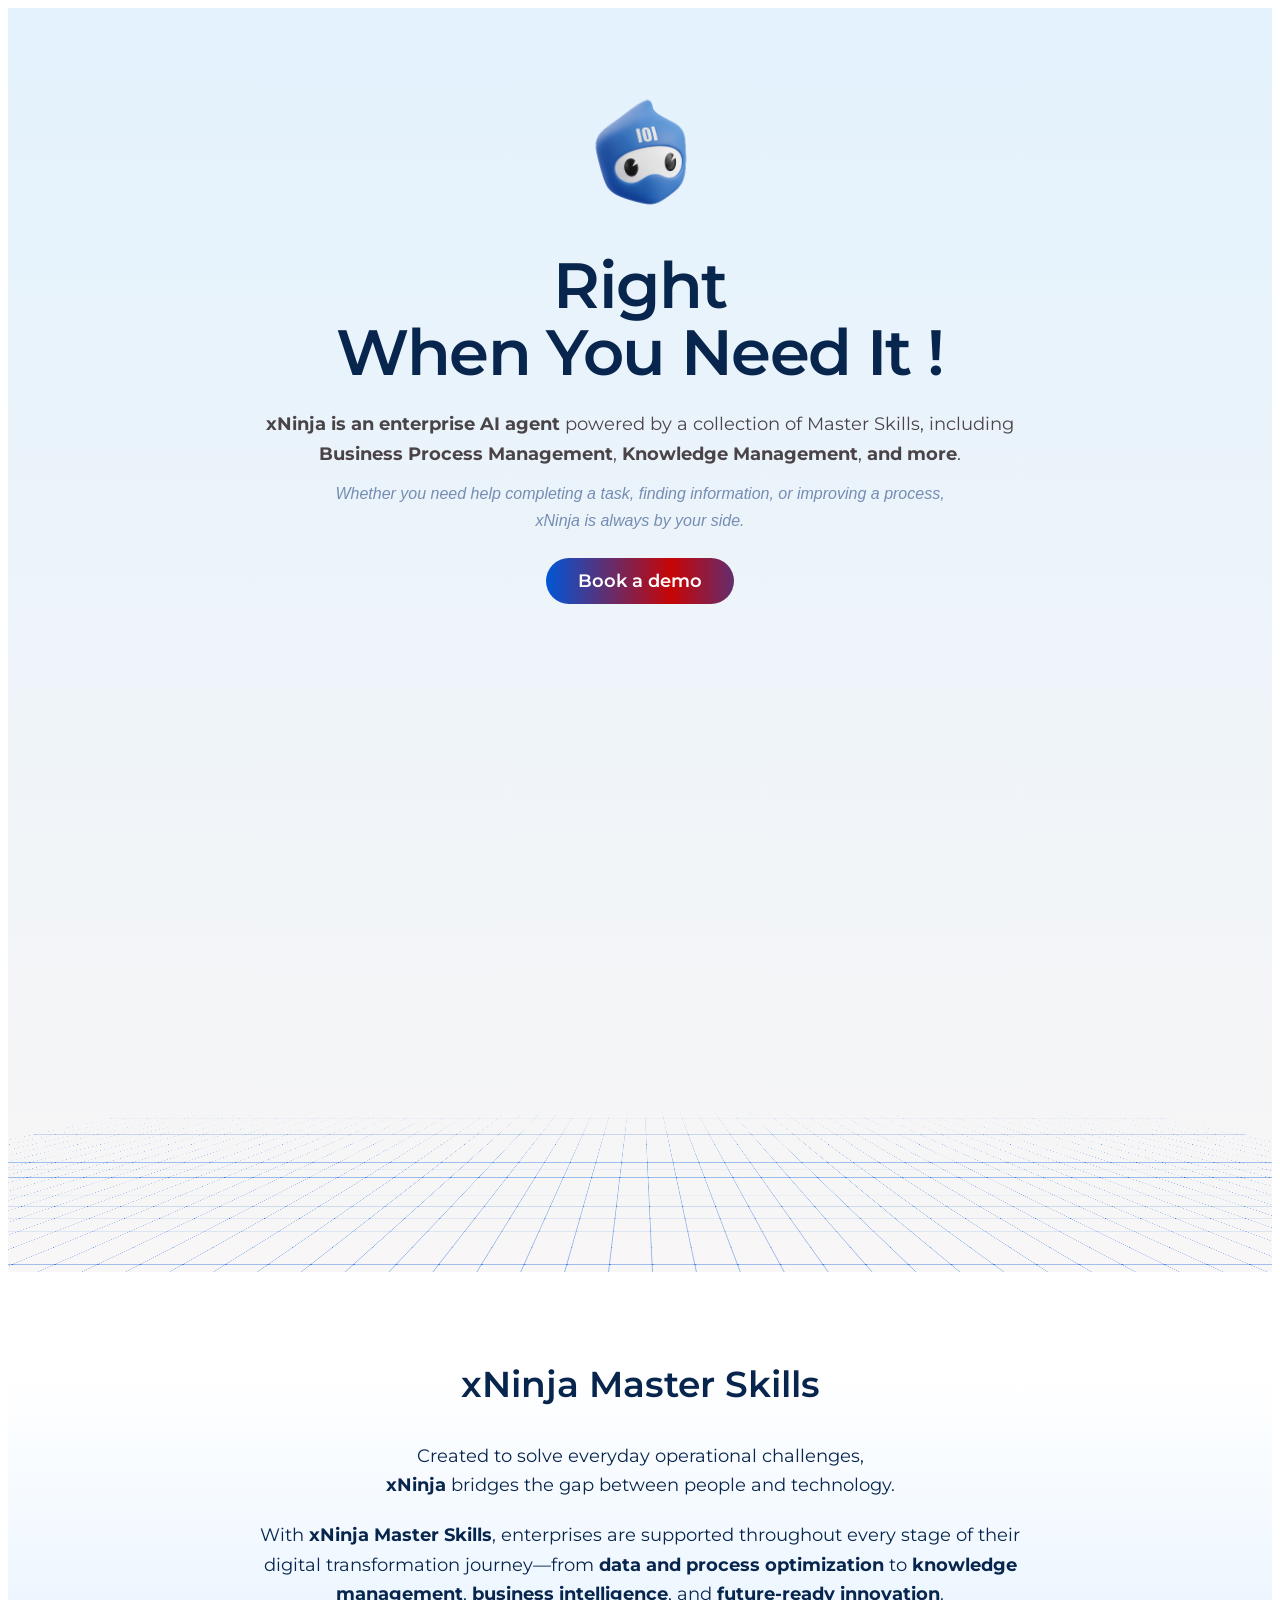
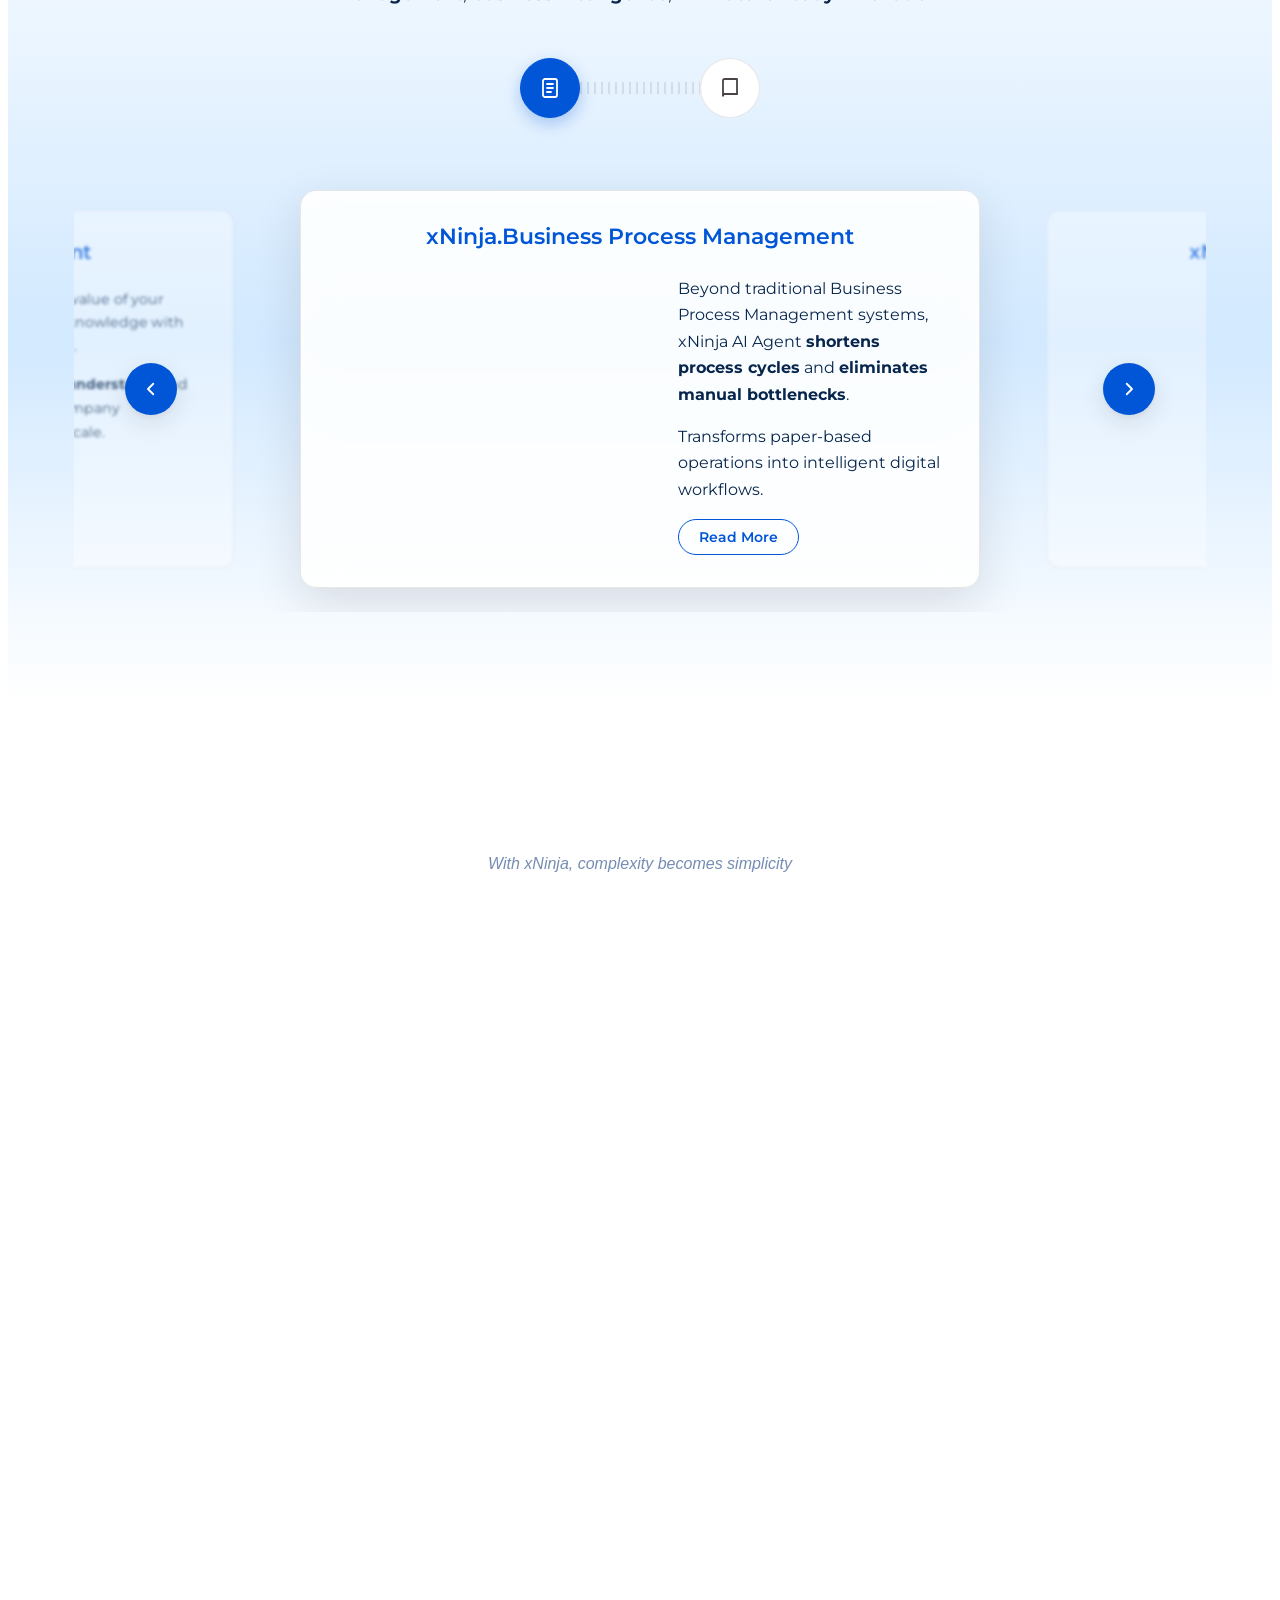
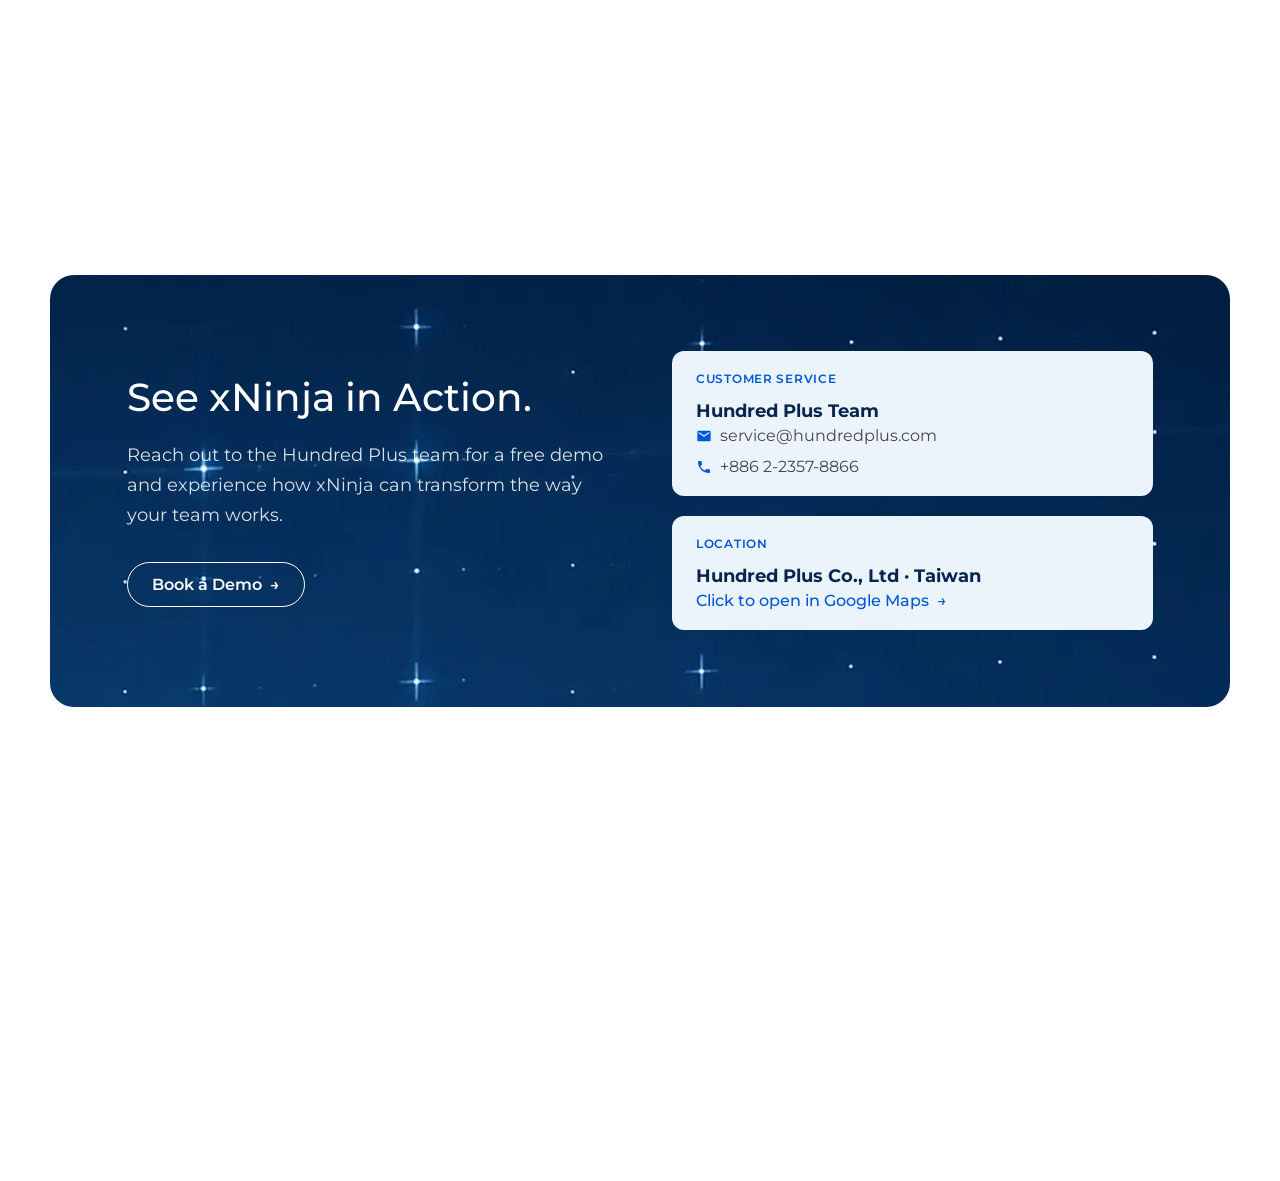
==== index.html @ 6508f325 "test" ====
<!doctype html>
<html lang="en">
  <head>
    <meta charset="UTF-8" />
    <meta name="viewport" content="width=device-width, initial-scale=1.0" />
    <title>xNinja AI Workhub — Hundred Plus</title>
    <link rel="preconnect" href="https://fonts.googleapis.com" />
    <link rel="preconnect" href="https://fonts.gstatic.com" crossorigin />
    <link
      href="https://fonts.googleapis.com/css2?family=Montserrat:ital,wght@0,100..900;1,100..900&display=swap"
      rel="stylesheet"
    />
    <link rel="stylesheet" href="css/tokens.css" />
    <link rel="stylesheet" href="css/navbar.css" />
    <link rel="stylesheet" href="css/fonts.css" />
    <link rel="stylesheet" href="css/hero.css" />
    <link rel="stylesheet" href="css/features.css" />
    <link rel="stylesheet" href="css/cta.css" />
    <link rel="stylesheet" href="css/footer.css" />
    <!-- <link rel="stylesheet" href="/css/demo-popup.css" /> -->
  </head>
  <body>
    <div id="navbar-placeholder"></div>

    <section class="hero">
      <div class="hero__inner">
        <img src="assets/images/xNinja_head.png" class="hero__mascot" />
        <!-- <h2 class="hero__subhead">xNinja AI Workhub</h2> -->
        <h1 class="hero__title text-display">
          Right<br />
          When You Need It !
        </h1>
        <p class="hero__subtitle text-body-lg">
          <b>xNinja is an enterprise AI agent</b> powered by a collection of
          Master Skills, including<br />
          <b>Business Process Management</b>, <b>Knowledge Management</b>,
          <b>and more</b>.
        </p>
        <span class="hero__quote text-body-lg">
          Whether you need help completing a task, finding information, or
          improving a process, <br />xNinja is always by your side.
        </span>

        <div class="hero__cta-row">
          <span
            class="hero__cta-line hero__cta-line--left"
            aria-hidden="true"
          ></span>
          <a
            href="https://www.hundredplus.com/ecoform/jsQZ"
            target="_blank"
            class="hero__cta"
            data-demo-open
            >Book a demo</a
          >
          <span
            class="hero__cta-line hero__cta-line--right"
            aria-hidden="true"
          ></span>
        </div>

        <div class="hero__media">
          <div class="skill_section__video">
            <iframe
              class="skill_section__media"
              src="https://www.youtube.com/embed/FBJiiYiR1F0?autoplay=1&mute=1&loop=1&playlist=FBJiiYiR1F0&controls=1&playsinline=1&rel=0&modestbranding=1"
              title="xNinja demo"
              style="width: 100%; aspect-ratio: 16/9; border: 0; display: block"
              allow="autoplay; encrypted-media; picture-in-picture"
              allowfullscreen
            ></iframe>
          </div>
        </div>
      </div>
    </section>

    <section class="skills">
      <div class="skills__inner">
        <div class="skills__intro">
          <h2 class="skills__title">xNinja Master Skills</h2>
          <span class="skills__lead text-body-lg">
            Created to solve everyday operational challenges,<br />
            <b>xNinja</b> bridges the gap between people and technology.</span
          >
          <span class="skills__lead text-body-lg"
            >With <b>xNinja Master Skills</b>, enterprises are supported
            throughout every stage of their digital transformation journey—from
            <b>data and process optimization</b> to <b>knowledge management</b>,
            <b>business intelligence</b>, and
            <b>future-ready innovation</b>.</span
          >
        </div>

        <!-- Skill stepper: one icon per Master Skill -->
        <div class="skills__steps" aria-label="xNinja Master Skills">
          <!-- BPM — form icon -->
          <button
            class="skills__step skills__step--active"
            type="button"
            data-skill-key="skills.bpm.video"
            aria-label="xNinja.Business Process Management"
          >
            <svg
              viewBox="0 0 24 24"
              fill="none"
              stroke="currentColor"
              stroke-width="1.8"
              stroke-linecap="round"
              stroke-linejoin="round"
              aria-hidden="true"
            >
              <rect x="5" y="3" width="14" height="18" rx="2" />
              <path d="M9 8h6M9 12h6M9 16h4" />
            </svg>
          </button>

          <span class="skills__step-line" aria-hidden="true"></span>

          <!-- KM — book icon -->
          <button
            class="skills__step"
            type="button"
            data-skill-key="skills.km.video"
            aria-label="xNinja.Knowledge Management"
          >
            <svg
              viewBox="0 0 24 24"
              fill="none"
              stroke="currentColor"
              stroke-width="1.8"
              stroke-linecap="round"
              stroke-linejoin="round"
              aria-hidden="true"
            >
              <path
                d="M5 4.5A1.5 1.5 0 0 1 6.5 3H19v15H6.5A1.5 1.5 0 0 0 5 19.5z"
              />
              <path d="M5 19.5A1.5 1.5 0 0 1 6.5 18H19" />
            </svg>
          </button>
        </div>

        <div class="skills__carousel">
          <button
            class="skills__nav skills__nav--prev"
            type="button"
            aria-label="Previous skill"
          >
            <svg width="18" height="18" viewBox="0 0 24 24" aria-hidden="true">
              <path
                d="M15 5l-7 7 7 7"
                fill="none"
                stroke="currentColor"
                stroke-width="2.5"
                stroke-linecap="round"
                stroke-linejoin="round"
              />
            </svg>
          </button>

          <div class="skills__viewport">
            <div class="skills__track">
              <!-- Card: BPM -->
              <article
                class="skill-card skill-card--active"
                data-video-key="skills.bpm.video"
              >
                <h3 class="skill-card__title">
                  xNinja.Business Process Management
                </h3>
                <div class="skill-card__body">
                  <div class="skill_section__video">
                    <iframe
                      class="skill_section__media"
                      src="https://www.youtube.com/embed/NPxpjpz5WTE?autoplay=1&mute=1&loop=1&playlist=NPxpjpz5WTE&controls=1&playsinline=1&rel=0&modestbranding=1"
                      title="xNinja demo"
                      style="
                        width: 100%;
                        aspect-ratio: 16/9;
                        border: 0;
                        display: block;
                      "
                      allow="autoplay; encrypted-media; picture-in-picture"
                      allowfullscreen
                    ></iframe>
                  </div>
                  <div class="skill-card__text">
                    <p class="skill-card__desc text-body">
                      Beyond traditional Business Process Management systems,
                      xNinja AI Agent <b>shortens process cycles</b> and
                      <b>eliminates manual bottlenecks</b>.
                    </p>
                    <p class="skill-card__desc text-body">
                      Transforms paper-based operations into intelligent digital
                      workflows.
                    </p>

                    <a class="skill-card__more" href="xNinja_bpm.html"
                      >Read More</a
                    >
                  </div>
                </div>
              </article>

              <!-- Card: KM -->
              <article class="skill-card" data-video-key="skills.km.video">
                <h3 class="skill-card__title">xNinja.Knowledge Management</h3>
                <div class="skill-card__body">
                  <div class="skill_section__video">
                    <iframe
                      class="skill_section__media"
                      src="https://www.youtube.com/embed/J8MCapx4dZc?autoplay=1&mute=1&loop=1&playlist=J8MCapx4dZc&controls=1&playsinline=1&rel=0&modestbranding=1"
                      title="xNinja demo"
                      style="
                        width: 100%;
                        aspect-ratio: 16/9;
                        border: 0;
                        display: block;
                      "
                      allow="autoplay; encrypted-media; picture-in-picture"
                      allowfullscreen
                    ></iframe>
                  </div>
                  <div class="skill-card__text">
                    <p class="skill-card__desc text-body">
                      Unlock the full value of your organization's knowledge
                      with xNinja AI Agent.
                    </p>
                    <p class="skill-card__desc text-body">
                      Instantly <b>find</b>, <b>understand</b>, and
                      <b>summarize</b> company knowledge at scale.
                    </p>
                    <a class="skill-card__more" href="xNinja_km.html"
                      >Read More</a
                    >
                  </div>
                </div>
              </article>
            </div>
          </div>

          <button
            class="skills__nav skills__nav--next"
            type="button"
            aria-label="Next skill"
          >
            <svg width="18" height="18" viewBox="0 0 24 24" aria-hidden="true">
              <path
                d="M9 5l7 7-7 7"
                fill="none"
                stroke="currentColor"
                stroke-width="2.5"
                stroke-linecap="round"
                stroke-linejoin="round"
              />
            </svg>
          </button>
        </div>
      </div>
    </section>

    <section class="challenge">
      <div class="challenge__inner">
        <div class="challenge__header">
          <h2 class="skills__title reveal reveal--up">
            Challenges solved by xNinja<br />
          </h2>
          <span class="hero__quote"
            >With xNinja, complexity becomes simplicity</span
          >
        </div>

        <!-- Row 1: text left, image right -->
        <div class="challenge__row">
          <div class="challenge__content reveal reveal--left">
            <h3 class="challenge__subtitle">Rapid Enterprise Digitalization</h3>
            <ul class="challenge__list">
              <li class="challenge__item text-body">
                <svg
                  class="challenge__check"
                  viewBox="0 0 20 20"
                  aria-hidden="true"
                >
                  <circle cx="10" cy="10" r="10" />
                  <path d="M5.8 10.3l2.7 2.7 5.7-6" />
                </svg>
                <span>Eliminate lengthy system implementation cycles</span>
              </li>
              <li class="challenge__item text-body">
                <svg
                  class="challenge__check"
                  viewBox="0 0 20 20"
                  aria-hidden="true"
                >
                  <circle cx="10" cy="10" r="10" />
                  <path d="M5.8 10.3l2.7 2.7 5.7-6" />
                </svg>
                <span>Break down language barriers</span>
              </li>
              <li class="challenge__item text-body">
                <svg
                  class="challenge__check"
                  viewBox="0 0 20 20"
                  aria-hidden="true"
                >
                  <circle cx="10" cy="10" r="10" />
                  <path d="M5.8 10.3l2.7 2.7 5.7-6" />
                </svg>
                <span>Standardize forms style across the organization</span>
              </li>
              <li class="challenge__item text-body">
                <svg
                  class="challenge__check"
                  viewBox="0 0 20 20"
                  aria-hidden="true"
                >
                  <circle cx="10" cy="10" r="10" />
                  <path d="M5.8 10.3l2.7 2.7 5.7-6" />
                </svg>
                <span>Accelerate data capture and processing</span>
              </li>
            </ul>
          </div>

          <div
            class="challenge__media reveal reveal--right"
            role="img"
            aria-label="Rapid enterprise digitalization illustration"
          >
            <img src="assets/images/bpm_illustration.png" />
          </div>
        </div>

        <!-- Row 2: image left, text right -->
        <div class="challenge__row challenge__row--reverse">
          <div class="challenge__content reveal reveal--right">
            <h3 class="challenge__subtitle">
              Accelerated Workforce Productivity
            </h3>
            <ul class="challenge__list">
              <li class="challenge__item text-body">
                <svg
                  class="challenge__check"
                  viewBox="0 0 20 20"
                  aria-hidden="true"
                >
                  <circle cx="10" cy="10" r="10" />
                  <path d="M5.8 10.3l2.7 2.7 5.7-6" />
                </svg>
                <span
                  >Easily migrate knowledge and documents into a centralized
                  platform.</span
                >
              </li>
              <li class="challenge__item text-body">
                <svg
                  class="challenge__check"
                  viewBox="0 0 20 20"
                  aria-hidden="true"
                >
                  <circle cx="10" cy="10" r="10" />
                  <path d="M5.8 10.3l2.7 2.7 5.7-6" />
                </svg>
                <span
                  >Find critical information in seconds—freeing employees to
                  focus on high-value work.</span
                >
              </li>
              <li class="challenge__item text-body">
                <svg
                  class="challenge__check"
                  viewBox="0 0 20 20"
                  aria-hidden="true"
                >
                  <circle cx="10" cy="10" r="10" />
                  <path d="M5.8 10.3l2.7 2.7 5.7-6" />
                </svg>
                <span
                  >Turn complex documents into concise, actionable
                  summaries.</span
                >
              </li>
              <li class="challenge__item text-body">
                <svg
                  class="challenge__check"
                  viewBox="0 0 20 20"
                  aria-hidden="true"
                >
                  <circle cx="10" cy="10" r="10" />
                  <path d="M5.8 10.3l2.7 2.7 5.7-6" />
                </svg>
                <span
                  >Visualize processes and workflows for greater clarity and
                  understanding.</span
                >
              </li>
            </ul>
          </div>

          <div
            class="challenge__media reveal reveal--left"
            role="img"
            aria-label="Accelerated workforce productivity illustration"
          >
            <img src="assets/images/km_illustration.png" />
          </div>
        </div>
      </div>
    </section>



    <section class="cta">
      <div class="cta__panel">
        <div class="cta__grid">
          <!-- Left: intro -->
          <div class="cta__intro">
            <h2 class="cta__title">See xNinja in Action.</h2>
            <p class="cta__lead text-body-lg">
              Reach out to the Hundred Plus team for a free demo and experience
              how xNinja can transform the way your team works.
            </p>
            <a
              class="cta__button"
              href="https://www.hundredplus.com/ecoform/jsQZ"
              target="_blank"
              data-demo-open
            >
              <span>Book a Demo</span>
              <span aria-hidden="true">→</span>
            </a>
          </div>

          <!-- Right: contact cards -->
          <div class="cta__cards">
            <div class="cta__card">
              <span class="text-label cta__label">Customer Service</span>
              <p class="cta__name">Hundred Plus Team</p>
              <a class="cta__email" href="mailto:service@hundredplus.com">
                <svg
                  class="cta__icon"
                  viewBox="0 0 24 24"
                  fill="currentColor"
                  aria-hidden="true"
                >
                  <path
                    d="M20 4H4c-1.1 0-1.99.9-1.99 2L2 18c0 1.1.9 2 2 2h16c1.1 0 2-.9 2-2V6c0-1.1-.9-2-2-2zm0 4l-8 5-8-5V6l8 5 8-5v2z"
                  />
                </svg>
                service@hundredplus.com
              </a>
              <a class="cta__phone" href="tel:+886223578866">
                <svg
                  class="cta__icon"
                  viewBox="0 0 24 24"
                  fill="currentColor"
                  aria-hidden="true"
                >
                  <path
                    d="M6.62 10.79c1.44 2.83 3.76 5.14 6.59 6.59l2.2-2.2c.27-.27.67-.36 1.02-.24 1.12.37 2.33.57 3.57.57.55 0 1 .45 1 1V20c0 .55-.45 1-1 1-9.39 0-17-7.61-17-17 0-.55.45-1 1-1h3.5c.55 0 1 .45 1 1 0 1.25.2 2.45.57 3.57.11.35.03.74-.25 1.02l-2.2 2.2z"
                  />
                </svg>
                +886 2-2357-8866
              </a>
            </div>

            <div class="cta__card">
              <span class="text-label cta__label">
                <span>Location</span>
              </span>
              <p class="cta__name">Hundred Plus Co., Ltd · Taiwan</p>
              <a
                class="cta__email cta__maplink"
                href="https://maps.google.com/?q=Hundred+Plus+Co+Ltd+Taiwan"
                target="_blank"
                rel="noopener"
              >
                <span>Click to open in Google Maps</span>
                <span aria-hidden="true">→</span>
              </a>
            </div>
          </div>
        </div>
      </div>
    </section>

    <!-- <div id="demo-modal-placeholder"></div> -->
    <div id="footer-placeholder"></div>

    <script src="js/navbar.js"></script>
    <script src="js/features.js"></script>
    <script src="js/homepage.js"></script>
    <script src="js/skill-video.js"></script>
  </body>
</html>
---- css/tokens.css ----
/* ==========================================================================
   Design Tokens
   Project typography system — EN / ZH / TH
   ========================================================================== */
*,
*::before,
*::after {
  box-sizing: border-box;
}

:root {
  /* --------------------------------------------------------------------------
     FONT STACKS
     Local files loaded via @font-face in fonts.css.
     Fallbacks ordered: same style → OS default → generic.
  -------------------------------------------------------------------------- */

  --font-en: "Montserrat", sans-serif;

  /* --------------------------------------------------------------------------
     TYPE SCALE  (fluid via clamp — min @ ~375px / max @ ~1440px)
     Usage: font-size: var(--scale-lg);
  -------------------------------------------------------------------------- */

  --scale-2xs: clamp(0.625rem, 1.4vw, 0.75rem); /*  10–12px */
  --scale-xs: clamp(0.75rem, 1.8vw, 0.875rem); /*  12–14px */
  --scale-sm: clamp(0.875rem, 2vw, 1rem); /*  14–16px */
  --scale-base: clamp(1rem, 2.2vw, 1.125rem); /*  16–18px */
  --scale-lg: clamp(1.125rem, 2.5vw, 1.375rem); /*  18–22px */
  --scale-xl: clamp(1.375rem, 3.5vw, 1.75rem); /*  22–28px */
  --scale-2xl: clamp(1.75rem, 4.5vw, 2.25rem); /*  28–36px */
  --scale-3xl: clamp(2.25rem, 6vw, 3rem); /*  36–48px */
  --scale-4xl: clamp(3rem, 8vw, 4rem); /*  48–64px */
  --scale-5xl: clamp(3.75rem, 10vw, 5rem); /*  60–80px */

  --weight-thin: 100;
  --weight-extralight: 200;
  --weight-light: 300;
  --weight-regular: 400;
  --weight-medium: 500;
  --weight-semibold: 600;
  --weight-bold: 700;
  --weight-extrabold: 800;
  --weight-black: 900;

  /* --------------------------------------------------------------------------
     LINE HEIGHTS — per-language
     Thai vowels stack above AND below consonants → needs the most room.
     CJK square glyphs → mid range.
     Latin → tightest at display, relaxed at body.
  -------------------------------------------------------------------------- */

  /* English (Montserrat) */
  --lh-en-display: 1.05;
  --lh-en-heading: 1.2;
  --lh-en-subhead: 1.3;
  --lh-en-body: 1.65;
  --lh-en-caption: 1.5;
  --lh-en-label: 1.4;

  /* Feature Grid Spacing */
  --page-x: clamp(var(--space-6), 5vw, var(--space-16));
  /* --------------------------------------------------------------------------
     LETTER SPACING — per-language
     EN: tighten at large display, open up at small caps/labels.
     TW: slightly positive at display; NEVER negative for CJK.
     TH: leave at 0 — Thai script doesn't use tracking.
  -------------------------------------------------------------------------- */

  --ls-en-display: -0.025em;
  --ls-en-heading: -0.015em;
  --ls-en-subhead: -0.01em;
  --ls-en-body: 0em;
  --ls-en-label: 0.06em; /* uppercase labels */
  --ls-en-caption: 0.01em;

  /* --------------------------------------------------------------------------
     COLORS
  -------------------------------------------------------------------------- */

  /* Core brand */
  --color-ink: #08264d;
  --color-ink-secondary: #4a4448; /* muted text, placeholders */
  --color-ink-tertiary: #6b6568; /* captions, disabled */
  --color-ink-disabled: #a09b9c;

  /* Accent — blue */
  --color-blue: #0156d7;
  --color-blue-hover: #013c97; /* darken ~8% */
  --color-blue-active: #002256; /* darken ~16% */
  --color-blue-subtle: #ebf3fb; /* tints for chips, highlights */
  --color-blue-muted: #b3d0ef;

  /* Surfaces */
  --color-surface: #ffffff;
  --color-surface-raised: #f8f6f6;
  --color-surface-sunken: #f0eded;

  /* Borders */
  --color-border: rgba(32, 28, 29, 0.1);
  --color-border-strong: rgba(32, 28, 29, 0.2);
  --color-border-focus: #3079c9;

  /* Semantic */
  --color-success: #2a7d4f;
  --color-success-subtle: #eaf5ee;
  --color-warning: #a05c10;
  --color-warning-subtle: #fef3e2;
  --color-danger: #c1362b;
  --color-danger-subtle: #fdecea;

  /* --------------------------------------------------------------------------
     SPACING SCALE
     Base unit: 4px. Every spacing value is a multiple.
  -------------------------------------------------------------------------- */

  --space-0: 0px;
  --space-1: 4px;
  --space-2: 8px;
  --space-3: 12px;
  --space-4: 16px;
  --space-5: 20px;
  --space-6: 24px;
  --space-8: 32px;
  --space-10: 40px;
  --space-12: 48px;
  --space-16: 64px;
  --space-20: 80px;
  --space-24: 96px;

  /* --------------------------------------------------------------------------
     BORDER RADIUS
  -------------------------------------------------------------------------- */

  --radius-sm: 4px;
  --radius-md: 8px;
  --radius-lg: 12px;
  --radius-xl: 16px;
  --radius-2xl: 24px;
  --radius-full: 9999px; /* pill / avatar */

  /* --------------------------------------------------------------------------
     SHADOWS
  -------------------------------------------------------------------------- */

  --shadow-sm: 0 1px 2px rgba(32, 28, 29, 0.06);
  --shadow-md:
    0 2px 8px rgba(32, 28, 29, 0.08), 0 1px 2px rgba(32, 28, 29, 0.04);
  --shadow-lg:
    0 8px 24px rgba(32, 28, 29, 0.1), 0 2px 6px rgba(32, 28, 29, 0.05);
  --shadow-xl: 0 16px 48px rgba(32, 28, 29, 0.12);

  /* Focus ring — always use blue */
  --shadow-focus: 0 0 0 3px rgba(48, 121, 201, 0.3);

  /* --------------------------------------------------------------------------
     TRANSITIONS
  -------------------------------------------------------------------------- */

  --transition-fast: 80ms ease;
  --transition-base: 150ms ease;
  --transition-slow: 300ms ease;
  --transition-spring: 400ms cubic-bezier(0.34, 1.56, 0.64, 1);

  /* --------------------------------------------------------------------------
     Z-INDEX SCALE
  -------------------------------------------------------------------------- */

  --z-below: -1;
  --z-base: 0;
  --z-raised: 10;
  --z-dropdown: 100;
  --z-sticky: 200;
  --z-overlay: 300;
  --z-modal: 400;
  --z-toast: 500;
  --z-tooltip: 600;
}

/* ==========================================================================
   LANGUAGE-SCOPED HELPERS
   Apply font-family automatically based on lang attribute.
   Usage: <html lang="zh"> or <span lang="th">...</span>
   ========================================================================== */

:lang(en),
:lang(en-US),
:lang(en-GB) {
  font-family: var(--font-en);
}

/* ==========================================================================
   SEMANTIC TYPOGRAPHY CLASSES
   Use these on elements, not raw token variables.
   ========================================================================== */

/* --- Display --- */
.text-display {
  font-size: var(--scale-4xl);
  font-weight: var(--weight-bold);
  line-height: var(--lh-en-display);
  letter-spacing: var(--ls-en-display);
}

/* --- H1 --- */
.text-h1 {
  font-size: var(--scale-3xl);
  font-weight: var(--weight-bold);
  line-height: var(--lh-en-heading);
  letter-spacing: var(--ls-en-heading);
}

/* --- H2 --- */
.text-h2 {
  font-size: var(--scale-2xl);
  font-weight: var(--weight-semibold);
  line-height: var(--lh-en-heading);
  letter-spacing: var(--ls-en-subhead);
}

/* --- H3 --- */
.text-h3 {
  font-size: var(--scale-xl);
  font-weight: var(--weight-semibold);
  line-height: var(--lh-en-subhead);
}

/* --- H4 --- */
.text-h4 {
  font-size: var(--scale-lg);
  font-weight: var(--weight-medium);
  line-height: var(--lh-en-subhead);
}

/* --- Body --- */
.text-body-lg {
  font-size: var(--scale-base);
  font-weight: var(--weight-regular);
  line-height: var(--lh-en-body);
}

.text-body {
  font-size: var(--scale-sm);
  font-weight: var(--weight-regular);
  line-height: var(--lh-en-body);
}

/* --- Caption --- */
.text-caption {
  font-size: var(--scale-xs);
  font-weight: var(--weight-regular);
  line-height: var(--lh-en-caption);
  color: var(--color-ink-tertiary);
}

/* --- Label (UI / uppercase caps) --- */
.text-label {
  font-family: var(--font-en); /* always EN font for labels */
  font-size: var(--scale-2xs);
  font-weight: var(--weight-semibold);
  line-height: var(--lh-en-label);
  letter-spacing: var(--ls-en-label);
  text-transform: uppercase;
  color: var(--color-ink-secondary);
}

/* --- Highlight / Inline accent --- */
.text-highlight {
  color: var(--color-blue);
  font-weight: var(--weight-medium);
}
---- css/navbar.css ----
/* ===========================
   NAVBAR
=========================== */
.navbar {
  position: sticky;
  top: 0;
  z-index: var(--z-sticky);
  display: flex;
  align-items: center;
  height: 64px;
  padding: 0 var(--space-8);
  background: rgba(255, 255, 255, 95); /* ← change to 0 */
  backdrop-filter: blur(12px);
  -webkit-backdrop-filter: blur(12px);
  box-shadow: none; /* ← start with no shadow */
  transition:
    background var(--transition-slow),
    box-shadow var(--transition-slow);
}

.navbar__logo {
  display: flex;
  align-items: center;
  text-decoration: none;
  margin-right: auto;
}

.navbar__logo img {
  height: 25px;
  width: auto;
}

/* Nav links — centered */
.navbar__links {
  display: flex;
  align-items: center;
  gap: var(--space-10);
  list-style: none;
  margin: 0;
  padding: 0;
  position: absolute;
  left: 50%;
  transform: translateX(-50%);
}

.navbar__links a {
  text-decoration: none;
  font-family: var(--font-en);
  font-size: var(--scale-sm);
  font-weight: var(--weight-medium);
  color: var(--color-ink);
  letter-spacing: var(--ls-en-body);
  transition: color var(--transition-base);
}

.navbar__links a:hover {
  color: var(--color-blue);
}
.navbar__links .active {
  color: none !important;
}
/* Language dropdown */
.navbar__lang {
  position: relative;
  margin-left: auto;
}

.lang-toggle {
  display: flex;
  align-items: center;
  gap: var(--space-1);
  background: none;
  border: none;
  cursor: pointer;
  font-family: var(--font-en);
  font-size: var(--scale-sm);
  font-weight: var(--weight-medium);
  color: var(--color-ink);
  padding: var(--space-2) var(--space-2);
  transition: color var(--transition-base);
}

.lang-toggle:hover {
  color: var(--color-blue);
}

.lang-arrow {
  transition: transform var(--transition-base);
}

.lang-toggle[aria-expanded="true"] .lang-arrow {
  transform: rotate(180deg);
}

.lang-dropdown {
  display: none;
  position: absolute;
  top: calc(100% + var(--space-2));
  right: 0;
  background: var(--color-surface);
  border: 1px solid var(--color-border);
  border-radius: var(--radius-md);
  box-shadow: var(--shadow-lg);
  list-style: none;
  margin: 0;
  padding: var(--space-1);
  min-width: 80px;
  z-index: var(--z-dropdown);
}

.lang-dropdown.is-open {
  display: block;
}

.lang-dropdown li button {
  display: block;
  width: 100%;
  text-align: left;
  background: none;
  border: none;
  cursor: pointer;
  padding: var(--space-2) var(--space-3);
  font-family: var(--font-en);
  font-size: var(--scale-sm);
  font-weight: var(--weight-medium);
  color: var(--color-ink);
  border-radius: var(--radius-sm);
  transition: background var(--transition-fast);
}

.lang-dropdown li button:hover {
  background: var(--color-blue-subtle);
  color: var(--color-blue);
}

/* Hamburger */
.navbar__hamburger {
  display: none;
  flex-direction: column;
  gap: 5px;
  background: none;
  border: none;
  cursor: pointer;
  padding: var(--space-2);
  margin-left: var(--space-4);
}

.navbar__hamburger span {
  display: block;
  width: 22px;
  height: 2px;
  background: var(--color-ink);
  border-radius: 2px;
  transition:
    transform var(--transition-slow),
    opacity var(--transition-slow);
}

/* Mobile drawer */
.navbar__drawer {
  position: fixed;
  top: 64px;
  right: -280px;
  width: 260px;
  height: calc(100vh - 64px);
  background: var(--color-surface);
  box-shadow: var(--shadow-xl);
  z-index: var(--z-overlay);
  /* padding: var(--space-6) var(--space-5); */
  transition: right var(--transition-slow);
}

.navbar__drawer.is-open {
  right: 0;
}

.navbar__drawer ul {
  list-style: none;
  margin: 0 0 var(--space-6);
  padding: 0;
}

.navbar__drawer ul li a {
  display: block;
  padding: var(--space-3) 0;
  font-family: var(--font-en);
  font-size: var(--scale-base);
  font-weight: var(--weight-medium);
  color: var(--color-ink);
  text-decoration: none;
  border-bottom: 1px solid var(--color-border);
  transition: color var(--transition-base);
}

.navbar__drawer ul li a:hover {
  color: var(--color-blue);
}

.drawer-lang {
  display: flex;
  gap: var(--space-2);
}

.drawer-lang button {
  background: var(--color-blue-subtle);
  border: none;
  border-radius: var(--radius-sm);
  padding: var(--space-2) var(--space-3);
  font-family: var(--font-en);
  font-size: var(--scale-xs);
  font-weight: var(--weight-semibold);
  color: var(--color-blue);
  cursor: pointer;
  transition: background var(--transition-fast);
}

.drawer-lang button:hover {
  background: var(--color-blue-muted);
}

.navbar__overlay {
  display: none;
  position: fixed;
  inset: 0;
  background: rgba(32, 28, 29, 0.4);
  z-index: var(--z-overlay);
}

/* .navbar__overlay.is-open {
  display: block;
} */

/* ===== Products mega menu ===== */
.navbar__has-mega {
  position: relative;
}

.mega {
  position: absolute;
  top: calc(100% + 14px);
  left: 50%;
  transform: translateX(-50%) translateY(-8px);
  width: min(400px, 92vw);
  padding: 26px 30px 30px;
  background: var(--mega-bg, rgba(255, 255, 255, 0.98));
  -webkit-backdrop-filter: blur(10px) saturate(140%);
  backdrop-filter: blur(22px) saturate(140%);
  border: 1px solid var(--mega-border, rgba(255, 255, 255, 0.55));
  border-radius: var(--radius-lg, 14px);
  box-shadow:
    0 24px 60px -20px rgba(15, 23, 42, 0.28),
    0 2px 8px rgba(15, 23, 42, 0.06);
  opacity: 0;
  visibility: hidden;
  pointer-events: none;
  transition:
    opacity 0.22s ease,
    transform 0.22s ease,
    visibility 0.22s;
  z-index: 60;
}

/* invisible hover bridge across the gap so the menu stays open */
.mega::before {
  content: "";
  position: absolute;
  top: -16px;
  left: 0;
  right: 0;
  height: 16px;
}

/* top pointer accent under "Products" */
.mega::after {
  content: "";
  position: absolute;
  top: -1px;
  left: 50%;
  transform: translateX(-50%);
  width: 64px;
  height: 3px;
  border-radius: 0 0 3px 3px;
  background: var(--color-primary, #1e54ff);
}

/* open states: hover (mouse), focus-within (keyboard), is-open (JS/touch) */
.navbar__has-mega:hover .mega,
.navbar__has-mega:focus-within .mega,
.navbar__has-mega.is-open .mega {
  opacity: 1;
  visibility: visible;
  pointer-events: auto;
  transform: translateX(-50%) translateY(0);
}

.mega__title {
  margin: 0 0 18px;
  font-family: var(--font-en, "Montserrat", sans-serif);
  font-weight: 700;
  font-size: 1.25rem;
  letter-spacing: -0.01em;
  color: var(--color-ink, #0b1020);
}

.mega__list {
  list-style: none;
  margin: 0;
  padding: 0;
  display: grid;
  gap: 4px;
}

.mega__link {
  display: flex;
  align-items: center;
  justify-content: space-between;
  gap: 16px;
  padding: 12px 14px;
  border-radius: var(--radius-md, 8px);
  font-family: var(--font-en);
  font-size: 1rem;
  line-height: 1.4;
  color: var(--color-primary, #1e54ff);
  text-decoration: none;
  transition:
    background 0.15s ease,
    transform 0.15s ease;
}

.mega__link:hover {
  background: var(--mega-link-hover, rgba(30, 84, 255, 0.08));
  transform: translateX(2px);
}

.mega__chev {
  transition: transform 0.15s ease;
}
.mega__link:hover .mega__chev {
  transform: translateX(4px);
}

/* bottom corner accents */
.mega__corner {
  position: absolute;
  bottom: -1px;
  width: 34px;
  height: 4px;
  background: var(--color-primary, #1e54ff);
  border-radius: 4px 4px 0 0;
}
.mega__corner--left {
  left: 18px;
}
.mega__corner--right {
  right: 18px;
}

/* mobile drawer sublist */
.drawer-sub {
  list-style: none;
  margin: 6px 0 0;
  padding: 0 0 0 14px;
  display: grid;
  gap: 6px;
}
.drawer-sub a {
  font-family: var(--font-en);
  font-size: 0.9rem;
  color: var(--color-primary, #1e54ff);
}

/* Responsive */
@media (max-width: 960px) {
  .navbar__links {
    display: none;
  }
  .navbar__lang {
    display: none;
  }
  .navbar__hamburger {
    display: flex;
  }
  .navbar__drawer {
    padding: var(--space-6) var(--space-5);
  }
}
#navbar-placeholder {
  display: contents;
}

.navbar__cta {
  position: relative;
  color: #2563eb !important;
  background: transparent;
  border-radius: 999px;
  padding: 0.6em 1.5em;
  font-weight: 600;
  text-decoration: none;
  white-space: nowrap;
  border: 2px solid transparent;
  background:
    linear-gradient(#fff, #fff) padding-box,
    linear-gradient(90deg, #2563eb, #ff6565, #2563eb) border-box;
  background-size:
    100% 100%,
    300% 100%;
  animation: ctaBorderFlow 4s linear infinite;
  transition: color 0.2s ease;
}

.navbar__cta:hover {
  background: #2563eb !important;
  color: #fff !important;
  transition: all 0.5s ease;
}

@keyframes ctaBorderFlow {
  0% {
    background-position:
      0 0,
      0% 0;
  }
  100% {
    background-position:
      0 0,
      300% 0;
  }
}

@media (prefers-reduced-motion: reduce) {
  .navbar__cta {
    animation: none;
  }
}
---- css/hero.css ----
/* ===========================
   HERO
=========================== */
.hero {
  position: relative;
  padding: var(--space-20) var(--space-8) var(--space-16);
  background: linear-gradient(
    180deg,
    #e3f2fd 0%,
    var(--color-surface-raised) 100%
  );
  overflow: hidden;
}

/* Decorative background lines — sits behind content, lower portion */
/* .hero::before {
  content: "";
  position: absolute;
  inset: 0;
  background-image: url("/assets/images/bg_lines.png");
  background-repeat: no-repeat;
  background-position: center bottom;
  background-size: contain;
  opacity: 0.6;
  pointer-events: none;
  z-index: var(--z-base);
} */
/* Decorative perspective grid floor — lines meet at glowing points.
   Sits behind hero content, lower portion only. */
.hero::before {
  content: "";
  position: absolute;
  left: 50%;
  bottom: 0;
  width: 200%; /* extra width so the tilted plane fills the base */
  height: 85%; /* how far up the floor reaches */
  transform: translateX(-50%) perspective(520px) rotateX(63deg);
  transform-origin: bottom center;
  pointer-events: none;
  z-index: var(--z-base);

  --grid-cell: 44px;
  --grid-line: color-mix(in srgb, var(--color-blue) 45%, transparent);
  --grid-dot: var(--color-blue);

  background-image:
    radial-gradient(circle at 0 0, var(--grid-dot) 1.5px, transparent 2.2px),
    repeating-linear-gradient(
      to right,
      var(--grid-line) 0 1px,
      transparent 1px var(--grid-cell)
    ),
    repeating-linear-gradient(
      to bottom,
      var(--grid-line) 0 1px,
      transparent 1px var(--grid-cell)
    );
  background-size:
    var(--grid-cell) var(--grid-cell),
    auto,
    auto;

  /* fade the far (top) edge into the hero background */
  -webkit-mask-image: linear-gradient(
    to top,
    #000 0%,
    #000 35%,
    transparent 90%
  );
  mask-image: linear-gradient(to top, #000 0%, #000 35%, transparent 90%);
  opacity: 0.85;
}

.hero__inner {
  position: relative;
  z-index: var(--z-raised);
  max-width: 1000px;
  margin: 0 auto;
  text-align: center;
  display: flex;
  flex-direction: column;
  align-items: center;
}

.hero__title {
  color: var(--color-ink);
  font-family: var(--font-en);
  font-weight: var(--weight-semibold);
  margin-top: var(--space-8);
  margin-bottom: 0;
}

.hero__subtitle {
  max-width: 1200px;
  /* margin: var(--space-12) auto 0; */
  margin-top: var(--space-6);
  margin-bottom: var(--space-3);
  color: var(--color-ink-secondary);
}
/* .hero__subhead {
  margin: var(--space-4) 0 0;
  color: var(--color-ink);
  font-family: var(--font-en);
  font-weight: var(--weight-medium);
  font-size: var(--scale-xl);
  background-color: #ffffff9c;
  padding: 10px 20px;
  border-radius: 50px;
  border: 4px solid #bdcfe9;
} */
.hero__mascot {
  width: 120px;
  height: 100%;
}
.hero__quote {
  /* margin: var(--space-10) auto var(--space-6); */
  color: #758db3;
  font-family: var(--font-en), var(--font-tw), var(--font-th), sans-serif;
  font-weight: var(--weight-medium);
  font-size: var(--scale-sm);
  text-align: center;
  font-style: italic;
}
/* CTA row with flanking lines */
.hero__cta-row {
  display: flex;
  align-items: center;
  justify-content: center;
  gap: var(--space-6);
  width: 100%;
  max-width: 720px;
  margin: var(--space-6) auto 0;
}

/* .hero__cta-line {
  flex: 1;
  height: 4px;
  border-radius: var(--radius-full);
  background-color: #0156d7;
}
.hero__cta-line--right {
  background-color: #0156d7;
} */

.hero__cta {
  flex-shrink: 0;
  display: inline-block;
  padding: var(--space-3) var(--space-8);
  border-radius: var(--radius-full);
  background: linear-gradient(
    90deg,
    var(--color-blue),
    #c60505,
    var(--color-blue),
    var(--color-blue)
  );
  background-size: 200% 100%;
  color: var(--color-surface);
  font-family: var(--font-en);
  font-size: var(--scale-base);
  font-weight: var(--weight-semibold);
  text-decoration: none;
  white-space: nowrap;
  animation: ctaBorderFlow 4s linear infinite;
  transition: color 0.2s ease;
}

@keyframes ctaBorderFlow {
  to {
    background-position: 200% 0;
  }
}

.hero__cta:hover {
  background: var(--color-blue-hover);
  color: var(--color-surface);
  transition: all 0.3s;
}

/* Screenshot */
.hero__media {
  width: 100%;
  max-width: 960px;
  margin: var(--space-16) auto 0;
}

.hero__media img {
  width: 100%;
  height: auto;
  display: block;
  border-radius: var(--radius-xl);
  box-shadow: var(--shadow-md);
}

/* Responsive */
@media (max-width: 700px) {
  .hero {
    padding: var(--space-16) var(--space-5) var(--space-12);
  }
  .hero__cta-line {
    display: none; /* drop the flanking lines on small screens */
  }
}

@media (prefers-reduced-motion: reduce) {
  .hero__cta {
    transition: none;
  }
}

/* ===== xNinja Skills carousel ===== */
/* ===== xNinja Skills carousel ===== */
.skills {
  padding: clamp(48px, 7vw, 96px) 0;
  overflow: hidden; /* card peeks must not cause horizontal scroll */
  background: linear-gradient(to top, #ffffff 0%, #d2e9ff 35%, #ffffff00 90%);
}

.skills__inner {
  max-width: 1180px;
  margin: 0 auto;
  padding: 0 var(--space-6);
}
.skills__intro {
  display: flex;
  flex-direction: column;
  gap: var(--space-5);
  align-items: center;
  padding-bottom: var(--space-12);
}
.skills__title {
  margin: 0 0 var(--space-4);
  text-align: center;
  font-family: var(--font-en);
  font-weight: var(--weight-semibold);
  font-size: var(--scale-2xl);
  color: var(--color-ink);
}

.skills__lead {
  max-width: 760px;
  text-align: center;
  color: var(--color-ink);
}

/* ===== xNinja Skills — icon stepper ===== */
.skills__steps {
  display: flex;
  align-items: center;
  justify-content: center;
  max-width: 720px;
  margin: 0 auto clamp(28px, 4vw, 48px);
}

.skills__step {
  flex: 0 0 auto;
  display: grid;
  place-items: center;
  width: clamp(48px, 6vw, 60px);
  height: clamp(48px, 6vw, 60px);
  padding: 0;
  border-radius: var(--radius-full);
  border: 1px solid var(--color-border);
  background: var(--color-surface);
  color: var(--color-ink-secondary);
  cursor: pointer;
  transition:
    background var(--transition-base),
    color var(--transition-base),
    border-color var(--transition-base),
    transform var(--transition-base),
    box-shadow var(--transition-base);
}
.skills__step:hover {
  color: var(--color-blue);
  border-color: var(--color-blue);
  transform: translateY(-1px);
}
.skills__step svg {
  width: 24px;
  height: 24px;
}

.skills__step--active {
  background: var(--color-blue);
  border-color: var(--color-blue);
  color: var(--color-surface);
  box-shadow: 0 6px 16px color-mix(in srgb, var(--color-blue) 28%, transparent);
}
.skills__step--active:hover {
  color: var(--color-surface);
  border-color: var(--color-blue);
}

/* hatched connector between steps */
.skills__step-line {
  flex: 0 1 clamp(48px, 10vw, 120px);
  height: 12px;
  background-image: repeating-linear-gradient(
    90deg,
    var(--color-border) 0 2px,
    transparent 2px 7px
  );
}

@media (max-width: 720px) {
  .skills__step-line {
    flex-basis: clamp(32px, 14vw, 80px);
  }
}
.skills__carousel {
  position: relative;
}

.skills__viewport {
  overflow: hidden;
  touch-action: pan-y;
  cursor: grab;
}
.skills__viewport:active {
  cursor: grabbing;
}

.skills__track {
  position: relative;
  display: flex;
  gap: clamp(16px, 3vw, 32px);
  padding: var(--space-6) 0; /* room for the active card's shadow */
  transition: transform var(--transition-slow);
  will-change: transform;
}

/* cards (inactive look by default) */
.skill-card {
  flex: 0 0 var(--card-w, min(680px, 88vw));
  padding: clamp(20px, 3vw, 32px);
  border-radius: var(--radius-xl);
  background: color-mix(in srgb, var(--color-surface) 50%, transparent);
  border: 1px solid var(--color-border);
  transform: scale(0.9);
  filter: blur(2px);
  opacity: 0.7;
  user-select: none;
  transition:
    transform var(--transition-slow),
    filter var(--transition-slow),
    opacity var(--transition-slow),
    background var(--transition-slow);
}

.skill-card--active {
  z-index: var(--z-raised);
  transform: scale(1);
  filter: none;
  opacity: 1;
  background: color-mix(in srgb, var(--color-surface) 90%, transparent);
  -webkit-backdrop-filter: blur(18px) saturate(140%);
  backdrop-filter: blur(18px) saturate(140%);
  border-color: var(--color-border);
  box-shadow: var(--shadow-xl);
  cursor: default;
}

.skill-card__title {
  margin: 0 0 clamp(18px, 2.5vw, 26px);
  text-align: center;
  font-family: var(--font-en);
  font-weight: var(--weight-semibold);
  font-size: var(--scale-lg);
  color: var(--color-blue);
}

.skill-card__body {
  display: grid;
  grid-template-columns: 1.15fr 1fr;
  gap: clamp(20px, 3vw, 36px);
  align-items: stretch;
}

/* video placeholder */
.skill-card__video {
  position: relative;
  min-height: 200px;
  display: grid;
  place-items: center;
  border-radius: var(--radius-lg);
  border: 1px solid var(--color-blue);
  background: color-mix(in srgb, var(--color-surface) 60%, transparent);
  overflow: hidden;
}

.skill-card__play {
  display: grid;
  place-items: center;
  width: 58px;
  height: 58px;
  border-radius: var(--radius-full);
  border: 1.5px solid var(--color-ink);
  background: color-mix(in srgb, var(--color-surface) 85%, transparent);
  color: var(--color-ink);
  cursor: pointer;
  transition: transform var(--transition-base);
}
.skill-card__play:hover {
  transform: scale(1.06);
}
.skill-card__play svg {
  margin-left: 3px; /* optical centering of the triangle */
}

.skill-card__text {
  display: flex;
  flex-direction: column;
  gap: var(--space-4);
}
.skill-card__desc {
  margin: 0;
  color: var(--color-ink);
}

.skill-card__more {
  align-self: flex-start;
  padding: var(--space-2) var(--space-5);
  border-radius: var(--radius-full);
  border: 1.5px solid var(--color-blue);
  font-family: var(--font-en);
  font-size: var(--scale-xs);
  font-weight: var(--weight-semibold);
  color: var(--color-blue);
  text-decoration: none;
  transition:
    background var(--transition-base),
    color var(--transition-base);
}
.skill-card__more:hover {
  background: var(--color-blue);
  color: var(--color-surface);
}
.skill_section__video {
  position: relative;
  width: 100%;
  border-radius: 12px; /* swap for your radius token if you have one */
  overflow: hidden;
}

.skill_section__media {
  display: block;
  width: 100%;
  height: auto; /* native ratio — avoids the aspect-ratio sizing trap */
  border-radius: 18px;
}

.skill_section__controls {
  position: absolute;
  inset: 0; /* cover the whole video, not just the bottom strip */
  display: flex;
  align-items: center; /* vertical center → transport row floats in the middle */
  justify-content: center; /* horizontal center */
  padding: var(--space-8);
  pointer-events: none; /* scrim never blocks the video */
}

/* transport row — centered, fades in on hover */
.skill_section__controls-group {
  display: inline-flex;
  align-items: center;
  gap: var(--space-12);
  opacity: 0;
  pointer-events: none;
  transition: opacity 160ms ease;
}

.skill_section__video:hover .skill_section__controls-group,
.skill_section__video:focus-within .skill_section__controls-group {
  opacity: 1;
  pointer-events: auto;
}

/* touch devices have no hover — keep controls visible */
@media (hover: none) {
  .skill_section__controls {
    opacity: 1;
    pointer-events: auto;
  }
}

.skill_section__controls-group {
  display: inline-flex;
  align-items: center;
  gap: var(--space-12);
}
.skill_section__controls [data-sound-toggle] {
  position: absolute;
  right: var(--space-6);
  bottom: var(--space-6);
  pointer-events: auto;
}
.button-position {
  position: absolute;
  bottom: var(--space-12);
  right: var(--space-8);
}
.spedup-position {
  display: flex;
  position: absolute;
  align-items: center;
  justify-content: center;
}
.skill_section__btn {
  display: flex;
  align-items: center;
  justify-content: center;
  width: 38px;
  height: 38px;
  padding: 0;
  border: none;
  border-radius: var(--radius-full);
  color: var(--color-surface);
  background: color-mix(in srgb, var(--color-ink) 55%, transparent);
  cursor: pointer;
  transition: background 160ms ease;
  -webkit-backdrop-filter: blur(6px);
  backdrop-filter: blur(6px);
}

.skill_section__btn:hover {
  background: color-mix(in srgb, var(--color-ink) 75%, transparent);
}

.skill_section__btn:focus-visible {
  outline: 2px solid var(--color-blue);
  outline-offset: 2px;
}

.skill_section__icon {
  width: 18px;
  height: 18px;
}

/* play/pause icon swap */
.skill_section__icon--pause {
  display: none;
}
.skill_section__btn[data-playing="true"] .skill_section__icon--play {
  display: none;
}
.skill_section__btn[data-playing="true"] .skill_section__icon--pause {
  display: block;
}

/* mute/sound icon swap */
.skill_section__icon--sound {
  display: none;
}
.skill_section__btn[aria-pressed="true"] .skill_section__icon--muted {
  display: none;
}
.skill_section__btn[aria-pressed="true"] .skill_section__icon--sound {
  display: block;
}

@media (prefers-reduced-motion: reduce) {
  .skill_section__controls,
  .skill_section__btn {
    transition: none;
  }
}
/* nav arrows */
.skills__nav {
  position: absolute;
  top: 50%;
  z-index: var(--z-raised);
  transform: translateY(-50%);
  display: grid;
  place-items: center;
  width: 52px;
  height: 52px;
  border: none;
  border-radius: var(--radius-full);
  background: var(--color-blue);
  color: var(--color-surface);
  cursor: pointer;
  box-shadow: var(--shadow-lg);
  transition:
    transform var(--transition-base),
    opacity var(--transition-base);
}
.skills__nav:hover {
  background: var(--color-blue-hover);
  transform: translateY(-50%) scale(1.08);
}
.skills__nav--prev {
  left: clamp(8px, 4vw, 60px);
}
.skills__nav--next {
  right: clamp(8px, 4vw, 60px);
}
.skills__nav:disabled {
  opacity: 0.35;
  cursor: default;
}
.skills__nav:disabled:hover {
  background: var(--color-blue);
  transform: translateY(-50%) scale(1);
}

@media (max-width: 720px) {
  .skill-card {
    --card-w: 88vw;
  }
  .skill-card__body {
    grid-template-columns: 1fr;
  }
  .skills__nav--prev {
    left: 6px;
  }
  .skills__nav--next {
    right: 6px;
  }
}

/* ===== Challenge solved by xNinja ===== */
.challenge {
  padding: clamp(48px, 7vw, 96px) 0;
}

.challenge__inner {
  max-width: 1100px;
  margin: 0 auto;
  padding: 0 var(--space-6);
  display: flex;
  flex-direction: column;
  gap: clamp(40px, 6vw, 72px);
}
.challenge__header {
  display: flex;
  flex-direction: column;
  gap: var(--space-1);
  align-items: center;
}
.challenge__title {
  margin: 0;
  text-align: center;
  font-family: var(--font-en);
  font-weight: var(--weight-semibold);
  font-size: var(--scale-xl);
  color: var(--color-ink);
}

.challenge__row {
  display: grid;
  grid-template-columns: 1fr 1fr;
  gap: clamp(24px, 5vw, 64px);
  align-items: center;
}
.challenge__row--reverse .challenge__media {
  order: -1; /* image to the left on this row */
}

.challenge__subtitle {
  margin: 0 0 var(--space-6);
  text-align: center;
  font-family: var(--font-en);
  font-weight: var(--weight-semibold);
  font-size: var(--scale-lg);
  color: var(--color-ink);
}

.challenge__list {
  list-style: none;
  margin: 0;
  padding: 0;
  display: flex;
  flex-direction: column;
  gap: var(--space-4);
}

.challenge__item {
  display: flex;
  align-items: flex-start;
  gap: var(--space-3);
  color: var(--color-ink);
}

.challenge__check {
  flex: 0 0 20px;
  width: 20px;
  height: 20px;
  margin-top: 2px; /* optical align with first text line */
}
.challenge__check circle {
  fill: var(--color-blue);
}
.challenge__check path {
  fill: none;
  stroke: var(--color-surface);
  stroke-width: 1.8;
  stroke-linecap: round;
  stroke-linejoin: round;
}

.challenge__media {
  width: 100%;
  max-width: 520px; /* both images cap at the same width */
  margin-inline: auto;
  border-radius: var(--radius-lg);
}
.challenge__media img {
  width: 100%;
  height: auto; /* height follows each image's own ratio */
  display: block;
}
@media (max-width: 720px) {
  .challenge__row {
    grid-template-columns: 1fr;
  }
  .challenge__row--reverse .challenge__media {
    order: 0; /* keep text-first reading order when stacked */
  }
}
/* ===== Skills — phone: stacked list, no carousel/icons ===== */
/* ===== Skills — phone: stacked list, no carousel/icons ===== */
@media (max-width: 720px) {
  /* hide carousel chrome */
  .skills__steps,
  .skills__nav {
    display: none;
  }

  /* breathing room from the screen edges */
  .skills__inner {
    padding-left: var(--space-6);
    padding-right: var(--space-6);
  }

  /* stack the cards vertically */
  .skills__viewport {
    overflow: visible;
    cursor: default;
  }
  .skills__track {
    flex-direction: column;
    gap: clamp(20px, 5vw, 32px);
    padding: 0;
    transform: none;
    transition: none;
  }

  /* every card reads as a full, static panel — kept inside the gutter */
  .skill-card {
    --card-w: auto;
    flex: 0 0 auto;
    width: 100%;
    max-width: 100%;
    min-width: 0;
    box-sizing: border-box; /* padding stays inside the width */
    transform: none;
    filter: none;
    opacity: 1;
    cursor: default;
    user-select: auto;
    background: var(--color-surface);
    border-color: var(--color-border);
    box-shadow: var(--shadow-lg);
    -webkit-backdrop-filter: none;
    backdrop-filter: none;
  }

  /* single-column body: video on top, text below */
  .skill-card__body {
    grid-template-columns: 1fr;
    min-width: 0;
  }
  .skill-card__video,
  .skill-card__text {
    min-width: 0;
  }
}
---- css/features.css ----
/* ===========================
   BPM MODULES — side-by-side zigzag
=========================== */
.bpm .bpm__title {
  font-family: var(--font-en), var(--font-tw), var(--font-th), sans-serif;
  font-size: var(--scale-3xl);
  font-weight: var(--weight-medium);
  line-height: var(--lh-en-heading);
  color: var(--color-blue);
  margin: 0 0 var(--space-5);
}
.bpm {
  padding: calc(var(--space-24) + var(--space-12)) var(--page-x) 0;
  background: var(--color-surface-raised);
  overflow-x: clip;
}

.bpm__grid {
  display: flex;
  flex-direction: column;
}

.bpm-module {
  display: grid;
  grid-template-columns: minmax(0, 460px) minmax(0, 460px);
  justify-content: center; /* centers the text+image pair; whitespace goes to the outer edges */
  column-gap: var(
    --space-12
  ); /* the gap between text and image — lower this to tighten them further */
  align-items: center;
  padding: var(--space-16) 0;
  border-bottom: 1px solid var(--color-border);
}

.bpm-module:last-child {
  border-bottom: none;
}

/* Alternate: even rows put the image on the left */
.bpm-module:nth-child(even) .bpm-module__media {
  order: -1;
}

/* Text column */
.bpm-module__body {
  min-width: 0; /* lets long words wrap inside the grid track */
}

.bpm-module__heading {
  font-family: var(--font-en);
  font-size: var(--scale-xl);
  font-weight: var(--weight-medium);
  color: var(--color-blue);
  margin: 0 0 var(--space-6);
}

.bpm-module__arrow {
  margin-left: var(--space-2);
}

.bpm-module__list {
  list-style: none;
  margin: 0;
  padding: 0;
  color: var(--color-ink);
}
.bpm-module__list li {
  position: relative;
  padding-left: var(--space-5);
  margin-bottom: var(--space-4);
}
.bpm-module__list li:last-child {
  margin-bottom: 0;
}
.bpm-module__list li::before {
  content: "";
  position: absolute;
  left: 0;
  top: 0.6em;
  width: 5px;
  height: 5px;
  border-radius: var(--radius-full);
  background: var(--color-ink);
}
.bpm-module__list strong {
  font-weight: var(--weight-bold);
}

/* Image column */
.bpm-module__media {
  width: 100%;
  overflow: hidden;
  /* border-radius: var(--radius-md);
  box-shadow: var(--shadow-md); */
}
.bpm-module__media img {
  width: 100%;
  height: auto;
  display: block;
}

/* Stack on small screens — text first, image below */
@media (max-width: 860px) {
  .bpm-module {
    grid-template-columns: 1fr;
    justify-content: stretch;
    gap: var(--space-8);
    padding: var(--space-10) 0;
  }
  .bpm-module:nth-child(even) .bpm-module__media {
    order: 0;
  }
  .bpm-module__media {
    max-width: 460px;
    margin: 0 auto;
  }
}

/* ===========================
   TECHNIQUES — video block + zigzag accordion groups
=========================== */
.techniques {
  padding: var(--space-24) var(--page-x);
  background: var(--color-surface-raised);
  overflow-x: clip;
}

.techniques__inner {
  max-width: 1200px;
  margin: 0 auto;
}

.techniques__title {
  display: block;
  margin: 0 0 var(--space-10);
  text-align: start;
  font-family: var(--font-en), sans-serif;
  font-size: var(--scale-2xl);
  font-weight: var(--weight-semibold);
  color: var(--color-ink);
}

/* Full-width video block */
.techniques__video {
  width: 100%;
  max-width: 960px;
  margin: 0 auto var(--space-20);
  border: 1.5px solid var(--color-blue);
  border-radius: var(--radius-xl);
  overflow: hidden;
  background: var(--color-surface-sunken);
}

.techniques__video-media {
  display: block;
  width: 100%;
  aspect-ratio: 16 / 9;
  border: 0;
}

/* Feature groups stack vertically */
.techniques__groups {
  display: flex;
  flex-direction: column;
}

.tech-group {
  padding: var(--space-16) 0;
  border-bottom: 1px solid var(--color-border);
}
.tech-group:last-child {
  border-bottom: none;
}

.tech-group__heading {
  font-family: var(--font-en);
  font-size: var(--scale-xl);
  font-weight: var(--weight-semibold);
  color: var(--color-ink);
  margin: 0 0 var(--space-8);
}

.tech-group__frame {
  display: grid;
  grid-template-columns: minmax(0, 460px) minmax(0, 460px);
  justify-content: center;
  column-gap: var(--space-12);
  align-items: start;
}

/* media comes first in markup by default (left); reverse variant flips it */
.tech-group--reverse .tech-group__accordion {
  order: -1;
}

.tech-group__media {
  width: 100%;
  border-radius: var(--radius-md);
}

.tech-group__image {
  width: 100%;
  height: 100%;
  object-fit: cover;
  display: block;
  transition: opacity var(--transition-base);
}
.tech-group__image.is-fading {
  opacity: 0;
}

.tech-group__accordion {
  display: flex;
  flex-direction: column;
  min-width: 0;
}

/* Accordion item — plain left border, no background */
.tech-item {
  border-left: 3px solid var(--color-ink);
  padding-left: var(--space-4);
  transition: border-color var(--transition-base);
}
.tech-item + .tech-item {
  margin-top: var(--space-3);
}
.tech-item.is-open {
  border-left-color: var(--color-blue);
}

.tech-item__tab {
  width: 100%;
  display: flex;
  align-items: center;
  justify-content: space-between;
  gap: var(--space-3);
  background: none;
  border: none;
  padding: var(--space-3) 0;
  cursor: pointer;
  text-align: left;
  color: var(--color-ink);
  transition: color var(--transition-base);
}
.tech-item.is-open .tech-item__tab {
  color: var(--color-blue);
}

.tech-item__label {
  font-family: var(--font-en);
  font-size: var(--scale-base);
  font-weight: var(--weight-medium);
}

.tech-item__arrow {
  display: flex;
  flex-shrink: 0;
}
.tech-item__arrow svg {
  transition: transform var(--transition-base);
}
.tech-item.is-open .tech-item__arrow svg {
  transform: rotate(180deg);
}

.tech-item__detail {
  overflow: hidden;
  max-height: 0;
  opacity: 0;
  transition:
    max-height var(--transition-slow),
    opacity var(--transition-base),
    margin var(--transition-slow);
}
.tech-item.is-open .tech-item__detail {
  max-height: 240px;
  opacity: 1;
  margin-bottom: var(--space-2);
}

.tech-item__detail p {
  margin: 0;
  color: var(--color-ink);
}

/* Responsive */
@media (max-width: 860px) {
  .tech-group__frame {
    grid-template-columns: 1fr;
    gap: var(--space-6);
  }
  .tech-group--reverse .tech-group__accordion {
    order: 0;
  }
  .tech-group__media {
    max-width: 460px;
    margin: 0 auto;
  }
}

@media (prefers-reduced-motion: reduce) {
  .tech-item__detail,
  .tech-item__arrow svg,
  .tech-group__image {
    transition: none;
  }
}

/* ===========================
   MODULES divider tab
=========================== */
.bpm__divider {
  position: relative;
  text-align: center;
  margin: var(--space-12) 0 0;
  border-bottom: 1px solid var(--color-border);
}

.bpm__tab {
  display: inline-block;
  padding: var(--space-3) var(--space-10);
  background: var(--color-surface-sunken);
  border-radius: var(--radius-lg) var(--radius-lg) 0 0;
  color: var(--color-ink-tertiary);
  transform: translateY(1px);
}

.modules-text {
  font-family: var(--font-en);
  font-size: var(--scale-lg);
  letter-spacing: 0.05em;
}

/* === Scroll reveal: slide-in (Kolr-style) === */
.reveal {
  --reveal-distance: 48px;
  --reveal-duration: 0.7s;
  --reveal-ease: cubic-bezier(0.22, 0.61, 0.36, 1);

  opacity: 0;
  transition:
    opacity var(--reveal-duration) var(--reveal-ease),
    transform var(--reveal-duration) var(--reveal-ease);
  will-change: opacity, transform;
}

.reveal--left {
  transform: translateX(calc(-1 * var(--reveal-distance)));
}
.reveal--right {
  transform: translateX(var(--reveal-distance));
}
.reveal--up {
  transform: translateY(40px);
}

.reveal.is-revealed {
  opacity: 1;
  transform: none;
}

@media (prefers-reduced-motion: reduce) {
  .reveal {
    opacity: 1;
    transform: none;
    transition: none;
  }
}
---- css/cta.css ----
/* ===== Let's get your forms digital (CTA) — blue panel ===== */
.cta {
  padding: clamp(48px, 7vw, 96px) var(--space-6);
}

.cta__panel {
  max-width: 1180px;
  margin: 0 auto;
  padding: clamp(40px, 6vw, 80px);
  border-radius: var(--radius-2xl);
  background-image: url("../assets/images/cta-bg.webp");
  overflow: hidden;
}

.cta__grid {
  display: grid;
  grid-template-columns: 1fr 1fr;
  gap: clamp(32px, 5vw, 72px);
  align-items: center;
}

/* intro column */
.cta__title {
  margin: 0 0 var(--space-5);
  font-family: var(--font-en);
  font-weight: var(--weight-medium);
  font-size: 39px;
  line-height: var(--lh-en-heading);
  color: var(--color-surface);
}

.cta__lead {
  margin: 0 0 var(--space-8);
  max-width: 42ch;
  color: color-mix(in srgb, var(--color-surface) 85%, transparent);
}

/* white outlined pill button */
.cta__button {
  display: inline-flex;
  align-items: center;
  gap: var(--space-2);
  padding: var(--space-3) var(--space-6);
  border-radius: var(--radius-full);
  border: 1.5px solid var(--color-surface);
  background: transparent;
  color: var(--color-surface);
  font-family: var(--font-en), var(--font-tw), var(--font-th), sans-serif;
  font-weight: var(--weight-semibold);
  font-size: var(--scale-sm);
  text-decoration: none;
  transition:
    background var(--transition-base),
    color var(--transition-base);
}
.cta__button:hover {
  background: var(--color-surface);
  color: var(--color-blue);
}

/* cards column */
.cta__cards {
  display: flex;
  flex-direction: column;
  gap: var(--space-5);
}

.cta__card {
  padding: var(--space-5) var(--space-6);
  border-radius: var(--radius-lg);
  background: var(--color-blue-subtle);
}

.cta__label {
  display: block;
  margin-bottom: var(--space-3);
  color: var(--color-blue);
}

.cta__name {
  margin: 0 0 var(--space-1);
  font-family: var(--font-en), var(--font-tw), var(--font-th), sans-serif;
  font-weight: var(--weight-bold);
  font-size: var(--scale-base);
  color: var(--color-ink);
}

.cta__email,
.cta__phone {
  display: flex;
  align-items: center;
  gap: var(--space-2);
  font-family: var(--font-en);
  font-size: var(--scale-sm);
  color: var(--color-ink-secondary);
  text-decoration: none;
  transition: color var(--transition-base);
}
.cta__email:hover,
.cta__phone:hover {
  color: var(--color-blue);
  text-decoration: underline;
}

/* leading icon for contact links */
/* leading icon for contact links */
.cta__icon {
  width: 16px;
  height: 16px;
  flex-shrink: 0;
  fill: var(--color-blue);
}

/* space between the email row and the phone row beneath it */
.cta__phone {
  margin-top: var(--space-3);
}

.cta__maplink {
  margin-top: var(--space-1);
  color: var(--color-blue);
  font-weight: var(--weight-medium);
}
.cta__maplink:hover {
  color: var(--color-blue-hover);
}

.cta__contact + .cta__contact {
  margin-top: var(--space-4);
}

@media (max-width: 720px) {
  .cta__grid {
    grid-template-columns: 1fr;
  }
  .cta__lead {
    max-width: none;
  }
}
---- css/footer.css ----
/* ===== Footer ===== */
.footer__inner {
  max-width: 1180px;
  margin-inline: auto;
  padding: clamp(40px, 5vw, 72px) var(--space-6);
}

/* upper area */
.footer__main {
  border-top: 1px solid var(--color-border);
  background: var(--color-surface);
  overflow-x: clip;
}

.footer__main .footer__inner {
  display: grid;
  grid-template-columns: 1.6fr 2fr;
  gap: clamp(24px, 4vw, 48px);
  align-items: center;
}

/* allow grid items to shrink and wrap instead of overflowing */
.footer__brand,
.footer__cols,
.footer__col {
  min-width: 0;
}

.footer__logo img {
  height: 40px;
  width: auto;
}

.footer__social {
  display: flex;
  gap: var(--space-4);
  list-style: none;
  margin: var(--space-6) 0;
  padding: 0;
  flex-wrap: wrap;
}
.footer__social li {
  flex-shrink: 0;
}
.footer__social a {
  display: grid;
  place-items: center;
  color: var(--color-ink);
  transition: color var(--transition-base);
  flex-shrink: 0;
  width: 32px;
  height: 32px;
}
.footer__social a:hover {
  color: var(--color-blue);
}
.footer__social svg {
  width: 100%;
  height: 100%;
  fill: currentColor;
  overflow: hidden;
}

.footer__phone {
  margin: 0;
  font-family: var(--font-en), var(--font-tw), var(--font-th), sans-serif;
  font-weight: var(--weight-semibold);
  font-size: var(--scale-sm);
  color: var(--color-ink);
}

.footer__cols {
  display: grid;
  grid-template-columns: repeat(2, 1fr);
  gap: clamp(24px, 4vw, 48px);
}

.footer__heading {
  margin: 0 0 var(--space-4);
  font-family: var(--font-en), var(--font-tw), var(--font-th), sans-serif;
  font-weight: var(--weight-medium);
  font-size: var(--scale-sm);
  color: var(--color-ink);
}

.footer__links {
  list-style: none;
  margin: 0;
  padding: 0;
  display: flex;
  flex-direction: column;
  gap: var(--space-2);
}
.footer__links a {
  display: inline-flex;
  align-items: center;
  gap: var(--space-1);
  font-family: var(--font-en), var(--font-tw), var(--font-th), sans-serif;
  font-size: var(--scale-sm);
  color: var(--color-ink-secondary);
  text-decoration: none;
  transition: color var(--transition-base);
}
.footer__links a:hover {
  color: var(--color-blue);
}
.footer__ext {
  width: 0.85em;
  height: 0.85em;
}

/* bottom bar */
.footer__bottom {
  background: var(--color-ink);
}
.footer__inner--bottom {
  max-width: 1180px;
  margin-inline: auto;
  display: flex;
  flex-wrap: wrap;
  align-items: center;
  gap: var(--space-6);
  padding-top: var(--space-6);
  padding-bottom: var(--space-6);
}

.footer__region {
  display: inline-flex;
  align-items: center;
  gap: var(--space-2);
  background: transparent;
  border: none;
  color: var(--color-surface);
  font-family: var(--font-en), var(--font-tw), var(--font-th), sans-serif;
  font-weight: var(--weight-semibold);
  font-size: var(--scale-sm);
  cursor: pointer;
}
.footer__region svg {
  width: 20px;
  height: 20px;
}
.footer__chev {
  width: 10px;
  height: 6px;
}

.footer__legal {
  display: flex;
  flex-wrap: wrap;
  gap: var(--space-4);
  list-style: none;
  margin: 0;
  padding: 0;
}
.footer__legal a {
  font-family: var(--font-en), var(--font-tw), var(--font-th), sans-serif;
  font-size: var(--scale-xs);
  color: var(--color-surface);
  text-decoration: underline;
  transition: color var(--transition-base);
}
.footer__legal a:hover {
  color: var(--color-blue-muted);
}

.footer__copy {
  flex: 1 1 auto;
  margin: 0;
  font-family: var(--font-en), var(--font-tw), var(--font-th), sans-serif;
  font-size: var(--scale-xs);
  line-height: var(--lh-en-body);
  color: color-mix(in srgb, var(--color-surface) 70%, transparent);
}

/* ===== Responsive ===== */

/* tablet: brand stacks on top, Skills + Company stay side by side */
@media (max-width: 900px) {
  .footer__main .footer__inner {
    grid-template-columns: 1fr;
  }
}

/* mobile: stack the link columns too, scale logo down */
@media (max-width: 560px) {
  .footer__cols {
    grid-template-columns: 1fr;
  }
  .footer__logo img {
    height: 40px;
  }
}
.footer-subtitle {
  font-size: var(--scale-sm);
  color: var(--color-blue-active);
}
.footer-address {
  font-size: var(--scale-sm);
  color: var(--color-ink);
}
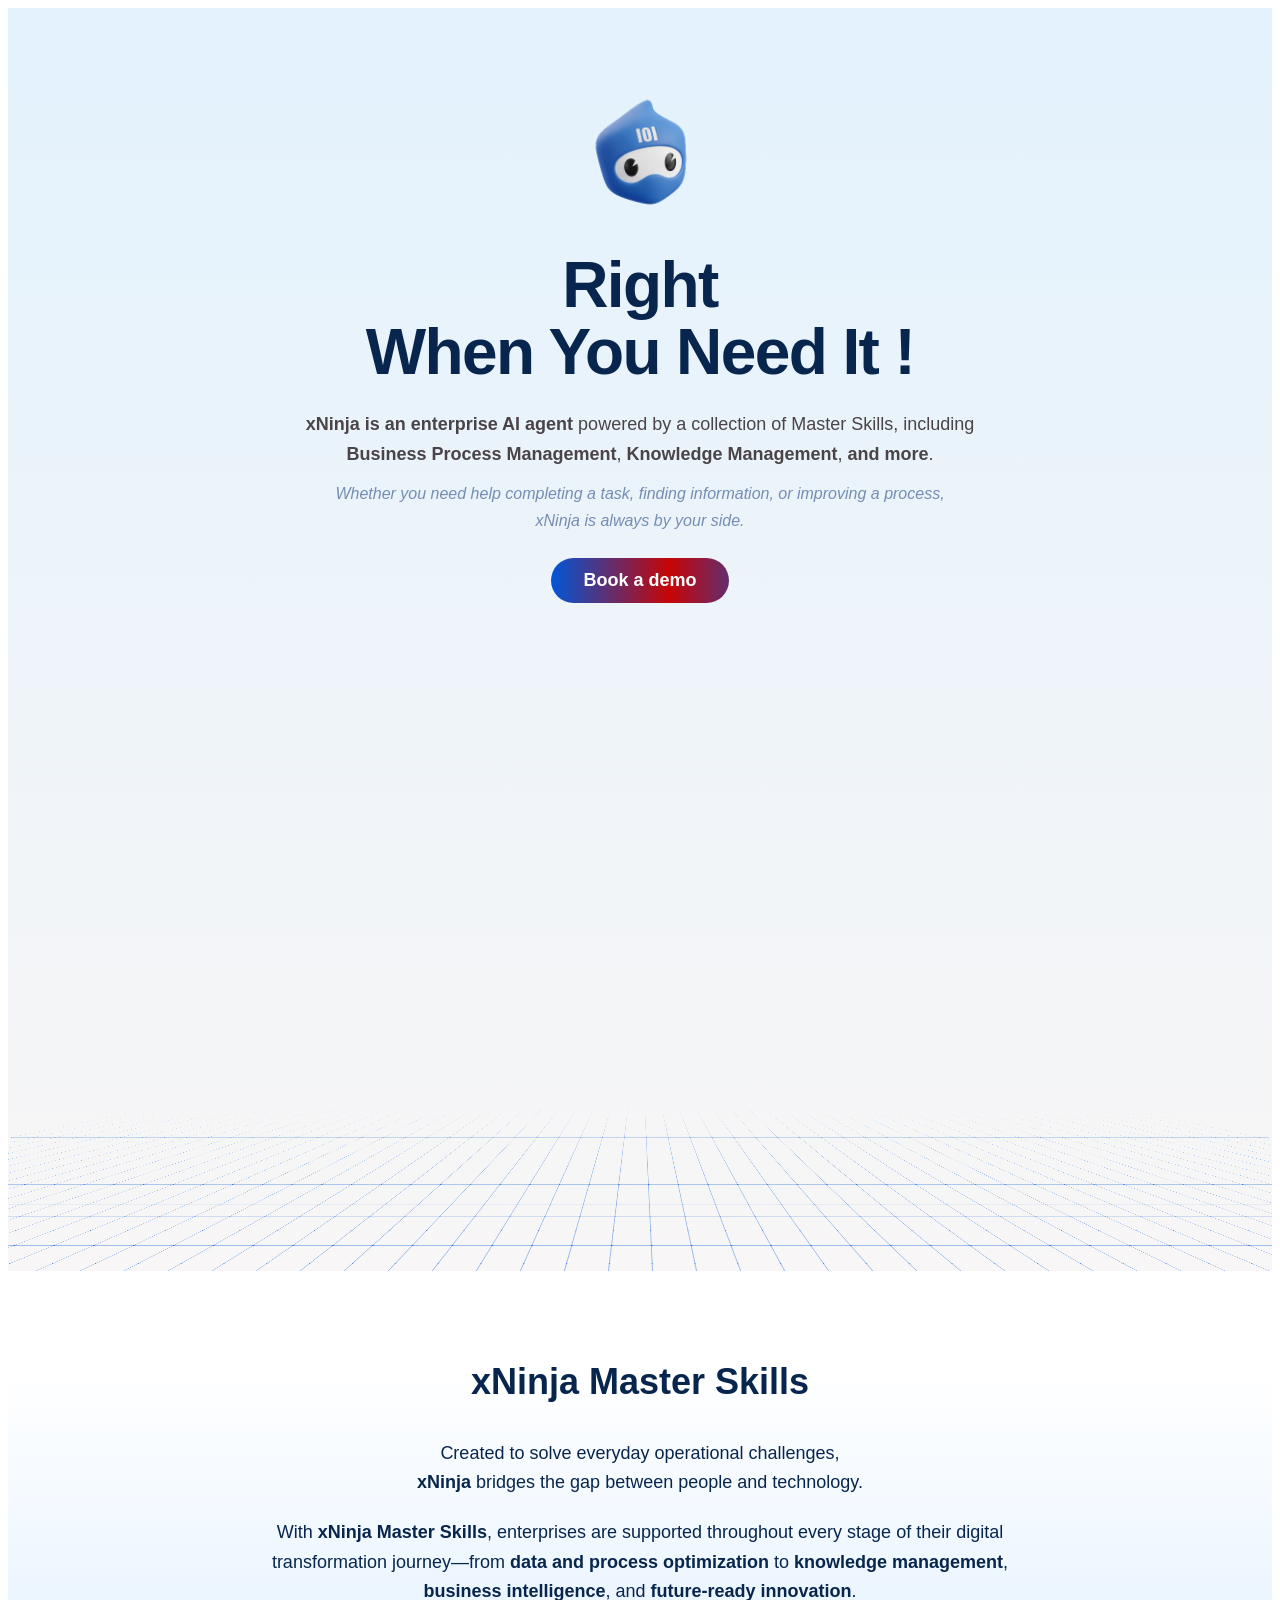
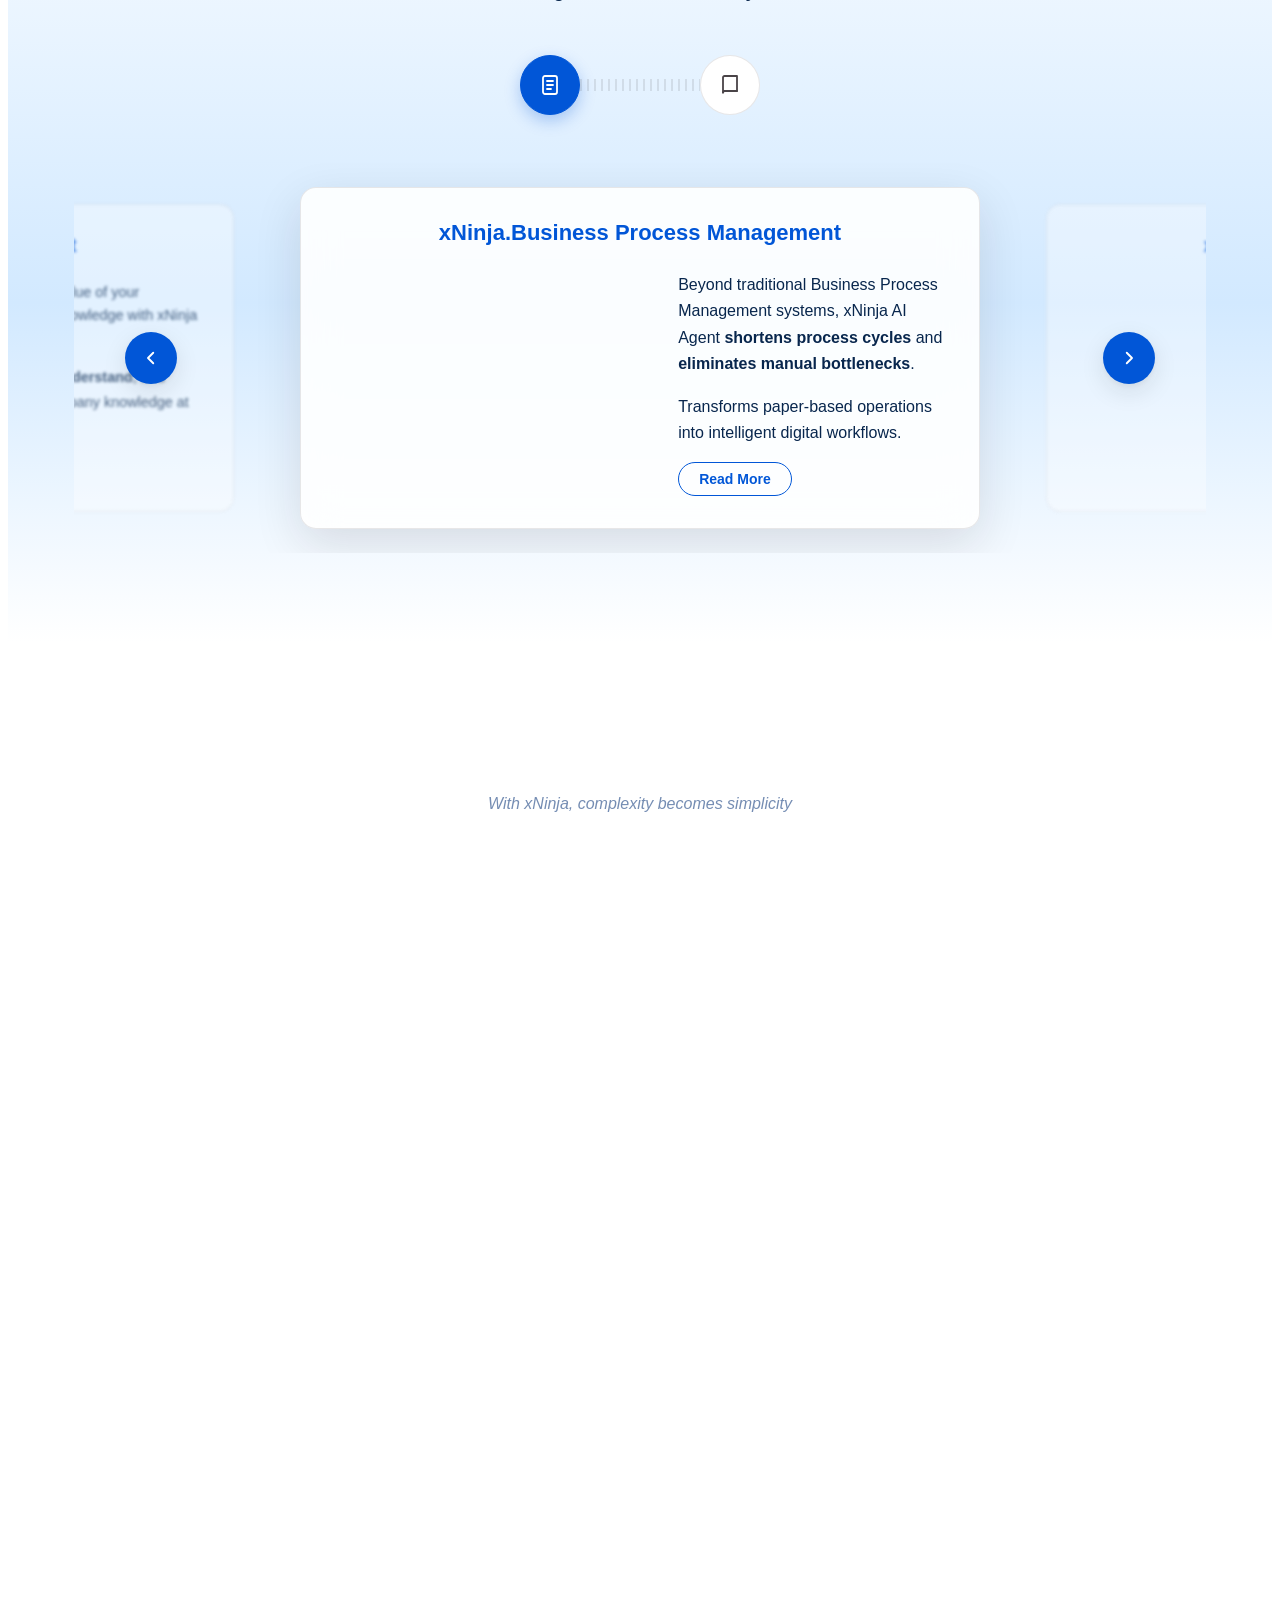
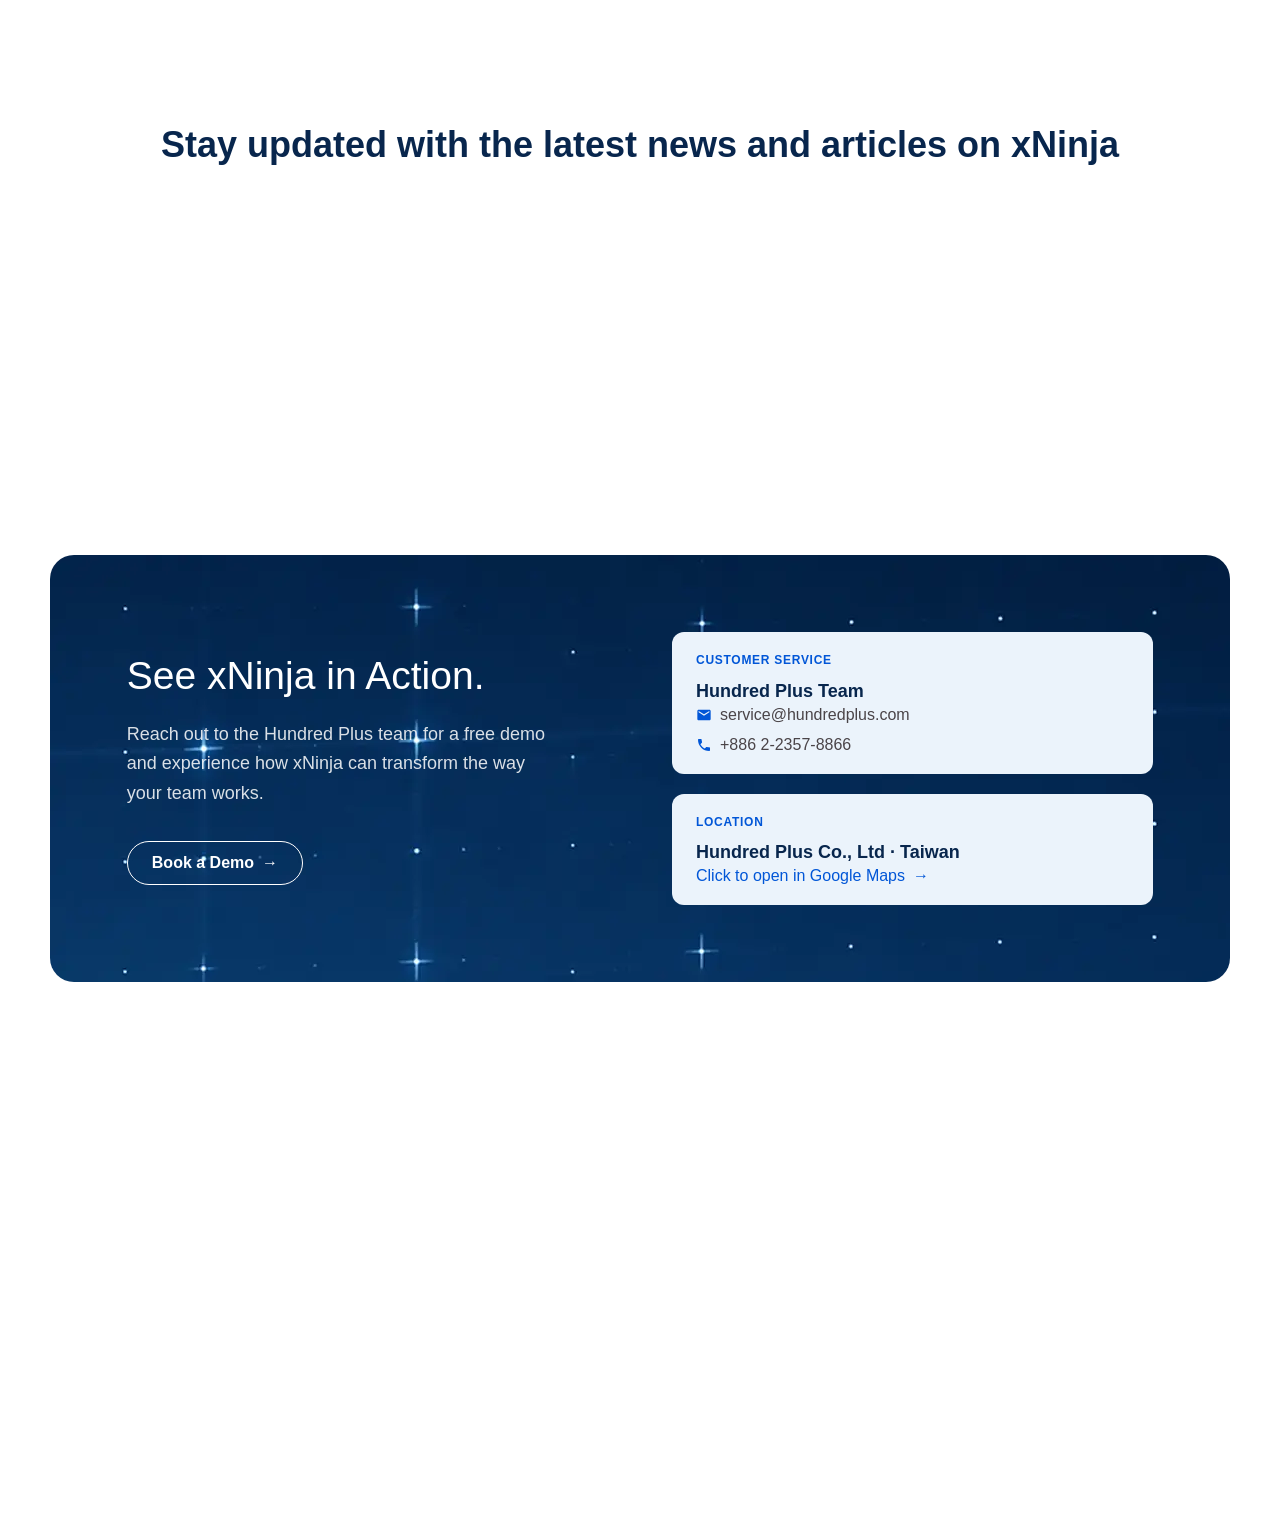
==== commit 8b71f6ba: "articles" ====
--- a/index.html
+++ b/index.html
@@ -408,7 +408,69 @@
       </div>
     </section>
 
-
+<section class="articles">
+  <div class="articles__inner">
+    <h2 class="skills__title articles__title" data-i18n="articles.title">
+      Stay updated with the latest news and articles on xNinja
+    </h2>
+
+    <div class="articles__grid">
+      <!-- Article Card 1 -->
+      <article class="article-card reveal reveal--up">
+        <span class="article-card__topbar" aria-hidden="true"></span>
+        <div class="article-card__body">
+          <div class="article-card__image">
+            <span>article's image</span>
+          </div>
+
+          <div class="article-card__meta-row">
+            <span class="article-card__badge">New</span>
+            <span class="article-card__dot" aria-hidden="true"></span>
+            <span class="article-card__date">Date of Publish</span>
+          </div>
+
+          <p class="article-card__excerpt text-body">Article's Meta Data</p>
+        </div>
+      </article>
+
+      <!-- Article Card 2 -->
+      <article class="article-card reveal reveal--up">
+        <span class="article-card__topbar" aria-hidden="true"></span>
+        <div class="article-card__body">
+          <div class="article-card__image">
+            <span>article's image</span>
+          </div>
+
+          <div class="article-card__meta-row">
+            <span class="article-card__badge">New</span>
+            <span class="article-card__dot" aria-hidden="true"></span>
+            <span class="article-card__date">Date of Publish</span>
+          </div>
+
+          <p class="article-card__excerpt text-body">Article's Meta Data</p>
+        </div>
+      </article>
+
+      <!-- Article Card 3 -->
+      <article class="article-card reveal reveal--up">
+        <span class="article-card__topbar" aria-hidden="true"></span>
+        <div class="article-card__body">
+          <div class="article-card__image">
+            <span>article's image</span>
+          </div>
+
+          <div class="article-card__meta-row">
+            <span class="article-card__badge">New</span>
+            <span class="article-card__dot" aria-hidden="true"></span>
+            <span class="article-card__date">Date of Publish</span>
+          </div>
+
+          <p class="article-card__excerpt text-body">Article's Meta Data</p>
+        </div>
+      </article>
+    </div>
+  </div>
+</section>
 
     <section class="cta">
       <div class="cta__panel">
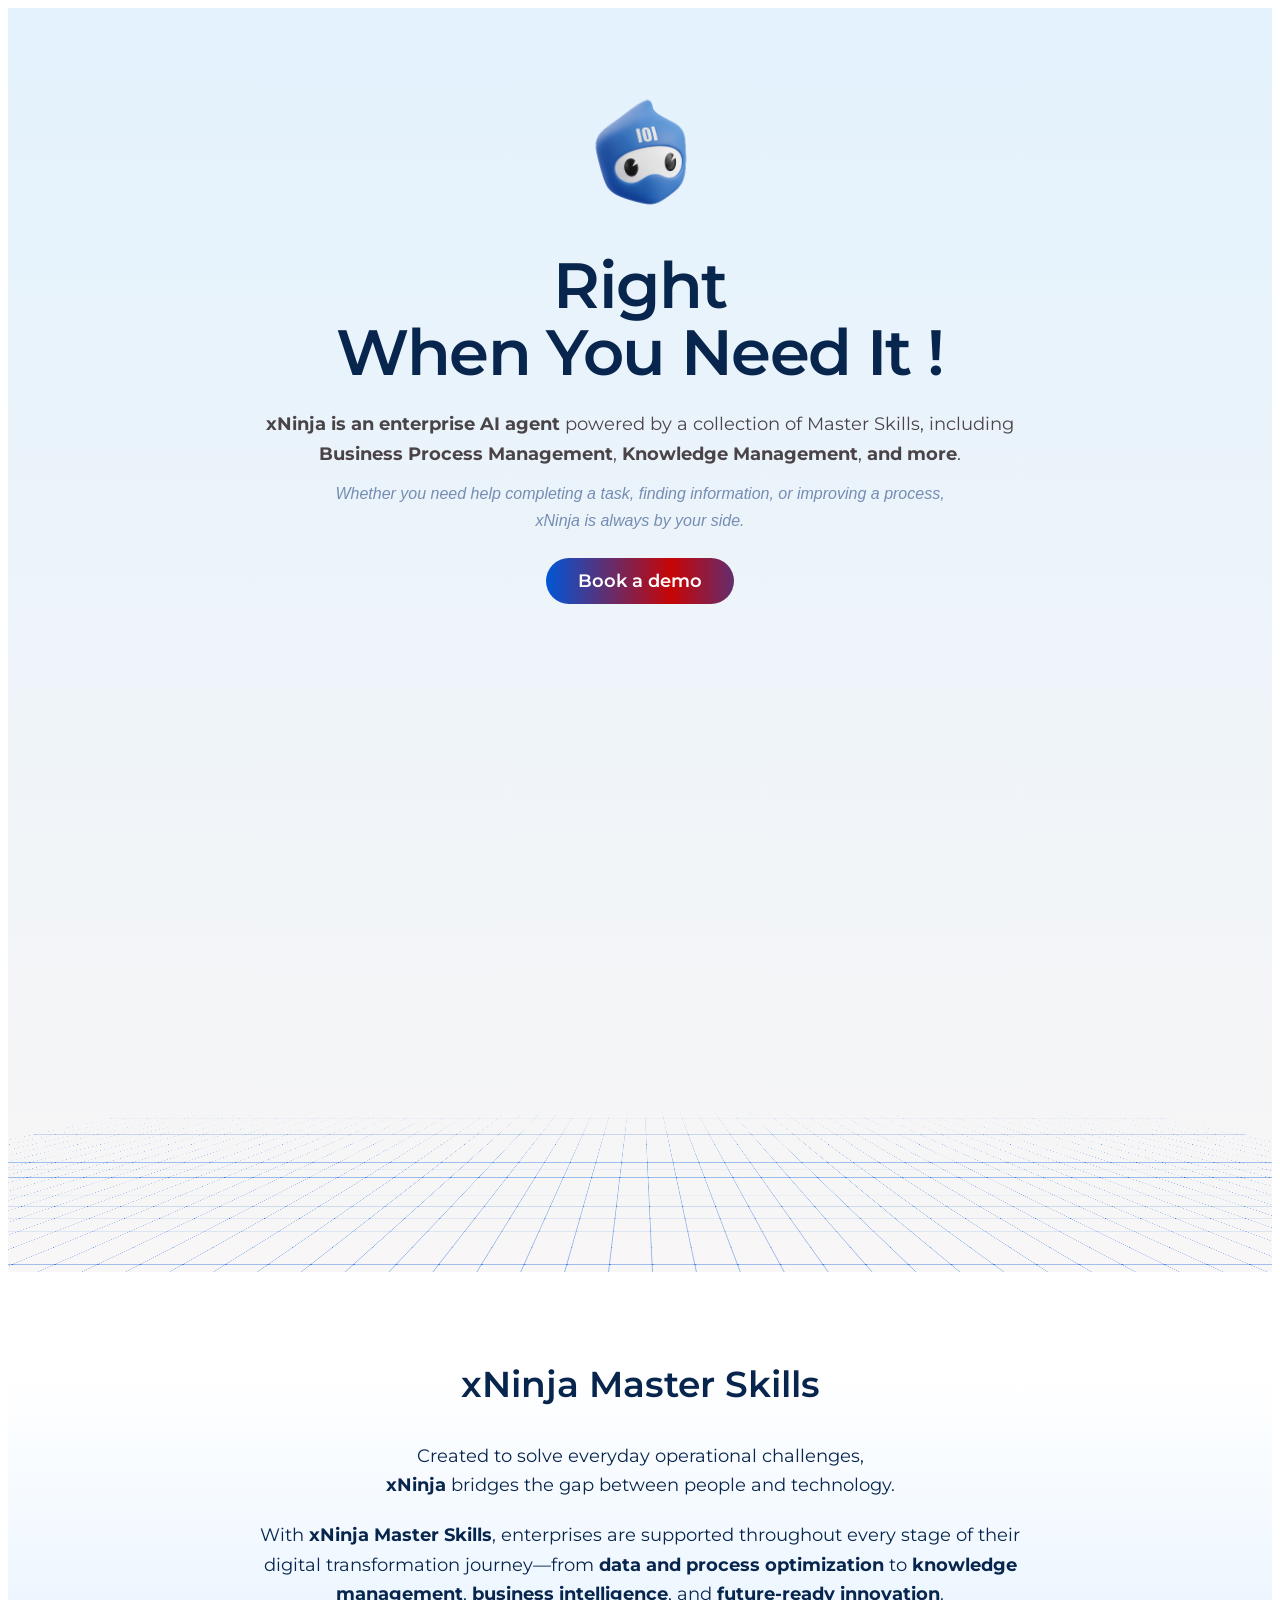
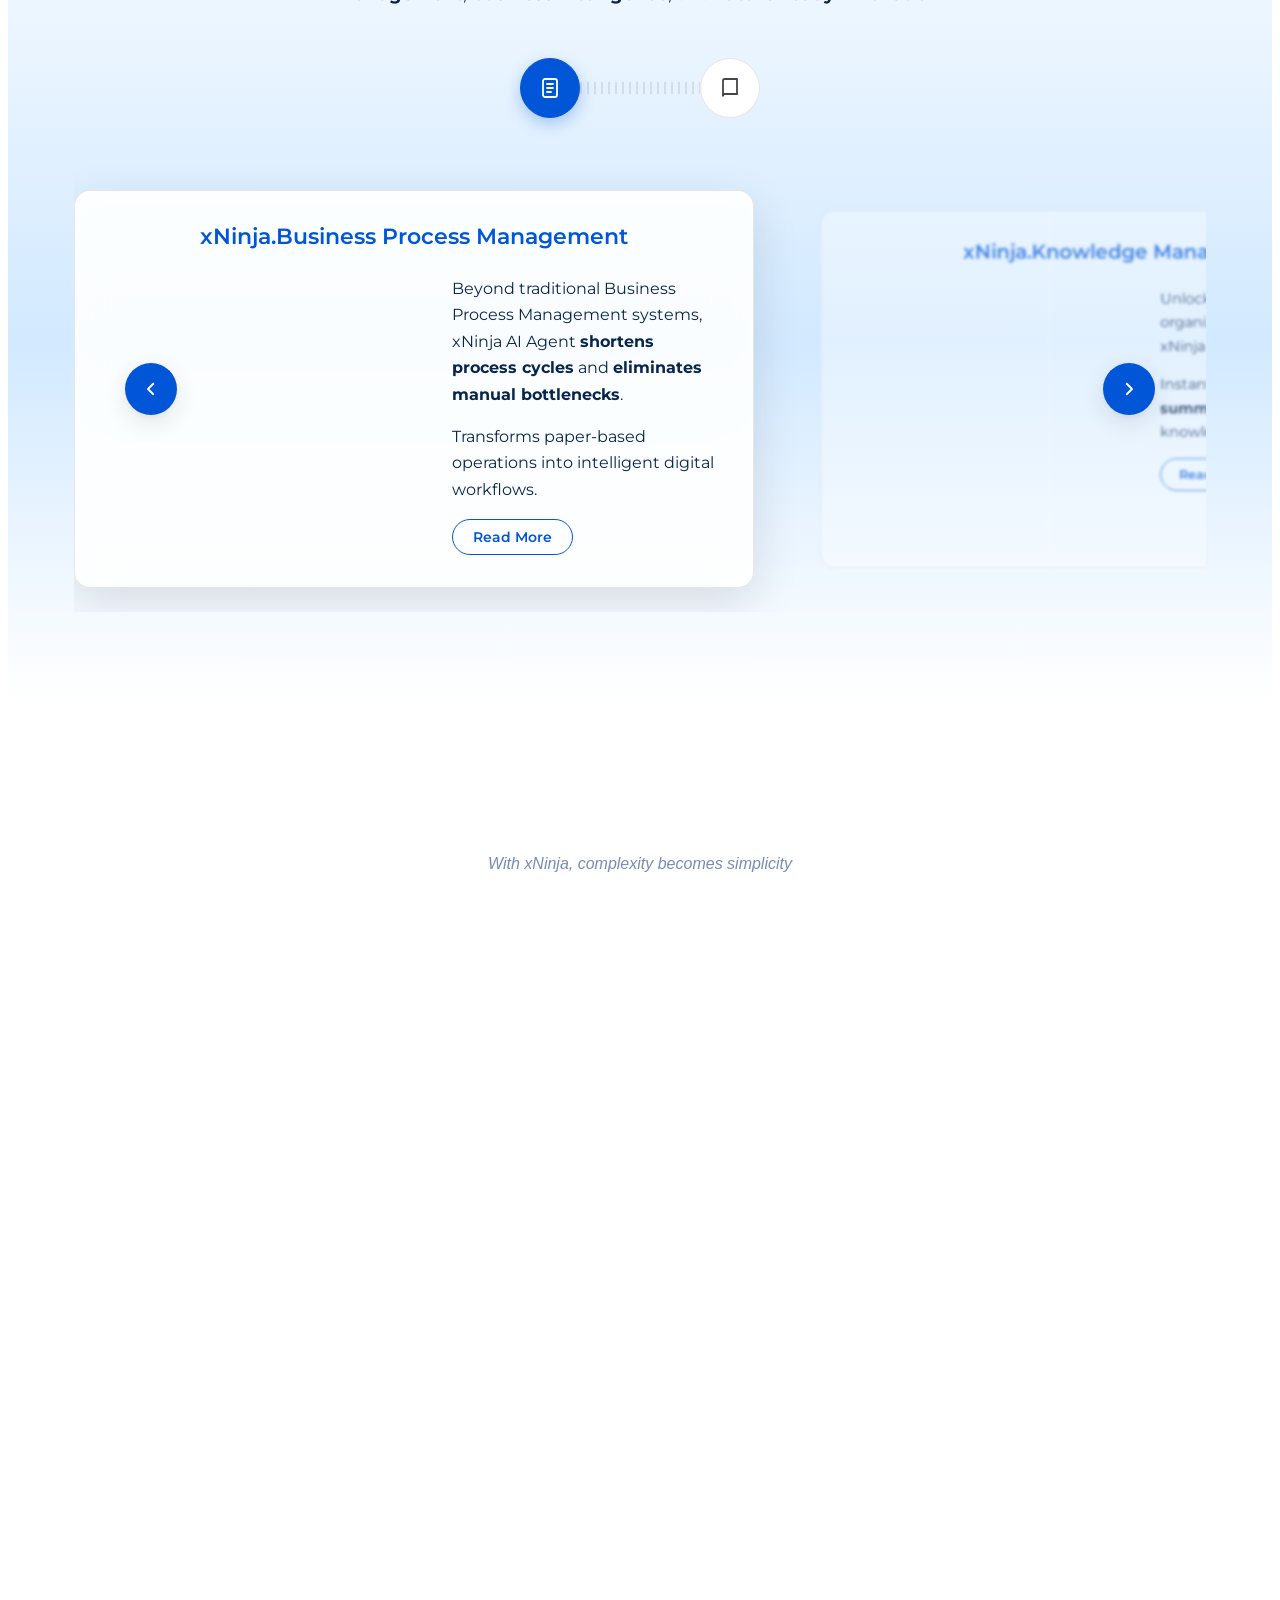
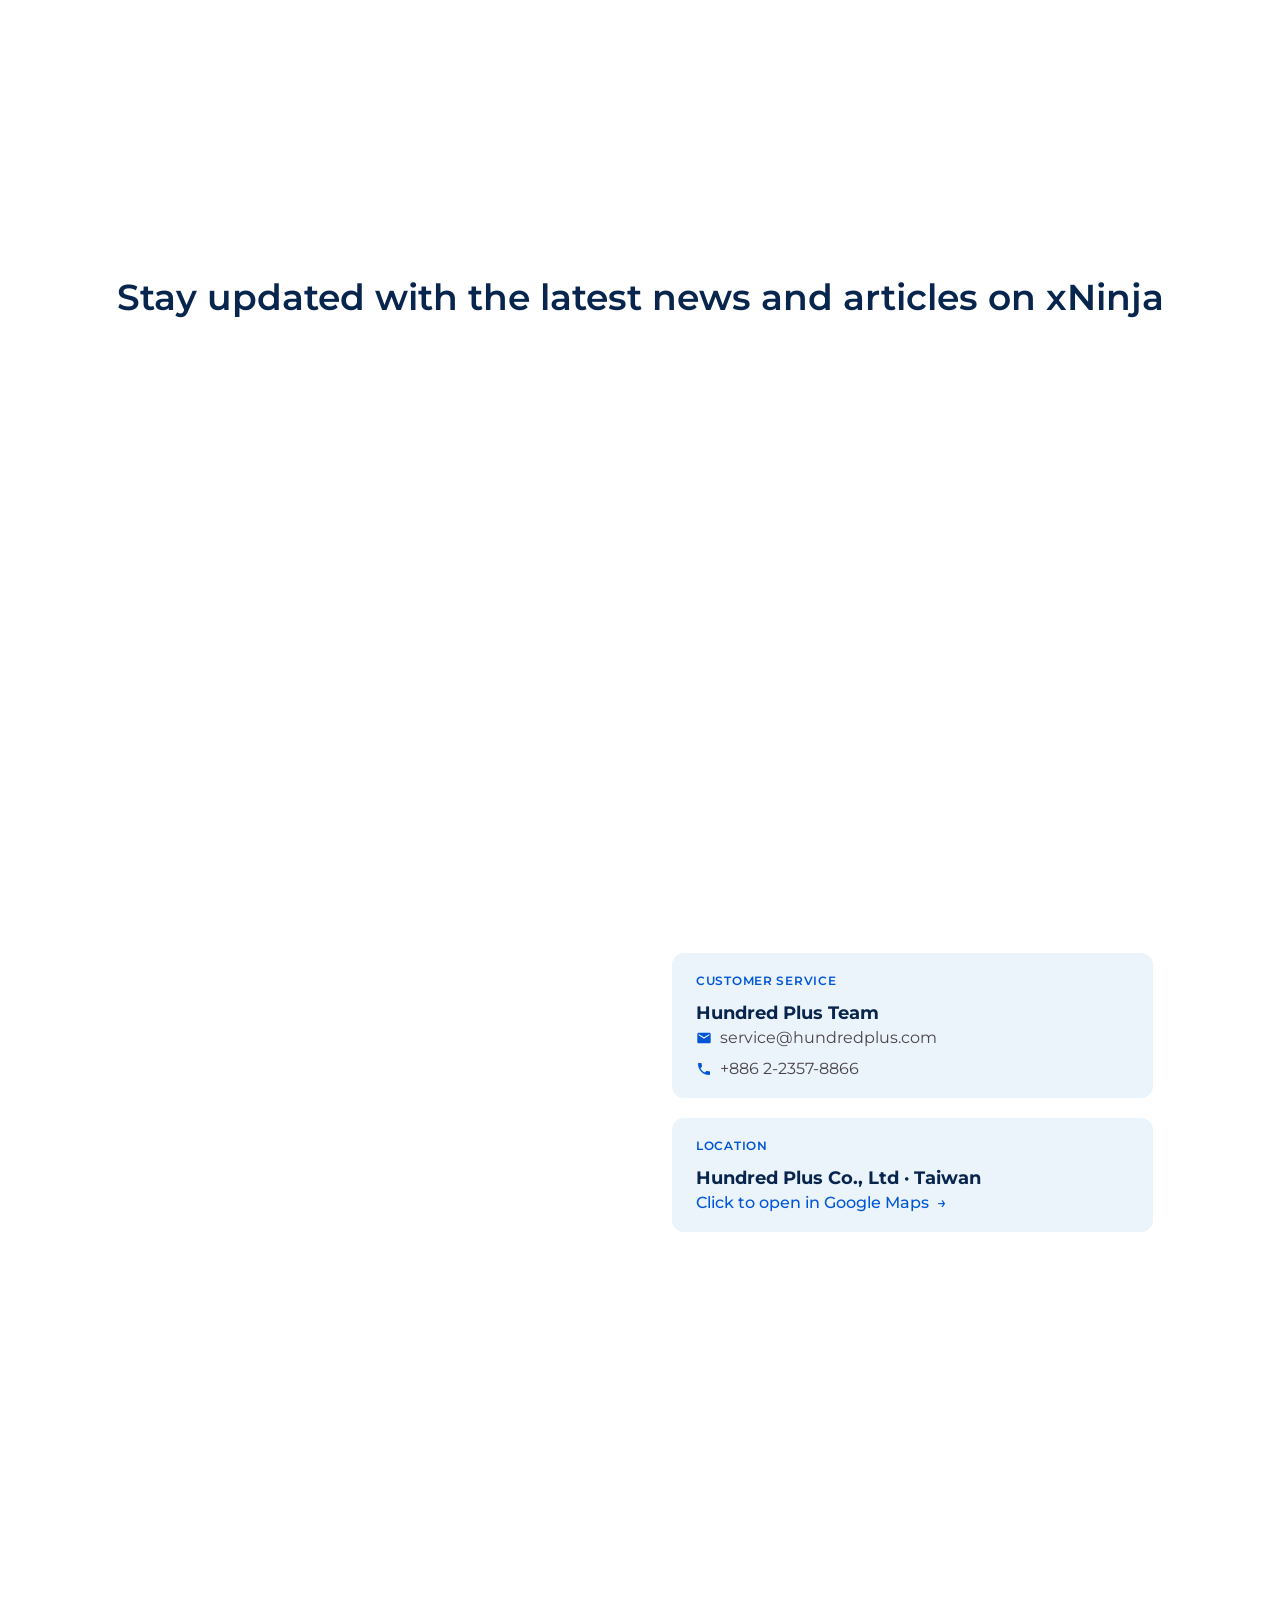
==== commit 35ec6ffc: "articles_2" ====
--- a/index.html
+++ b/index.html
@@ -17,6 +17,7 @@
     <link rel="stylesheet" href="css/features.css" />
     <link rel="stylesheet" href="css/cta.css" />
     <link rel="stylesheet" href="css/footer.css" />
+    <link rel="stylesheet" href="css/articles.css" />
     <!-- <link rel="stylesheet" href="/css/demo-popup.css" /> -->
   </head>
   <body>
--- a/css/articles.css
+++ b/css/articles.css
@@ -0,0 +1,117 @@
+/* ===== Articles / News ===== */
+.articles {
+  padding: clamp(48px, 7vw, 96px) 0;
+}
+
+.articles__inner {
+  max-width: 1180px;
+  margin: 0 auto;
+  padding: 0 var(--space-6);
+}
+
+/* Reuses .skills__title look; only overrides spacing below it */
+.articles__title {
+  margin-bottom: clamp(28px, 4vw, 48px);
+}
+
+.articles__grid {
+  display: grid;
+  grid-template-columns: repeat(3, 1fr);
+  gap: clamp(20px, 3vw, 32px);
+}
+
+.article-card {
+  display: flex;
+  flex-direction: column;
+  border-radius: var(--radius-xl);
+  overflow: hidden;
+  background: linear-gradient(
+    180deg,
+    var(--color-surface) 0%,
+    var(--color-surface) 55%,
+    var(--color-danger-subtle) 100%
+  );
+  border: 1px solid var(--color-border);
+  box-shadow: var(--shadow-md);
+  transition:
+    transform var(--transition-base),
+    box-shadow var(--transition-base);
+}
+
+.article-card:hover {
+  transform: translateY(-4px);
+  box-shadow: var(--shadow-lg);
+}
+
+.article-card__topbar {
+  display: block;
+  height: 8px;
+  background: var(--color-blue);
+}
+
+.article-card__body {
+  display: flex;
+  flex-direction: column;
+  padding: var(--space-5);
+  gap: var(--space-4);
+}
+
+.article-card__image {
+  display: grid;
+  place-items: center;
+  aspect-ratio: 16 / 10;
+  border-radius: var(--radius-md);
+  background: var(--color-surface-sunken);
+  color: var(--color-ink);
+  font-family: var(--font-en);
+  font-weight: var(--weight-bold);
+  font-size: var(--scale-base);
+}
+
+.article-card__meta-row {
+  display: flex;
+  align-items: center;
+  gap: var(--space-2);
+}
+
+.article-card__badge {
+  flex: 0 0 auto;
+  padding: var(--space-1) var(--space-4);
+  border-radius: var(--radius-full);
+  background: var(--color-blue);
+  color: var(--color-surface);
+  font-family: var(--font-en);
+  font-size: var(--scale-xs);
+  font-weight: var(--weight-semibold);
+}
+
+.article-card__dot {
+  flex: 0 0 auto;
+  width: 4px;
+  height: 4px;
+  border-radius: var(--radius-full);
+  background: var(--color-ink-tertiary);
+}
+
+.article-card__date {
+  color: var(--color-ink-tertiary);
+  font-size: var(--scale-xs);
+}
+
+.article-card__excerpt {
+  margin: 0;
+  color: var(--color-ink-secondary);
+}
+
+/* Responsive */
+@media (max-width: 900px) {
+  .articles__grid {
+    grid-template-columns: 1fr 1fr;
+  }
+}
+
+@media (max-width: 640px) {
+  .articles__grid {
+    grid-template-columns: 1fr;
+  }
+}
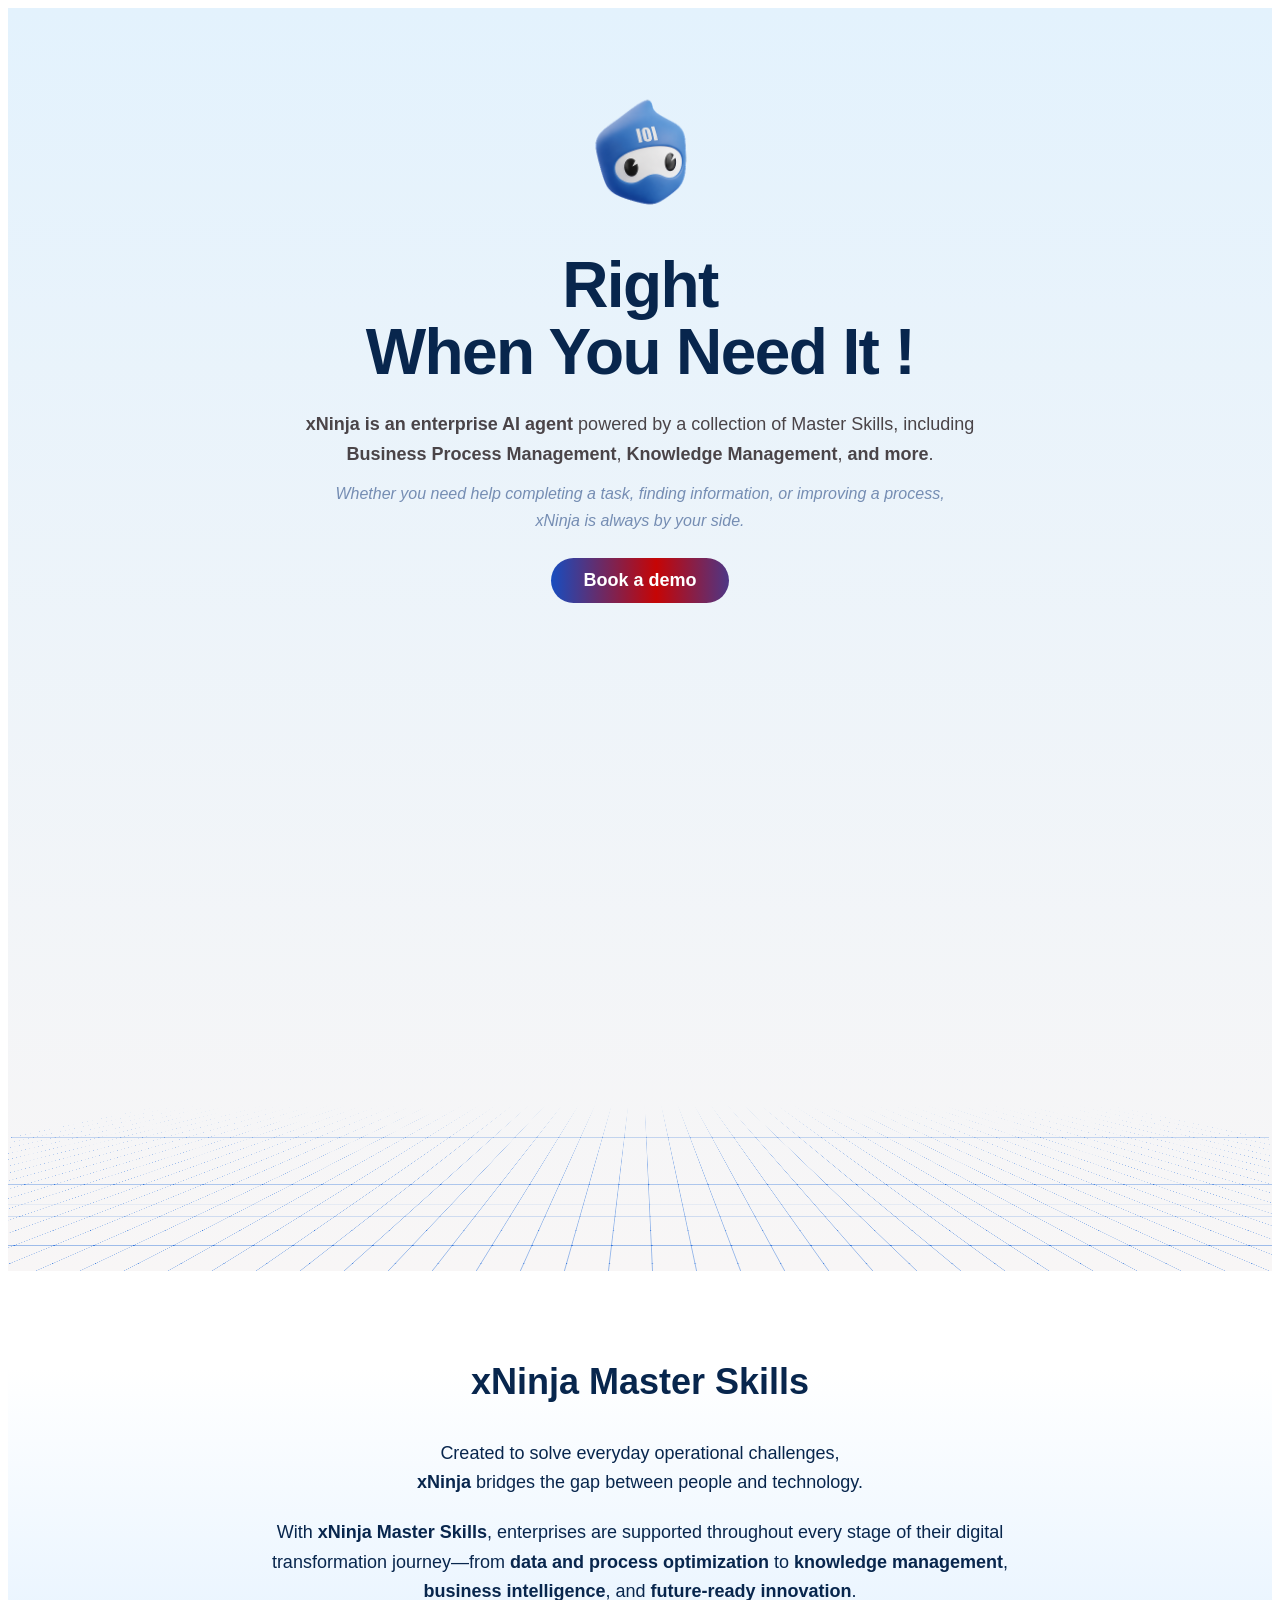
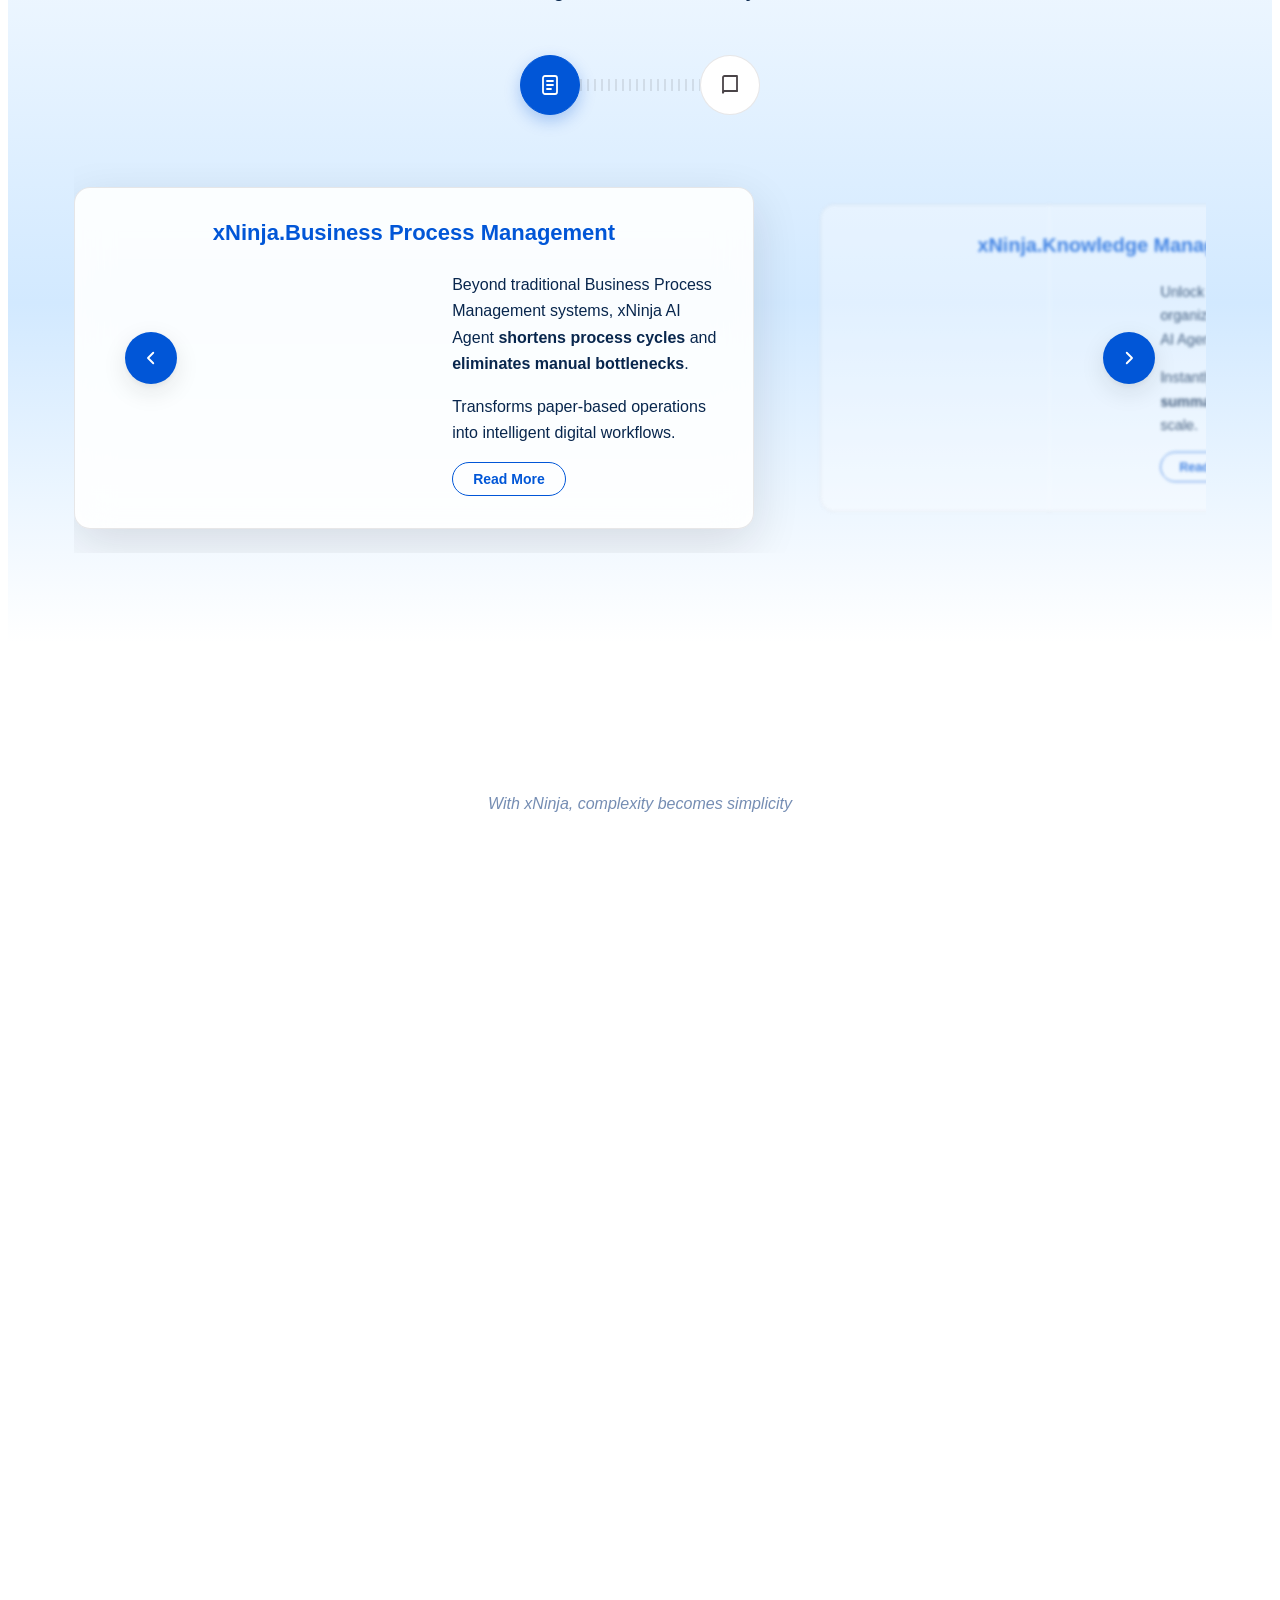
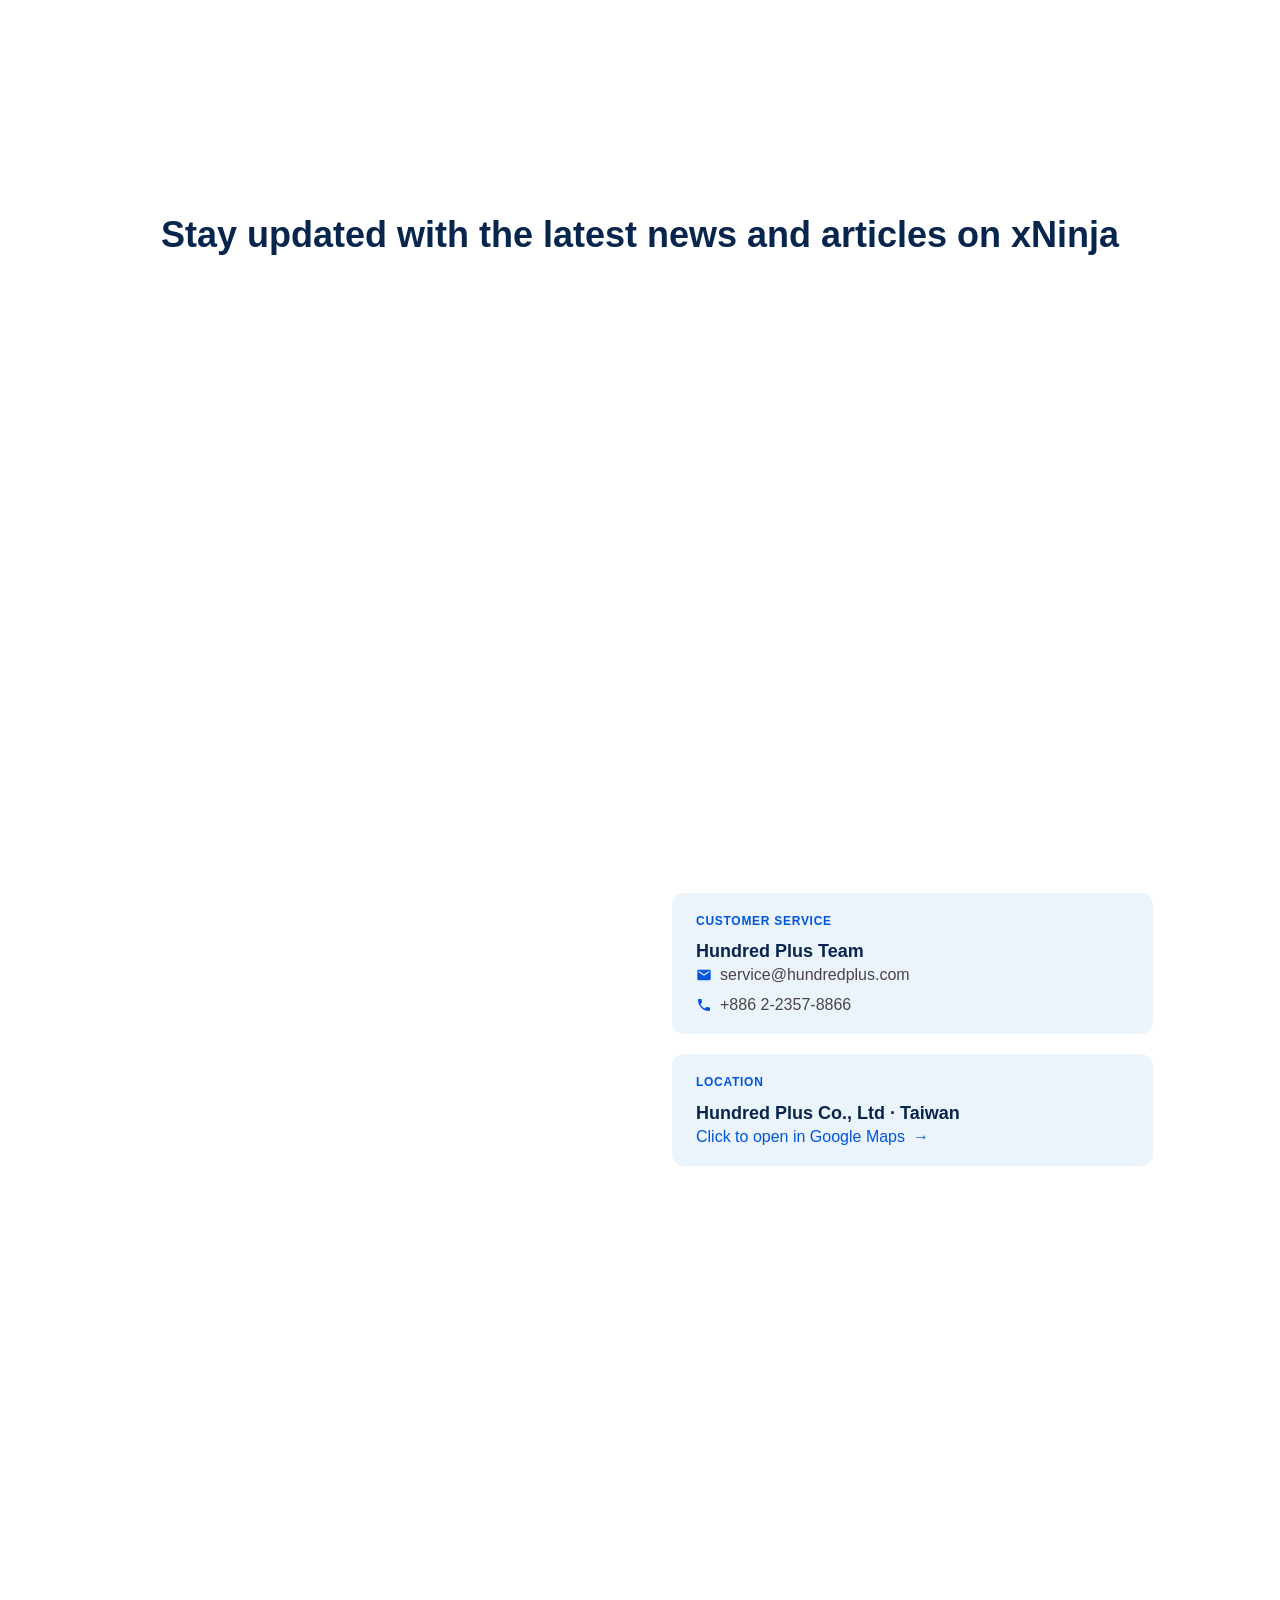
==== commit 8743f51a: "test" ====
--- a/index.html
+++ b/index.html
@@ -409,69 +409,82 @@
       </div>
     </section>
 
-<section class="articles">
-  <div class="articles__inner">
-    <h2 class="skills__title articles__title" data-i18n="articles.title">
-      Stay updated with the latest news and articles on xNinja
-    </h2>
-
-    <div class="articles__grid">
-      <!-- Article Card 1 -->
-      <article class="article-card reveal reveal--up">
-        <span class="article-card__topbar" aria-hidden="true"></span>
-        <div class="article-card__body">
-          <div class="article-card__image">
-            <span>article's image</span>
-          </div>
-
-          <div class="article-card__meta-row">
-            <span class="article-card__badge">New</span>
-            <span class="article-card__dot" aria-hidden="true"></span>
-            <span class="article-card__date">Date of Publish</span>
-          </div>
-
-          <p class="article-card__excerpt text-body">Article's Meta Data</p>
-        </div>
-      </article>
-
-      <!-- Article Card 2 -->
-      <article class="article-card reveal reveal--up">
-        <span class="article-card__topbar" aria-hidden="true"></span>
-        <div class="article-card__body">
-          <div class="article-card__image">
-            <span>article's image</span>
-          </div>
-
-          <div class="article-card__meta-row">
-            <span class="article-card__badge">New</span>
-            <span class="article-card__dot" aria-hidden="true"></span>
-            <span class="article-card__date">Date of Publish</span>
-          </div>
-
-          <p class="article-card__excerpt text-body">Article's Meta Data</p>
-        </div>
-      </article>
-
-      <!-- Article Card 3 -->
-      <article class="article-card reveal reveal--up">
-        <span class="article-card__topbar" aria-hidden="true"></span>
-        <div class="article-card__body">
-          <div class="article-card__image">
-            <span>article's image</span>
-          </div>
-
-          <div class="article-card__meta-row">
-            <span class="article-card__badge">New</span>
-            <span class="article-card__dot" aria-hidden="true"></span>
-            <span class="article-card__date">Date of Publish</span>
-          </div>
-
-          <p class="article-card__excerpt text-body">Article's Meta Data</p>
-        </div>
-      </article>
-    </div>
-  </div>
-</section>
+    <section class="articles">
+      <div class="articles__inner">
+        <h2 class="skills__title articles__title" data-i18n="articles.title">
+          Stay updated with the latest news and articles on xNinja
+        </h2>
+
+        <div class="articles__grid">
+          <!-- Article Card 1 -->
+          <article class="article-card reveal reveal--up">
+            <a href="/articles/0907_article.html" class="article-card__link">
+              <span class="article-card__topbar" aria-hidden="true"></span>
+
+              <div class="article-card__body">
+                <div class="article-card__image">
+                  <span>article's image</span>
+                </div>
+
+                <div class="article-card__meta-row">
+                  <span class="article-card__badge">New</span>
+                  <span class="article-card__dot" aria-hidden="true"></span>
+                  <span class="article-card__date">Date of Publish</span>
+                </div>
+
+                <p class="article-card__excerpt text-body">
+                  Article's Meta Data
+                </p>
+              </div>
+            </a>
+          </article>
+
+          <!-- Article Card 2 -->
+          <article class="article-card reveal reveal--up">
+            <a href="/articles/article-2-slug" class="article-card__link">
+              <span class="article-card__topbar" aria-hidden="true"></span>
+              <div class="article-card__body">
+                <div class="article-card__image">
+                  <span>article's image</span>
+                </div>
+
+                <div class="article-card__meta-row">
+                  <span class="article-card__badge">New</span>
+                  <span class="article-card__dot" aria-hidden="true"></span>
+                  <span class="article-card__date">Date of Publish</span>
+                </div>
+
+                <p class="article-card__excerpt text-body">
+                  Article's Meta Data
+                </p>
+              </div>
+            </a>
+          </article>
+
+          <!-- Article Card 3 -->
+          <article class="article-card reveal reveal--up">
+            <a href="/articles/article-3-slug" class="article-card__link">
+              <span class="article-card__topbar" aria-hidden="true"></span>
+              <div class="article-card__body">
+                <div class="article-card__image">
+                  <span>article's image</span>
+                </div>
+
+                <div class="article-card__meta-row">
+                  <span class="article-card__badge">New</span>
+                  <span class="article-card__dot" aria-hidden="true"></span>
+                  <span class="article-card__date">Date of Publish</span>
+                </div>
+
+                <p class="article-card__excerpt text-body">
+                  Article's Meta Data
+                </p>
+              </div>
+            </a>
+          </article>
+        </div>
+      </div>
+    </section>
 
     <section class="cta">
       <div class="cta__panel">
--- a/css/articles.css
+++ b/css/articles.css
@@ -45,7 +45,7 @@
 
 .article-card__topbar {
   display: block;
-  height: 8px;
+  height: 12px;
   background: var(--color-blue);
 }
 
@@ -54,6 +54,7 @@
   flex-direction: column;
   padding: var(--space-5);
   gap: var(--space-4);
+  background: linear-gradient(173deg, #e6f1fd 5%, #ffffff 40%);
 }
 
 .article-card__image {
@@ -114,4 +115,9 @@
   .articles__grid {
     grid-template-columns: 1fr;
   }
-}+}
+.article-card__link {
+  display: block;
+  color: inherit;
+  text-decoration: none;
+}
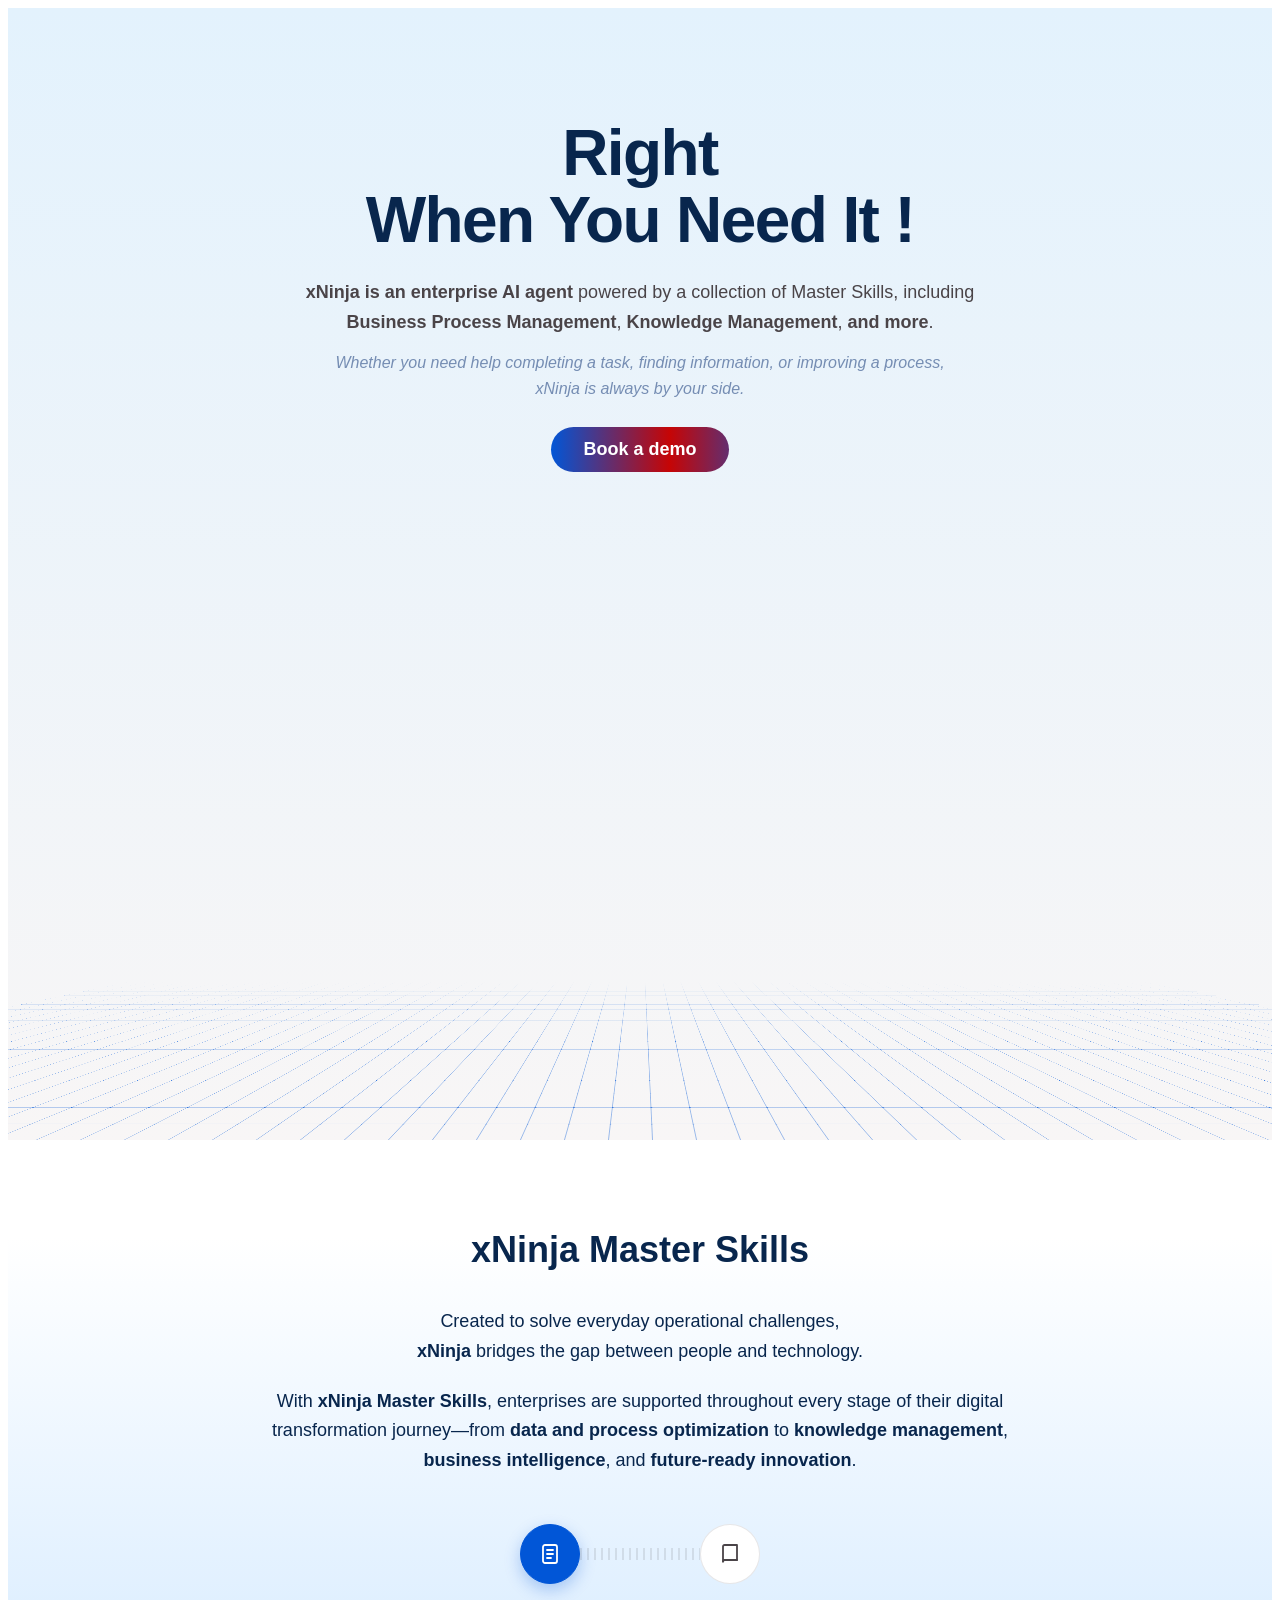
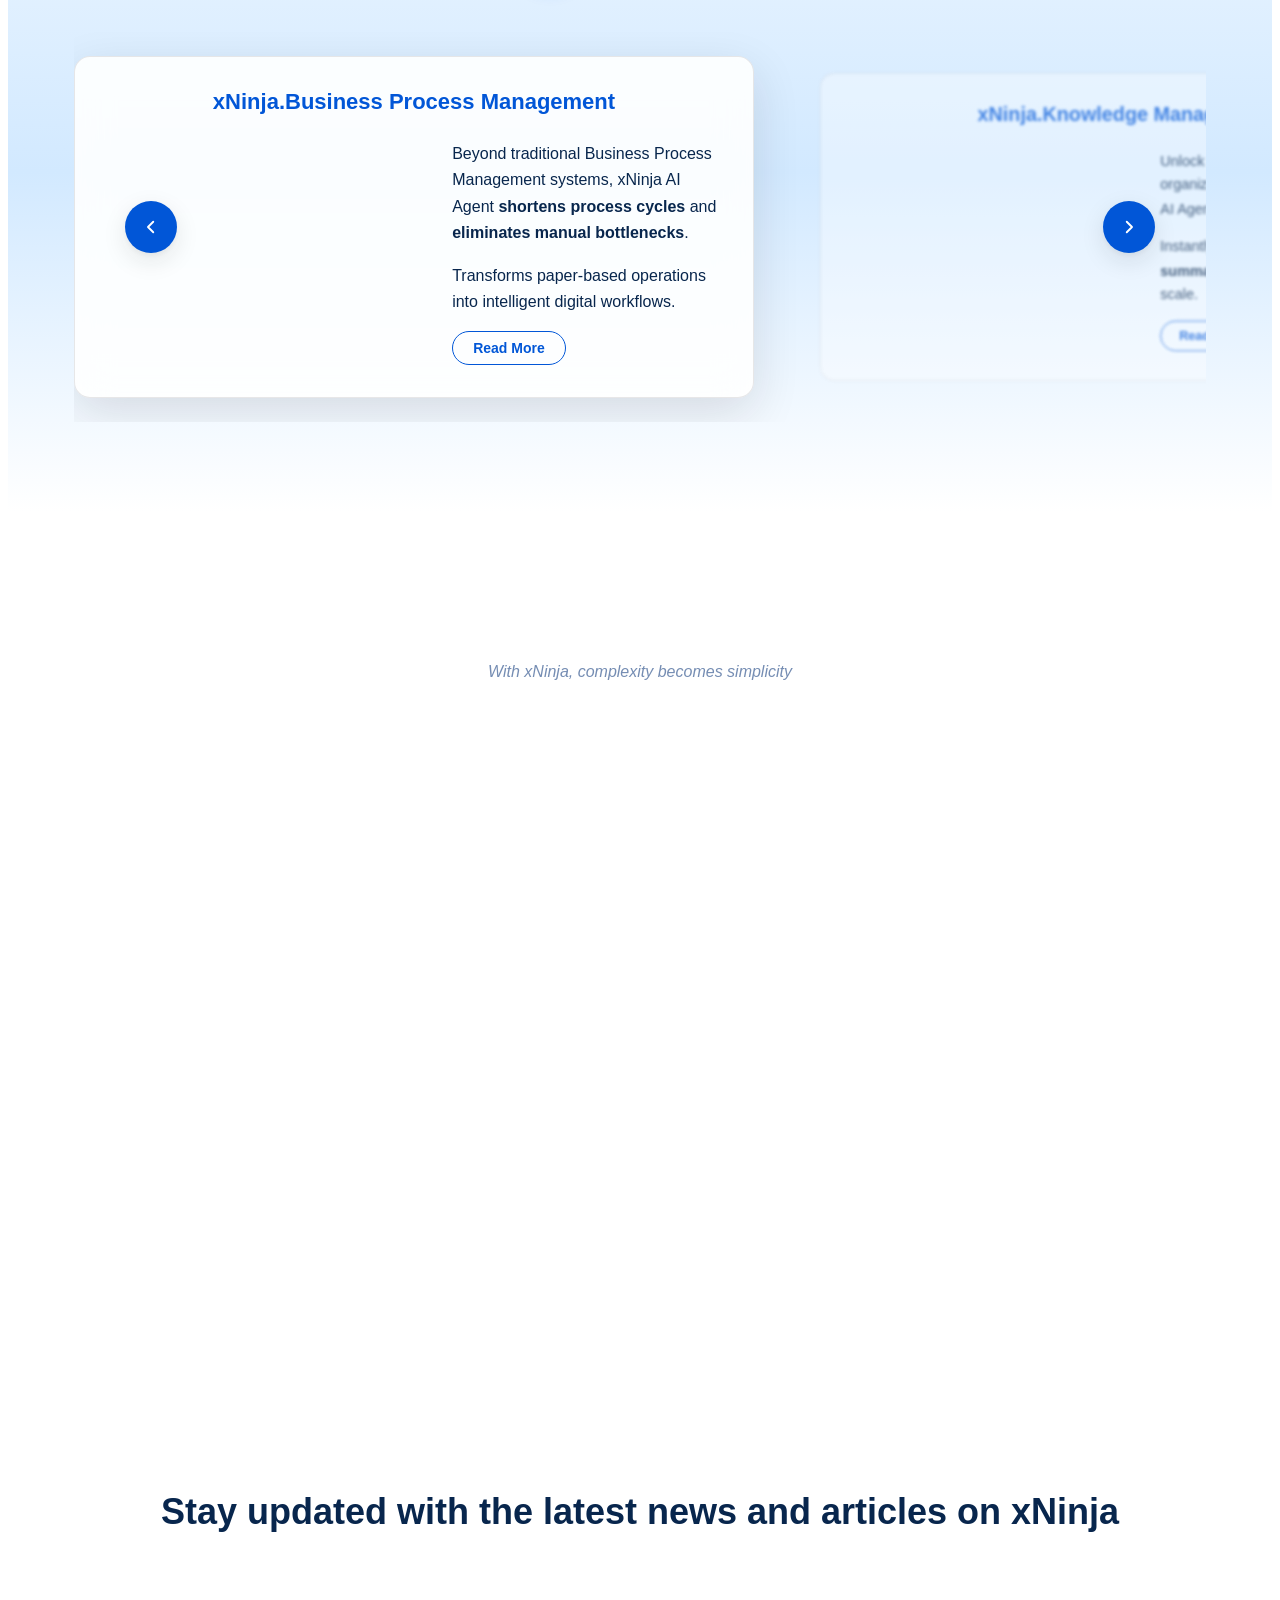
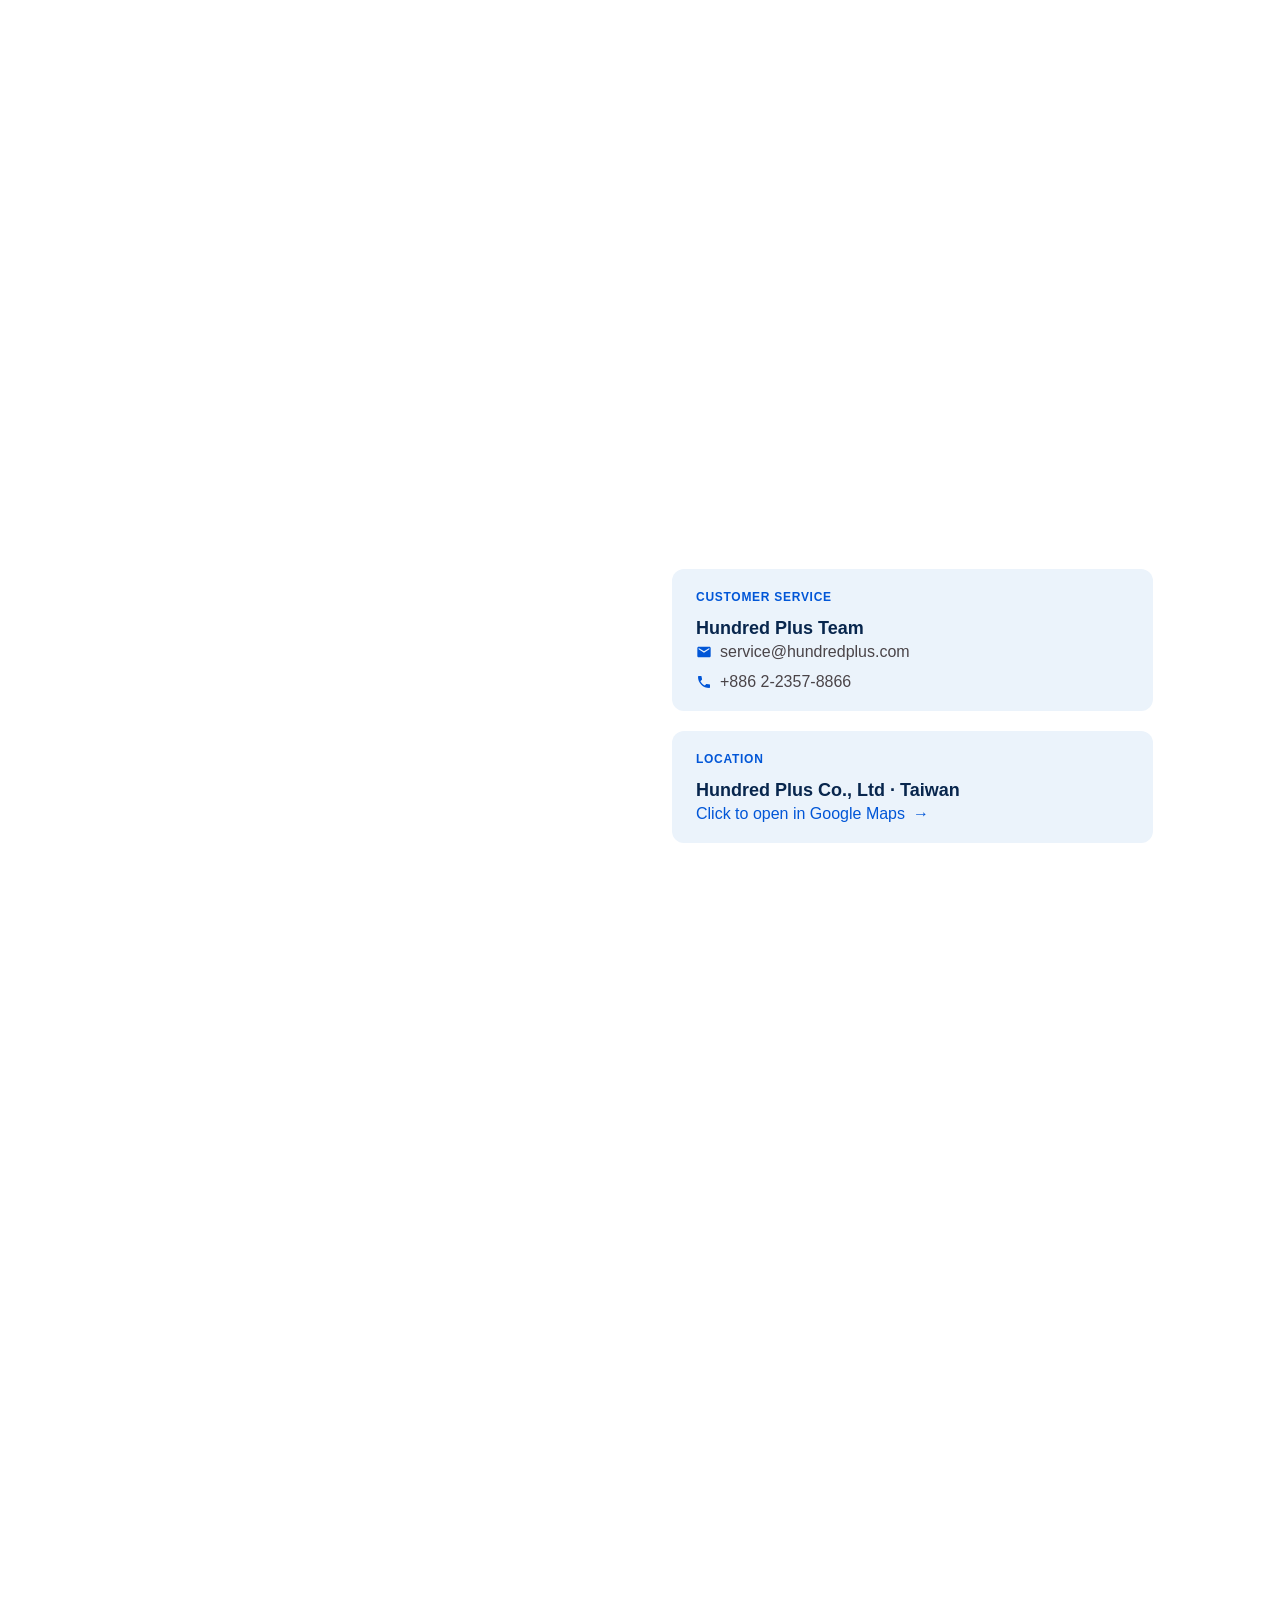
==== commit fd2e359a: "test" ====
--- a/index.html
+++ b/index.html
@@ -418,7 +418,7 @@
         <div class="articles__grid">
           <!-- Article Card 1 -->
           <article class="article-card reveal reveal--up">
-            <a href="/articles/0907_article.html" class="article-card__link">
+            <a href="articles/0907_article.html" class="article-card__link">
               <span class="article-card__topbar" aria-hidden="true"></span>
 
               <div class="article-card__body">
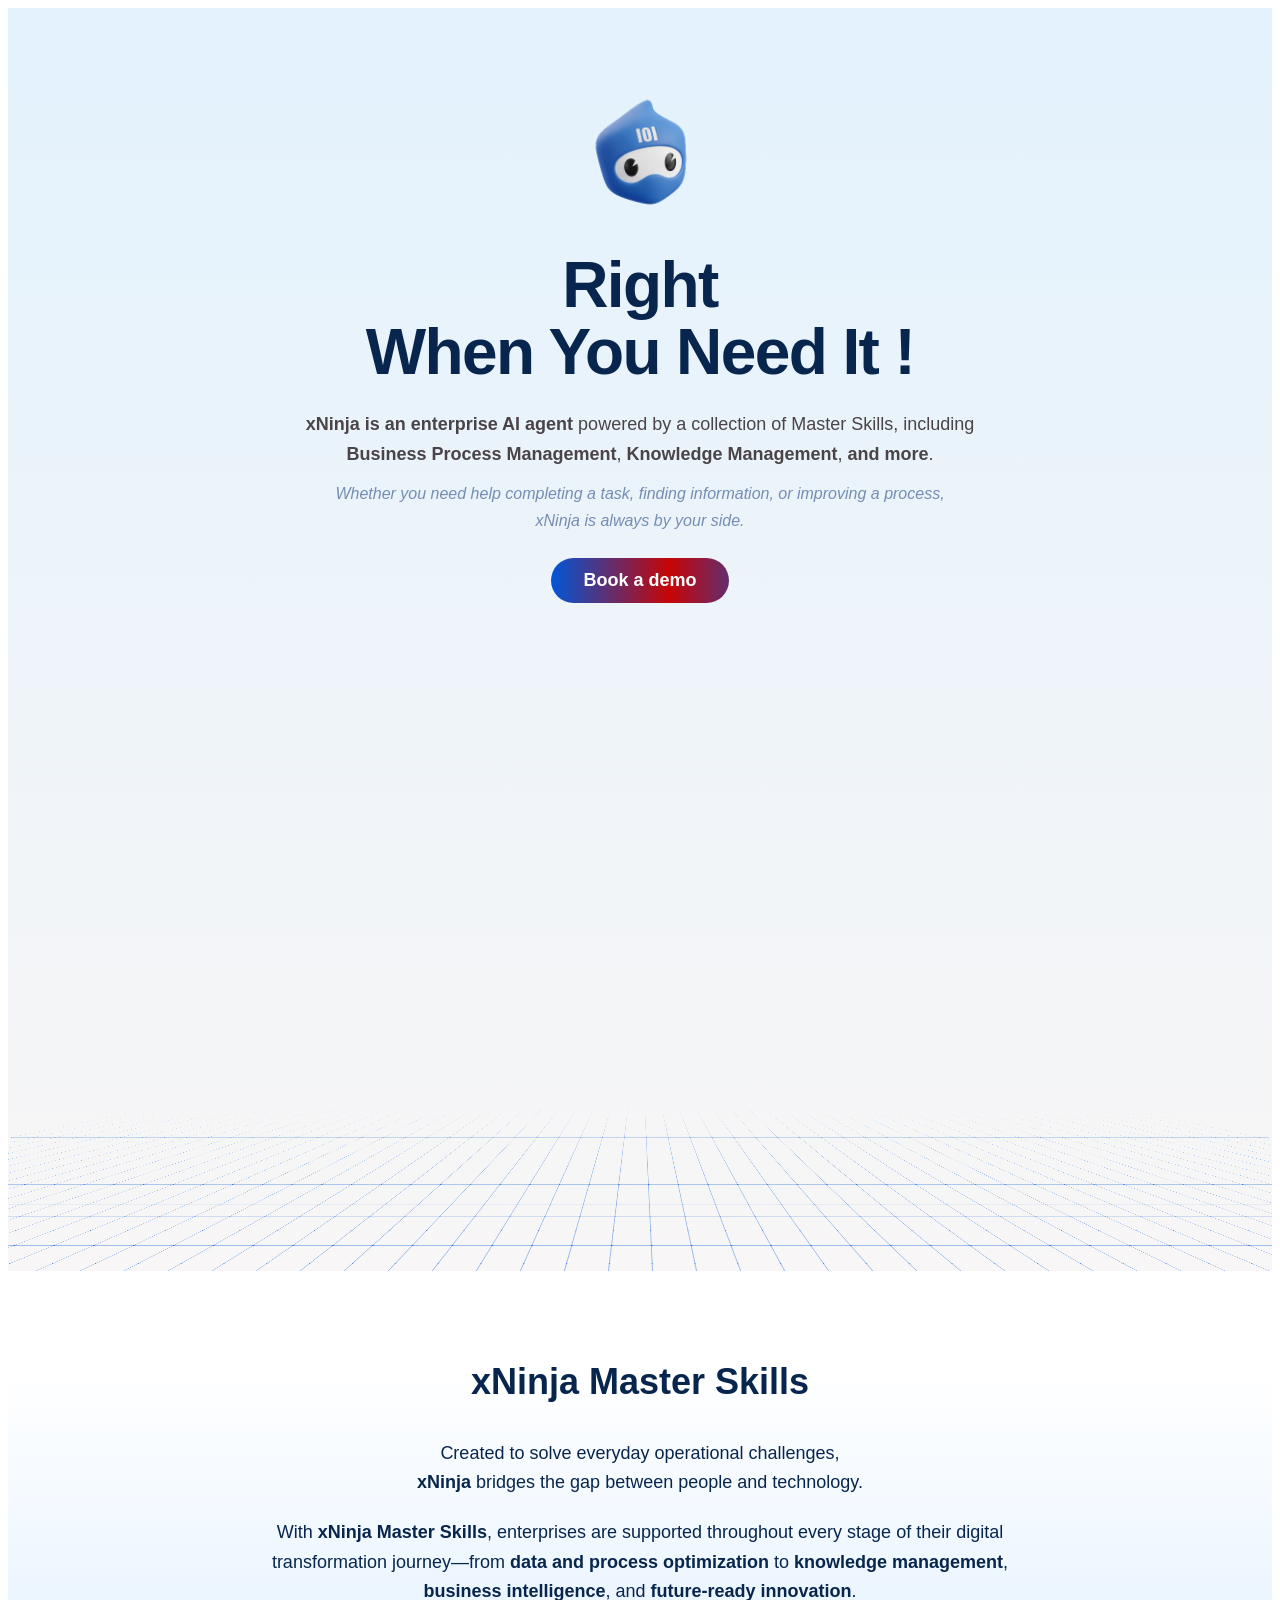
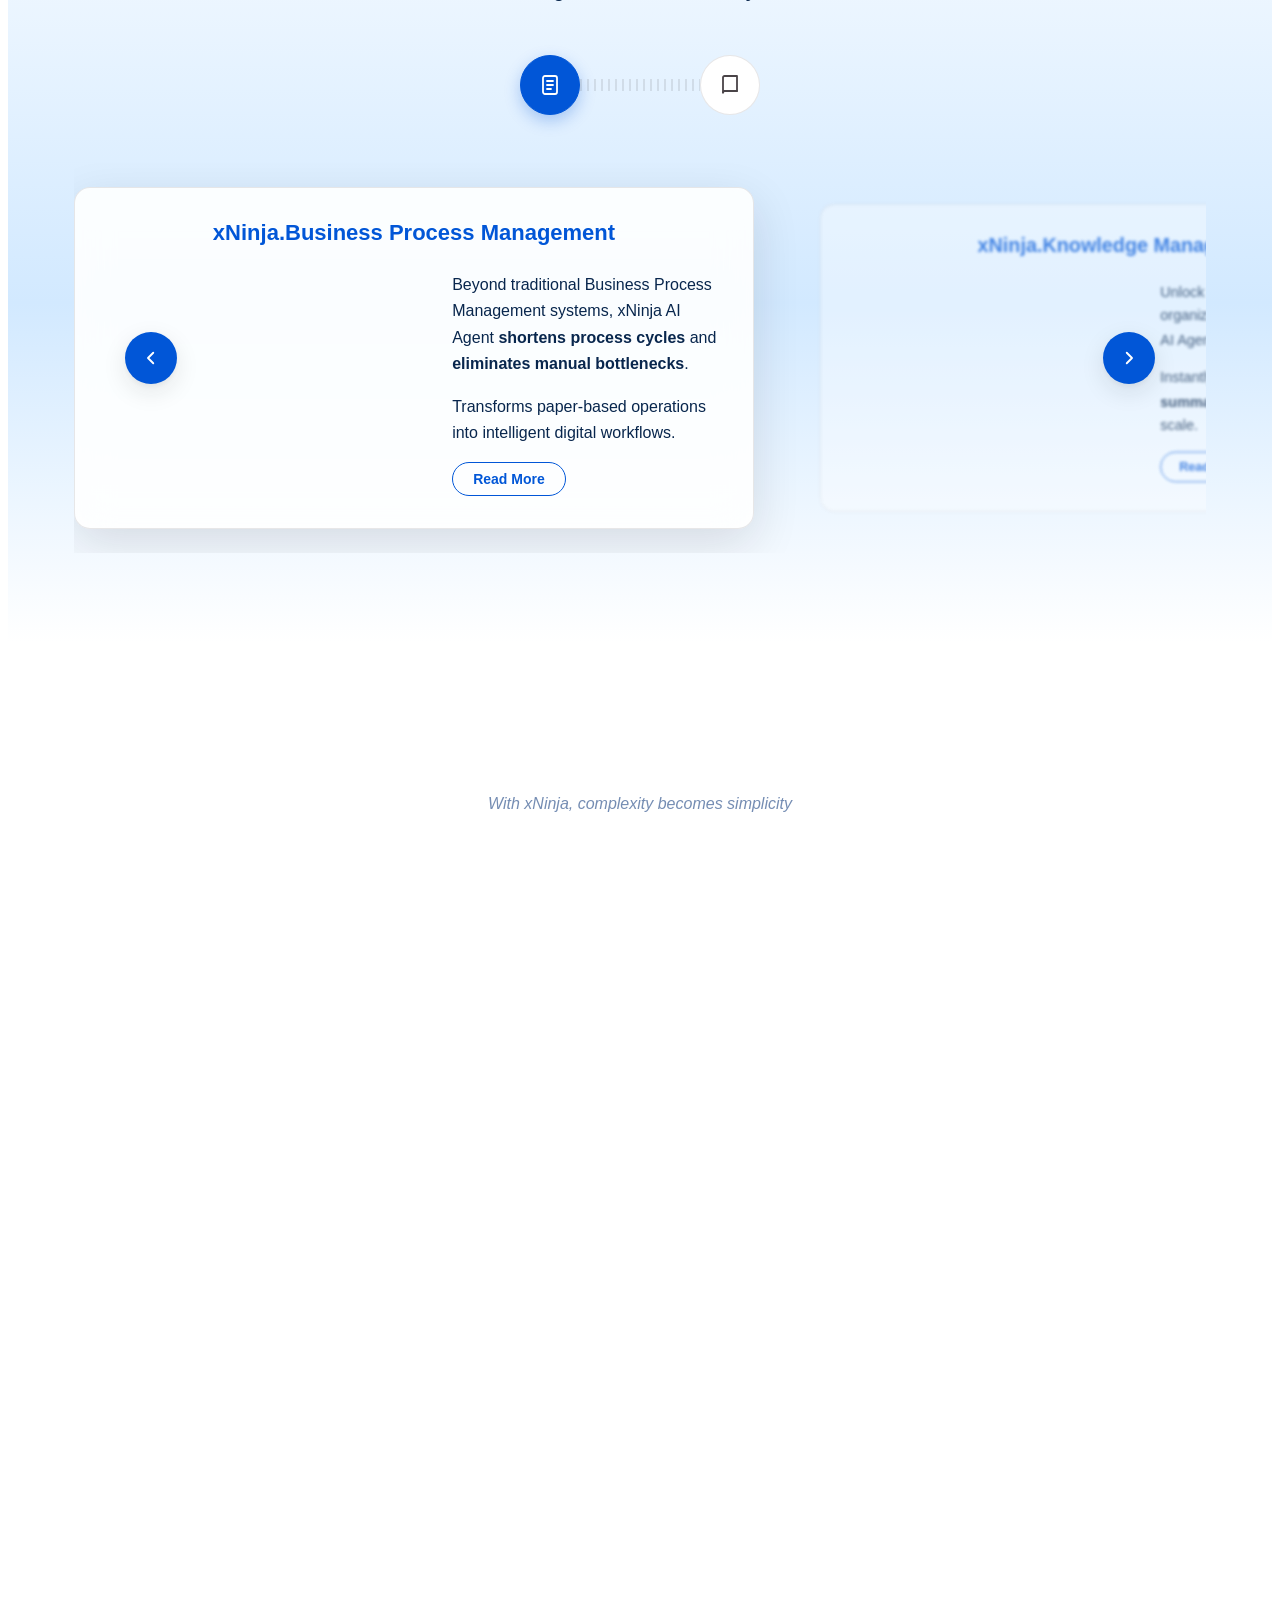
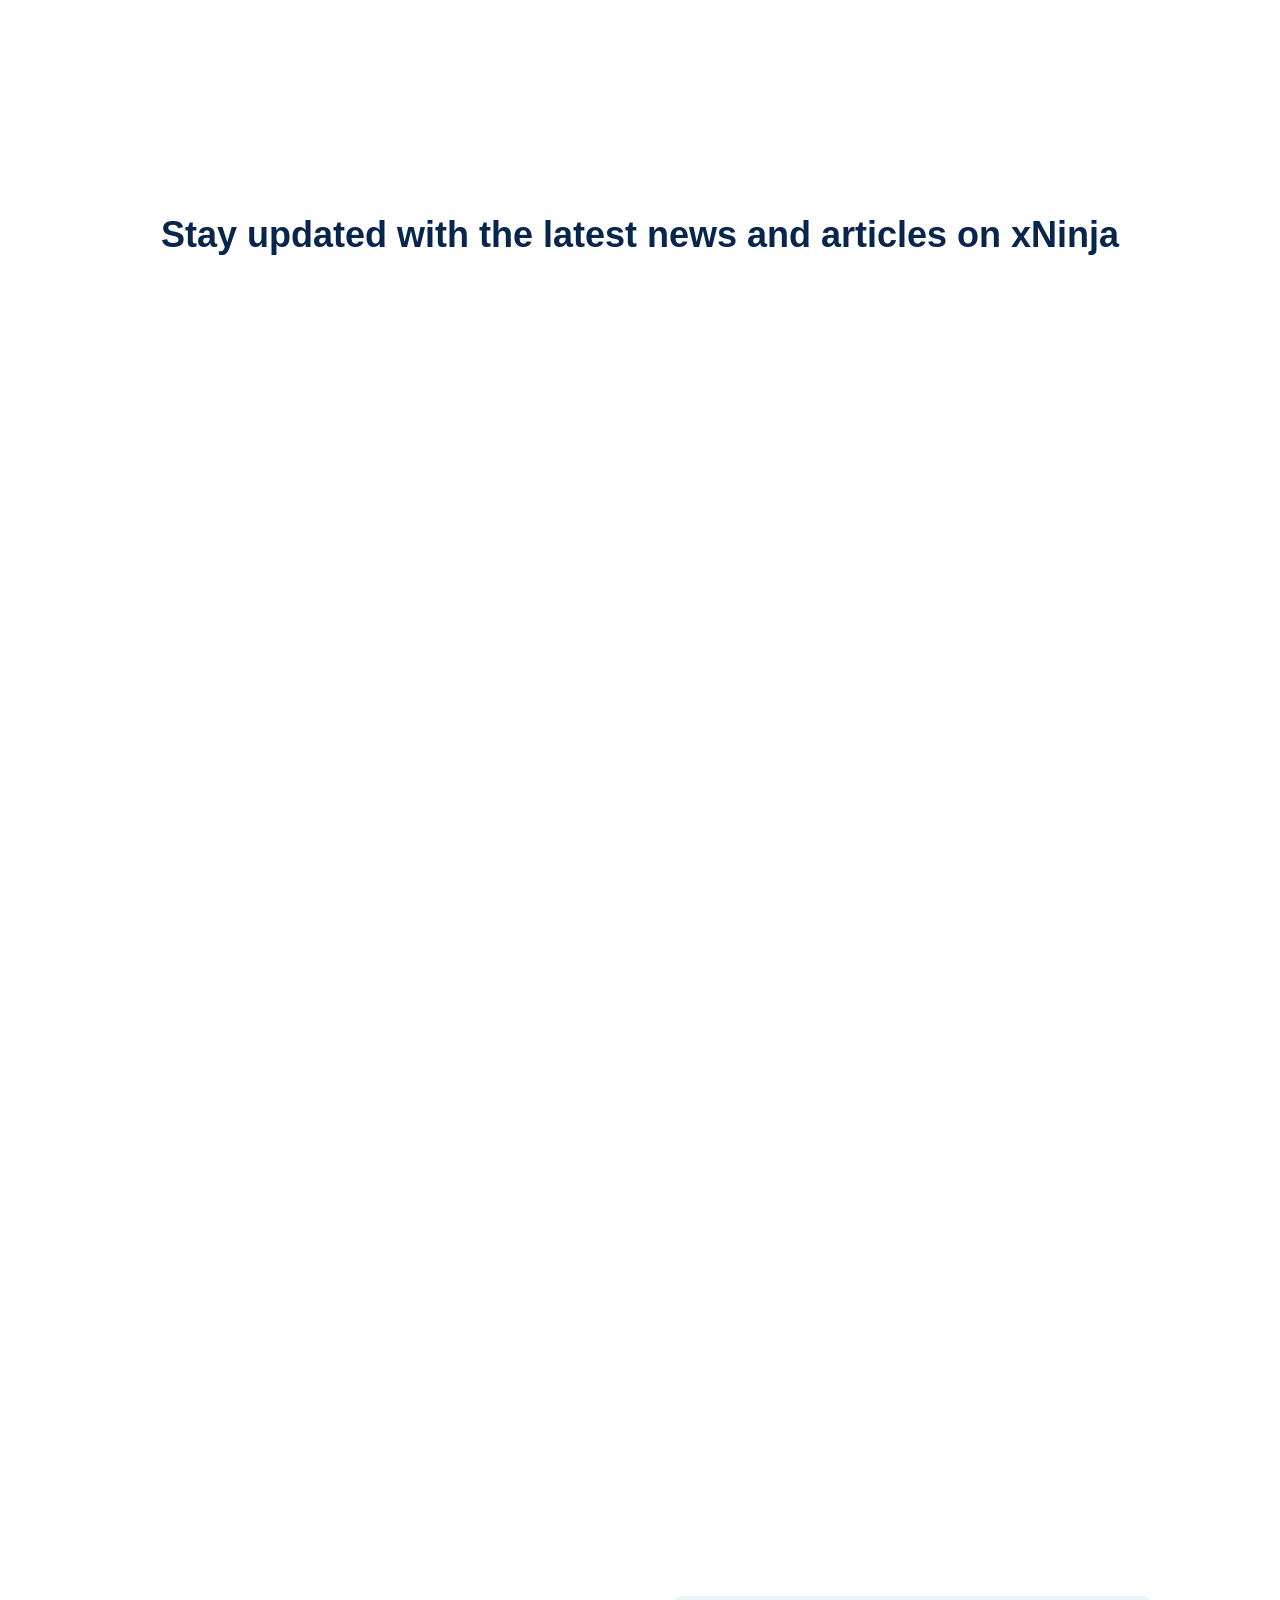
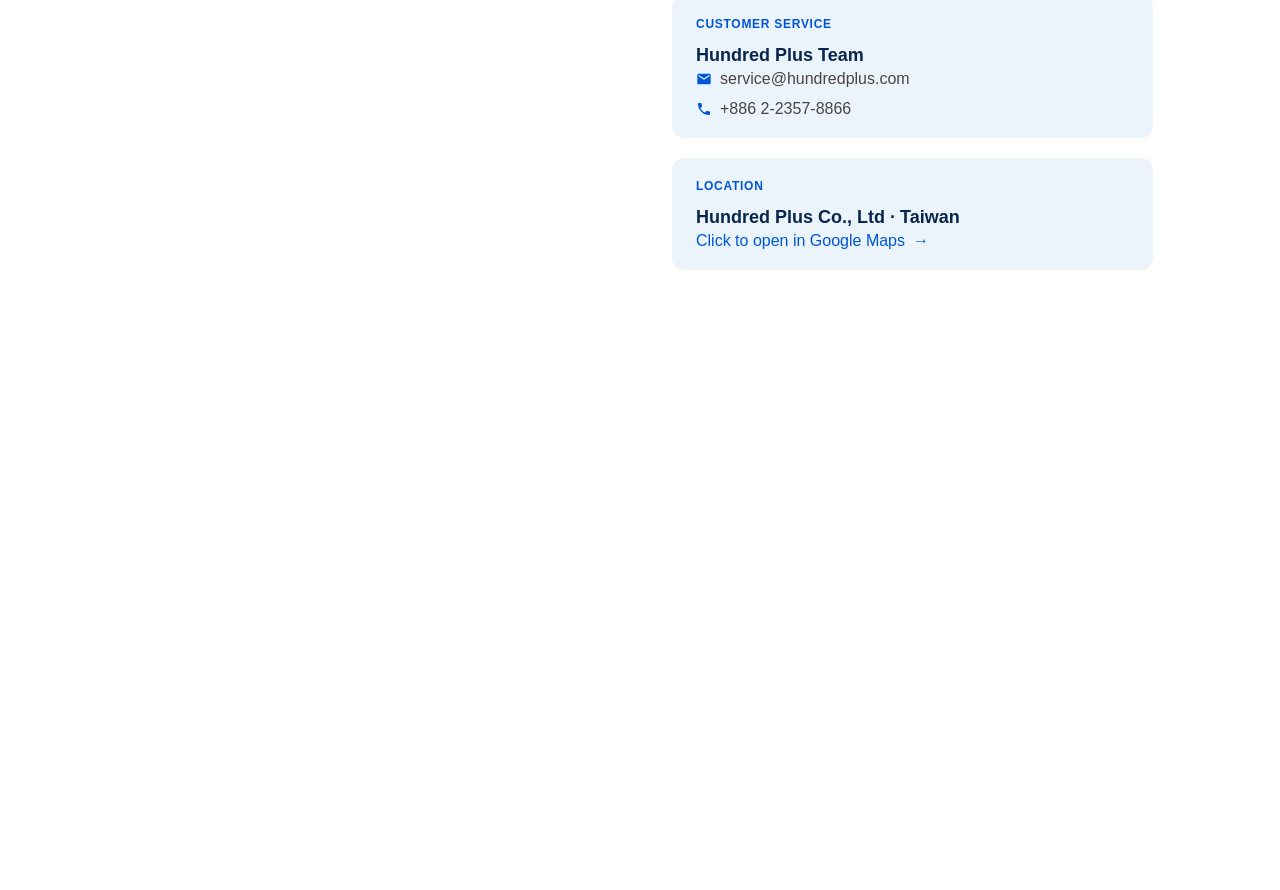
==== commit f98b4324: "nav test" ====
--- a/index.html
+++ b/index.html
@@ -423,7 +423,7 @@
 
               <div class="article-card__body">
                 <div class="article-card__image">
-                  <span>article's image</span>
+                  <img src="assets/images/approvalWorkflow-banner.png" />
                 </div>
 
                 <div class="article-card__meta-row">
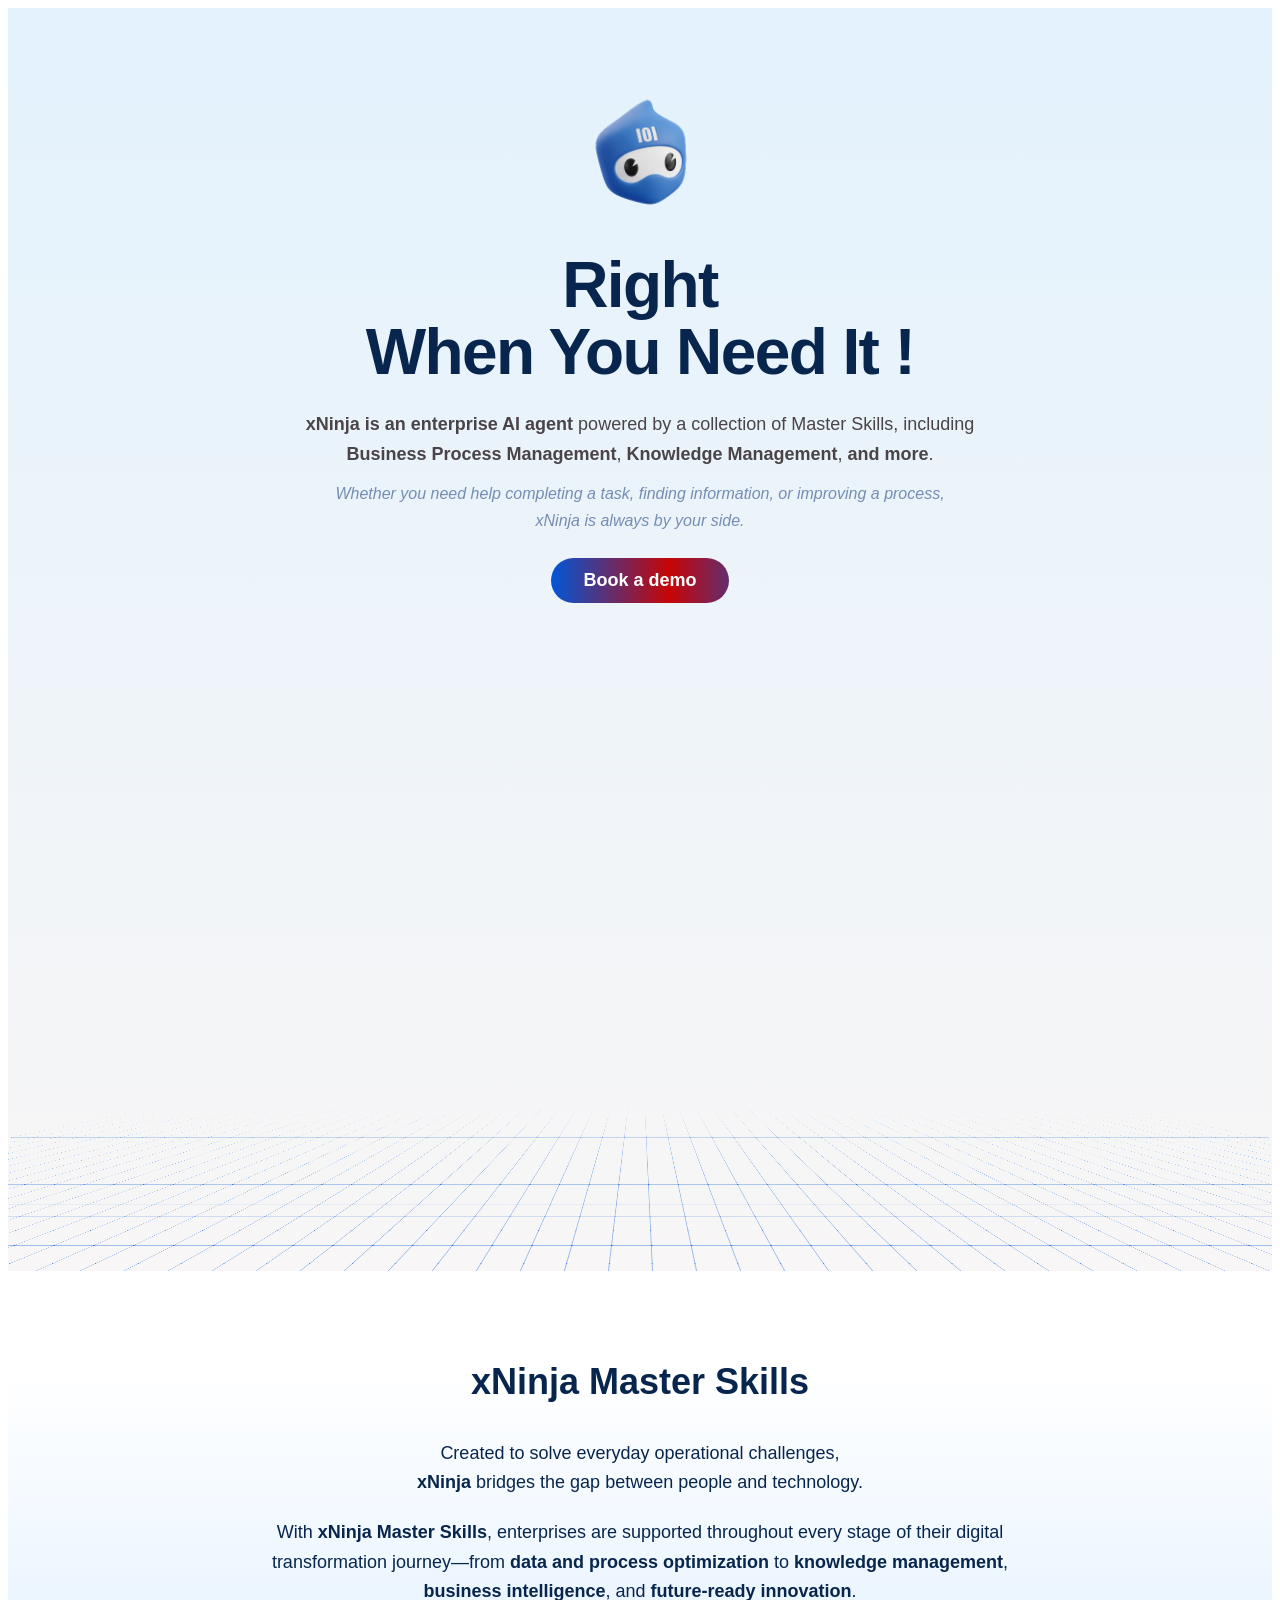
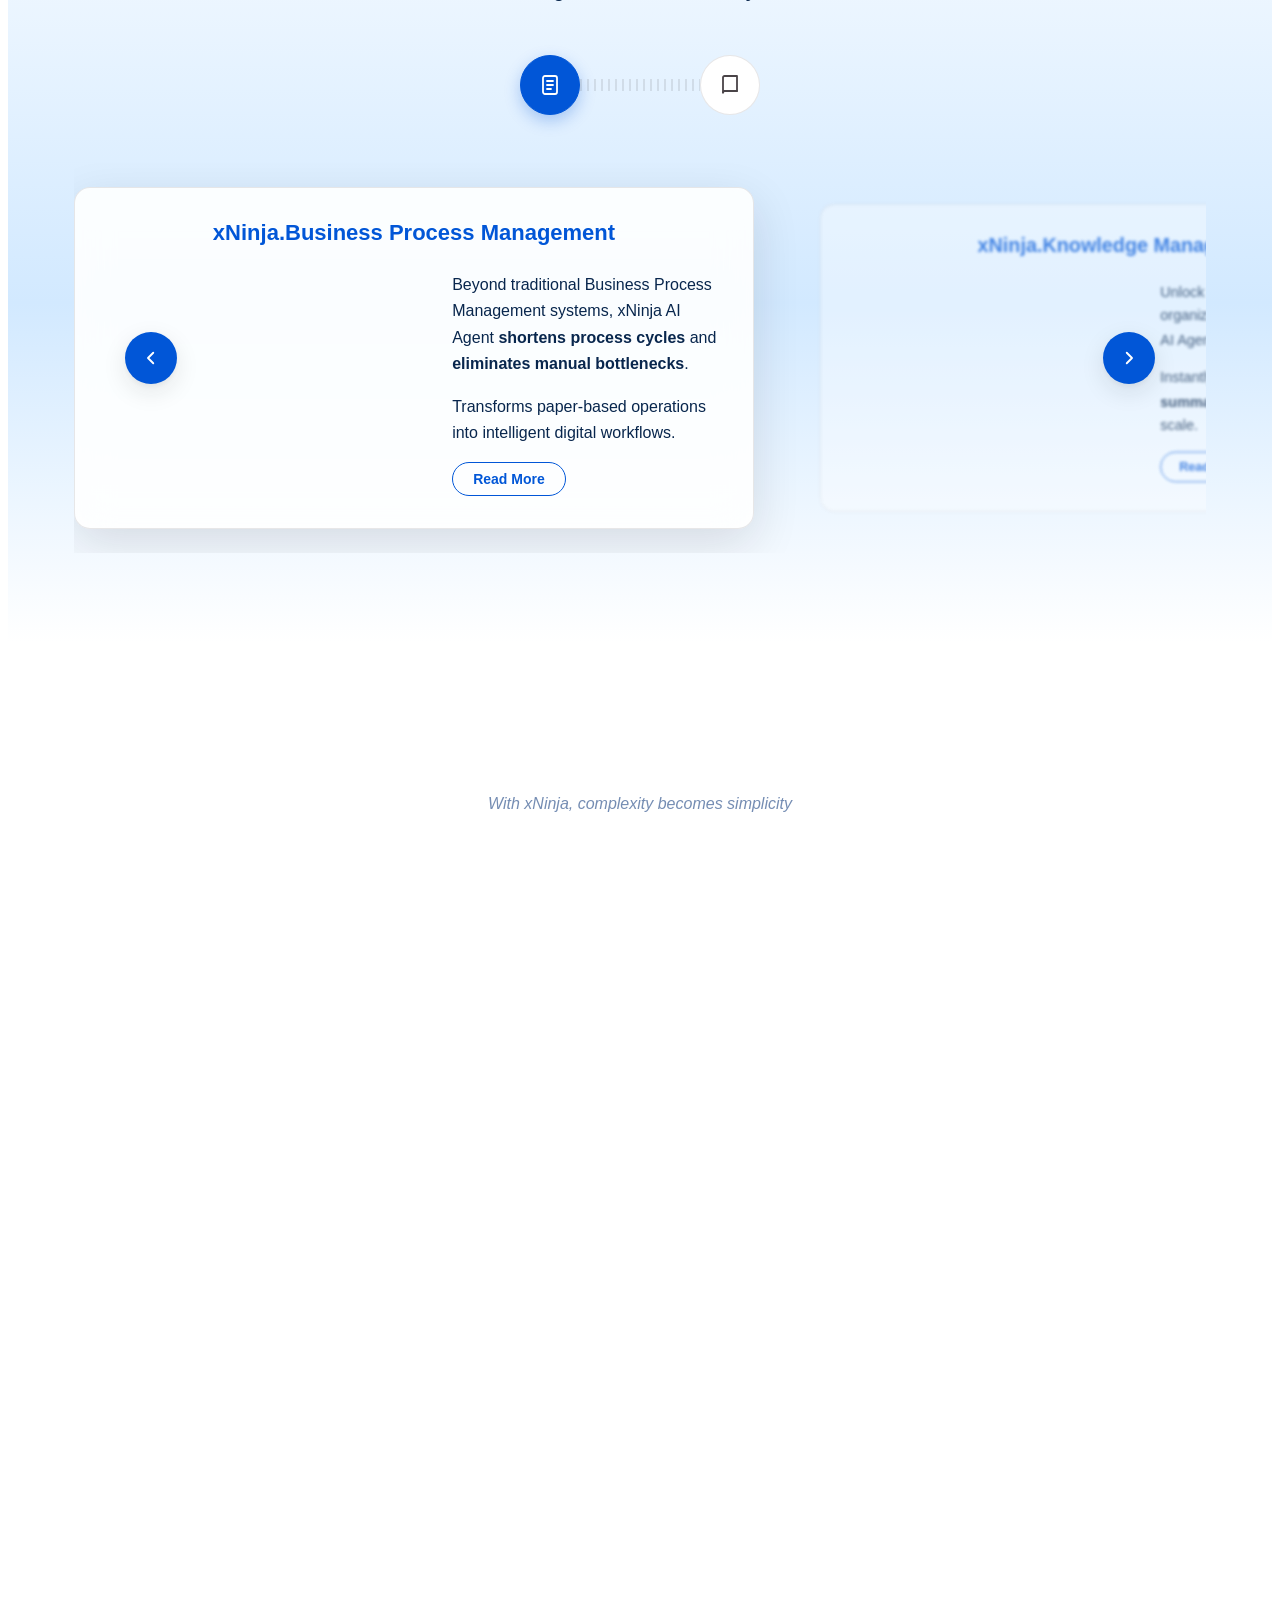
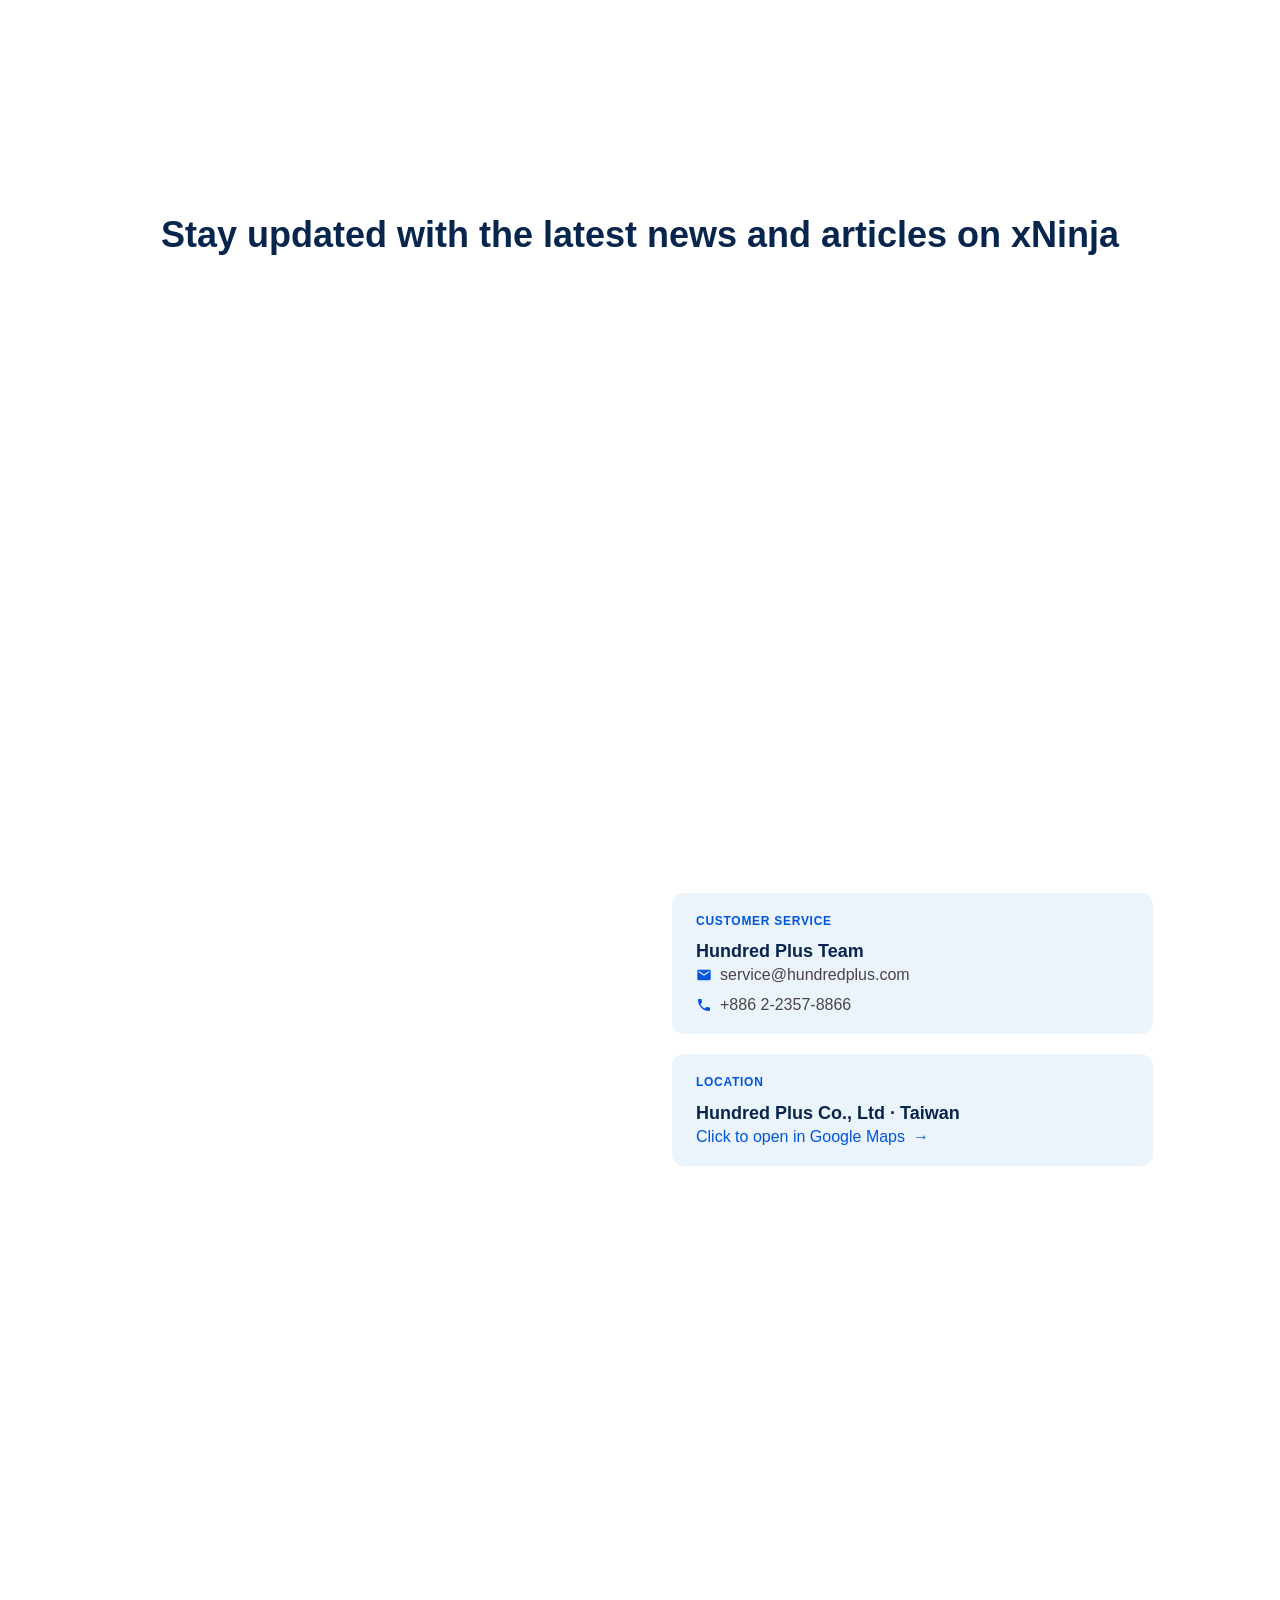
==== commit 1128cfa9: "test" ====
--- a/index.html
+++ b/index.html
@@ -418,7 +418,7 @@
         <div class="articles__grid">
           <!-- Article Card 1 -->
           <article class="article-card reveal reveal--up">
-            <a href="articles/0907_article.html" class="article-card__link">
+            <a href="0907_article.html" class="article-card__link">
               <span class="article-card__topbar" aria-hidden="true"></span>
 
               <div class="article-card__body">
--- a/css/articles.css
+++ b/css/articles.css
@@ -68,6 +68,15 @@
   font-weight: var(--weight-bold);
   font-size: var(--scale-base);
 }
+.article-card__image img {
+  width: 100%;
+  max-width: 400px;
+  height: auto;
+  margin-inline: auto;
+  border-radius: var(--radius-lg);
+  display: block;
+  object-fit: cover;
+}
 
 .article-card__meta-row {
   display: flex;
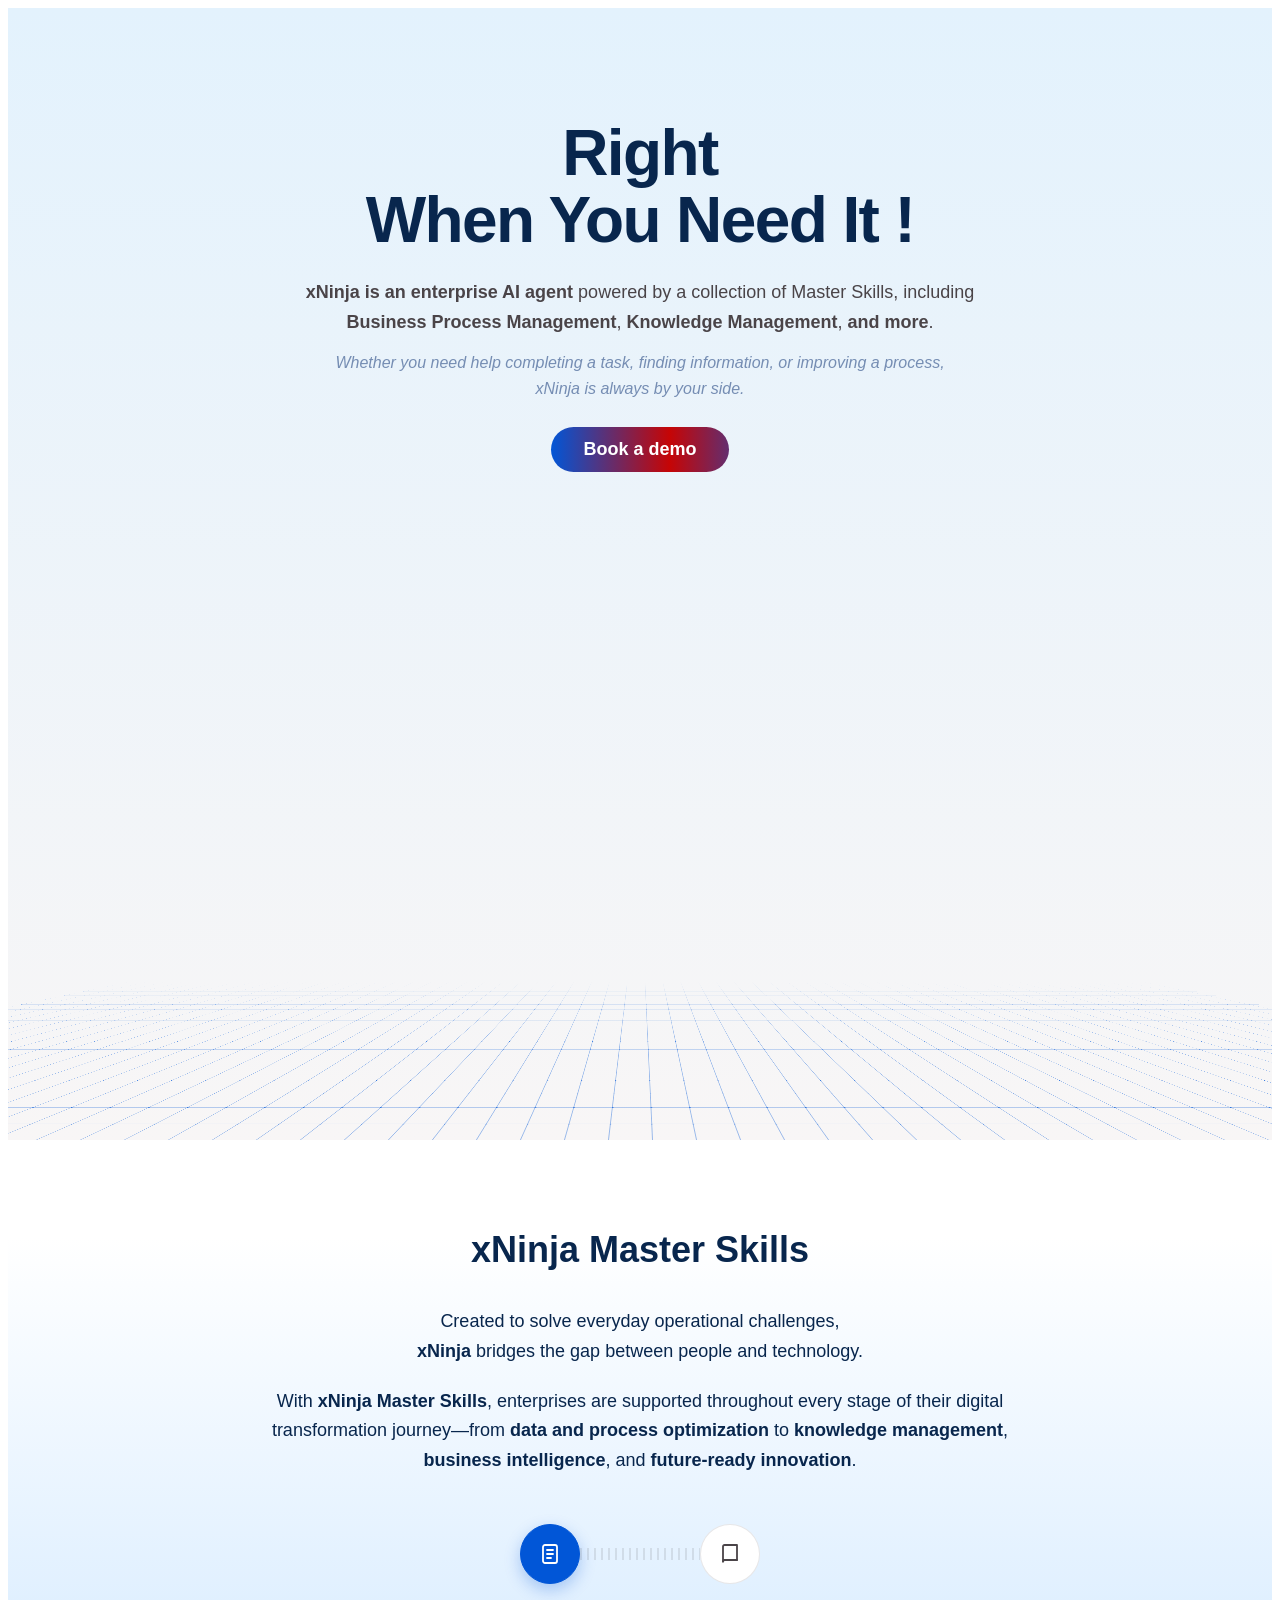
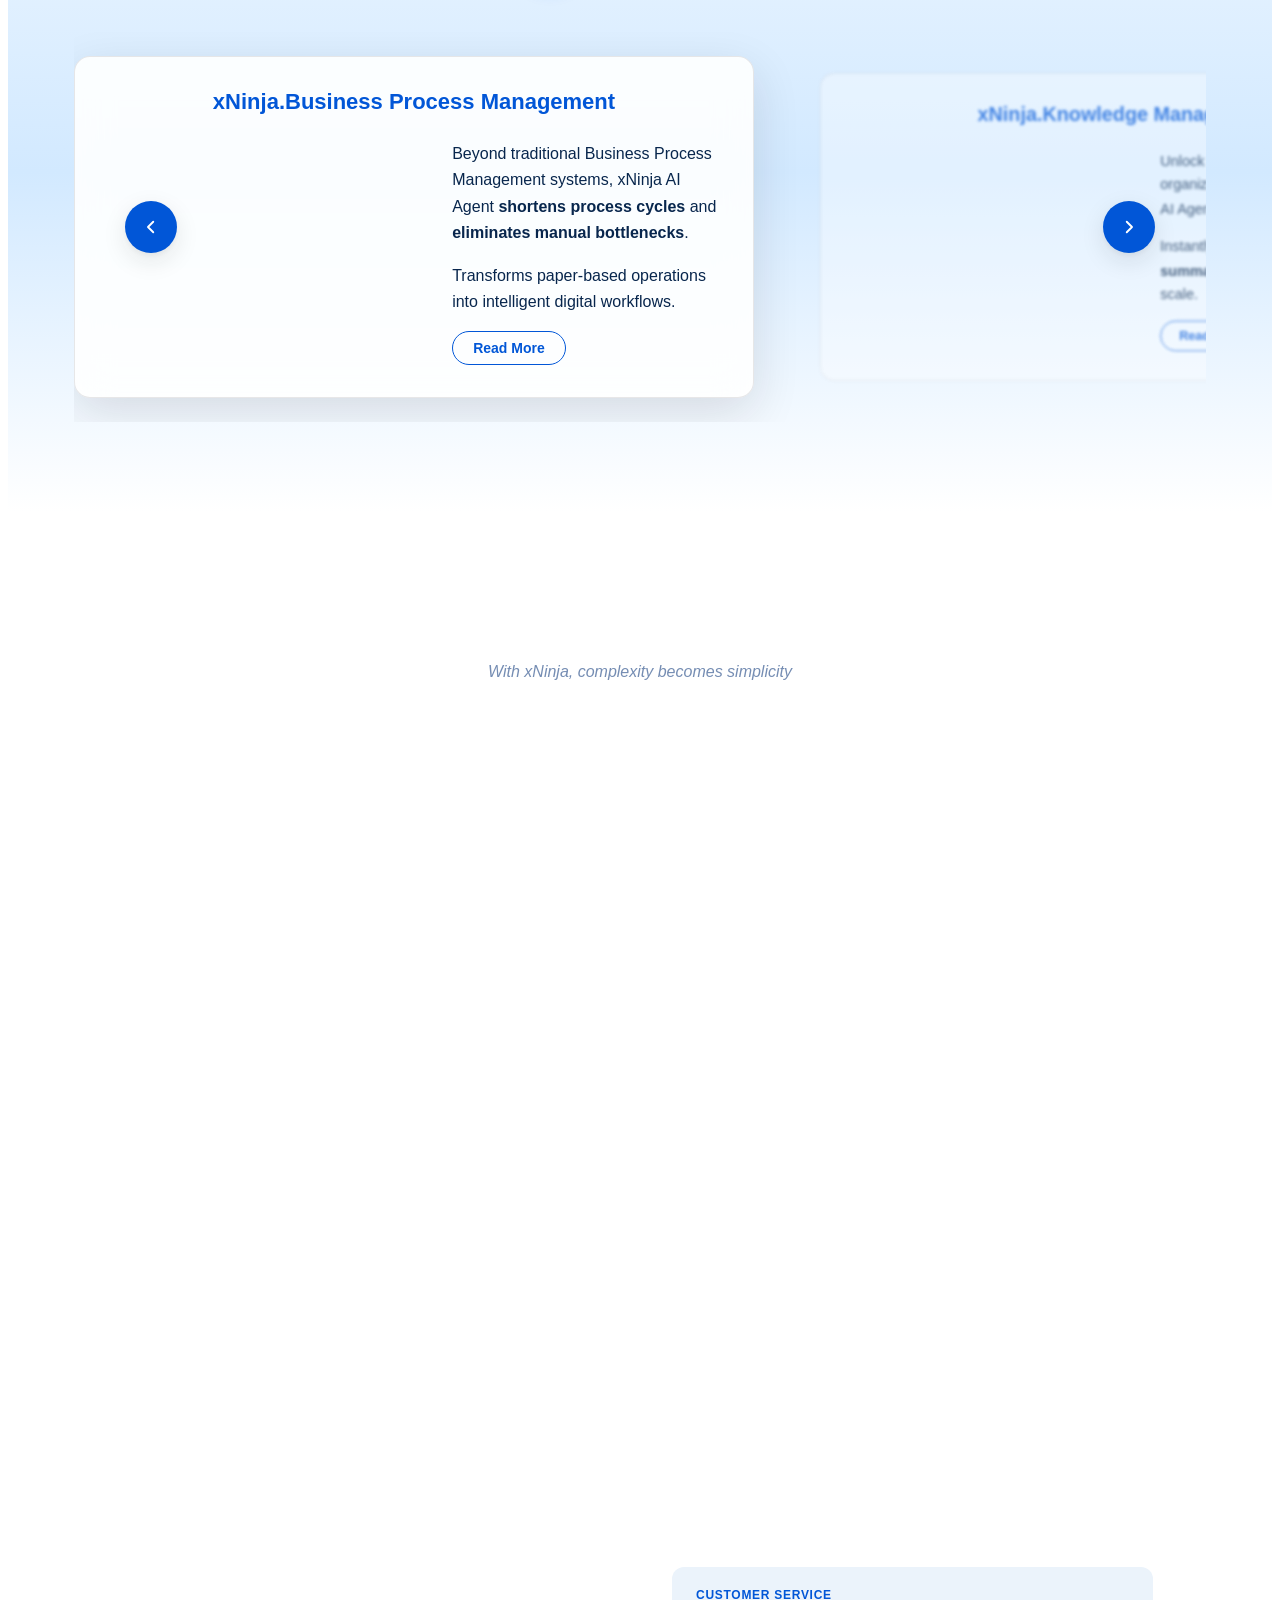
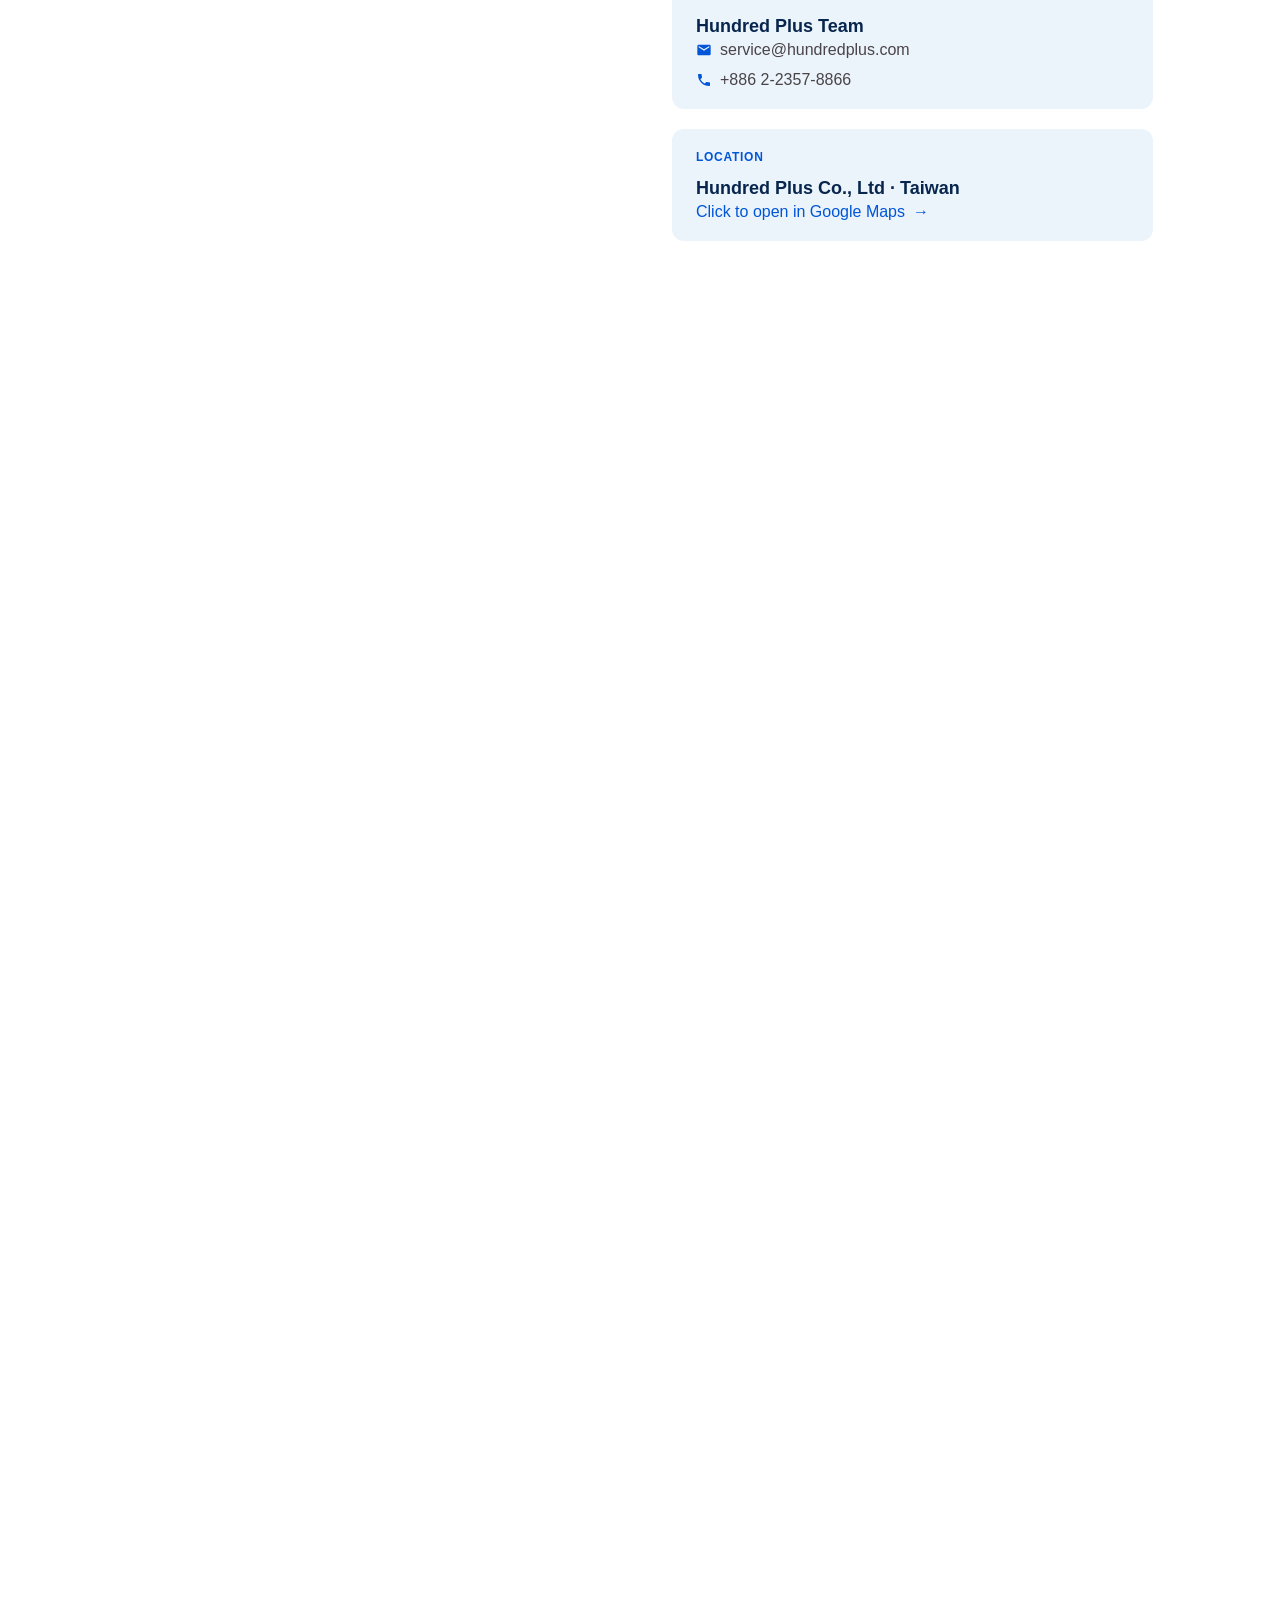
==== commit cc9717de: "test" ====
--- a/index.html
+++ b/index.html
@@ -409,82 +409,7 @@
       </div>
     </section>
 
-    <section class="articles">
-      <div class="articles__inner">
-        <h2 class="skills__title articles__title" data-i18n="articles.title">
-          Stay updated with the latest news and articles on xNinja
-        </h2>
-
-        <div class="articles__grid">
-          <!-- Article Card 1 -->
-          <article class="article-card reveal reveal--up">
-            <a href="0907_article.html" class="article-card__link">
-              <span class="article-card__topbar" aria-hidden="true"></span>
-
-              <div class="article-card__body">
-                <div class="article-card__image">
-                  <img src="assets/images/approvalWorkflow-banner.png" />
-                </div>
-
-                <div class="article-card__meta-row">
-                  <span class="article-card__badge">New</span>
-                  <span class="article-card__dot" aria-hidden="true"></span>
-                  <span class="article-card__date">Date of Publish</span>
-                </div>
-
-                <p class="article-card__excerpt text-body">
-                  Article's Meta Data
-                </p>
-              </div>
-            </a>
-          </article>
-
-          <!-- Article Card 2 -->
-          <article class="article-card reveal reveal--up">
-            <a href="/articles/article-2-slug" class="article-card__link">
-              <span class="article-card__topbar" aria-hidden="true"></span>
-              <div class="article-card__body">
-                <div class="article-card__image">
-                  <span>article's image</span>
-                </div>
-
-                <div class="article-card__meta-row">
-                  <span class="article-card__badge">New</span>
-                  <span class="article-card__dot" aria-hidden="true"></span>
-                  <span class="article-card__date">Date of Publish</span>
-                </div>
-
-                <p class="article-card__excerpt text-body">
-                  Article's Meta Data
-                </p>
-              </div>
-            </a>
-          </article>
-
-          <!-- Article Card 3 -->
-          <article class="article-card reveal reveal--up">
-            <a href="/articles/article-3-slug" class="article-card__link">
-              <span class="article-card__topbar" aria-hidden="true"></span>
-              <div class="article-card__body">
-                <div class="article-card__image">
-                  <span>article's image</span>
-                </div>
-
-                <div class="article-card__meta-row">
-                  <span class="article-card__badge">New</span>
-                  <span class="article-card__dot" aria-hidden="true"></span>
-                  <span class="article-card__date">Date of Publish</span>
-                </div>
-
-                <p class="article-card__excerpt text-body">
-                  Article's Meta Data
-                </p>
-              </div>
-            </a>
-          </article>
-        </div>
-      </div>
-    </section>
+    <div id="articles-placeholder"></div>
 
     <section class="cta">
       <div class="cta__panel">
@@ -567,5 +492,8 @@
     <script src="js/features.js"></script>
     <script src="js/homepage.js"></script>
     <script src="js/skill-video.js"></script>
+    <script src="js/articles-data.js"></script>
+    <script src="js/articles.js" defer></script>
+    <script src="js/reveal.js"></script>
   </body>
 </html>
--- a/css/footer.css
+++ b/css/footer.css
@@ -78,7 +78,7 @@
 .footer__heading {
   margin: 0 0 var(--space-4);
   font-family: var(--font-en), var(--font-tw), var(--font-th), sans-serif;
-  font-weight: var(--weight-medium);
+  font-weight: var(--weight-bold);
   font-size: var(--scale-sm);
   color: var(--color-ink);
 }
@@ -100,6 +100,7 @@
   color: var(--color-ink-secondary);
   text-decoration: none;
   transition: color var(--transition-base);
+  font-weight: var(--weight-medium);
 }
 .footer__links a:hover {
   color: var(--color-blue);
@@ -192,10 +193,6 @@
   }
 }
 .footer-subtitle {
-  font-size: var(--scale-sm);
+  font-size: var(--scale-xs);
   color: var(--color-blue-active);
 }
-.footer-address {
-  font-size: var(--scale-sm);
-  color: var(--color-ink);
-}
--- a/css/articles.css
+++ b/css/articles.css
@@ -60,13 +60,16 @@
 .article-card__image {
   display: grid;
   place-items: center;
+  width: 100%;
+  max-width: 400px;
+  margin-inline: auto;
   aspect-ratio: 16 / 10;
   border-radius: var(--radius-md);
-  background: var(--color-surface-sunken);
   color: var(--color-ink);
   font-family: var(--font-en);
   font-weight: var(--weight-bold);
   font-size: var(--scale-base);
+  overflow: hidden;
 }
 .article-card__image img {
   width: 100%;
